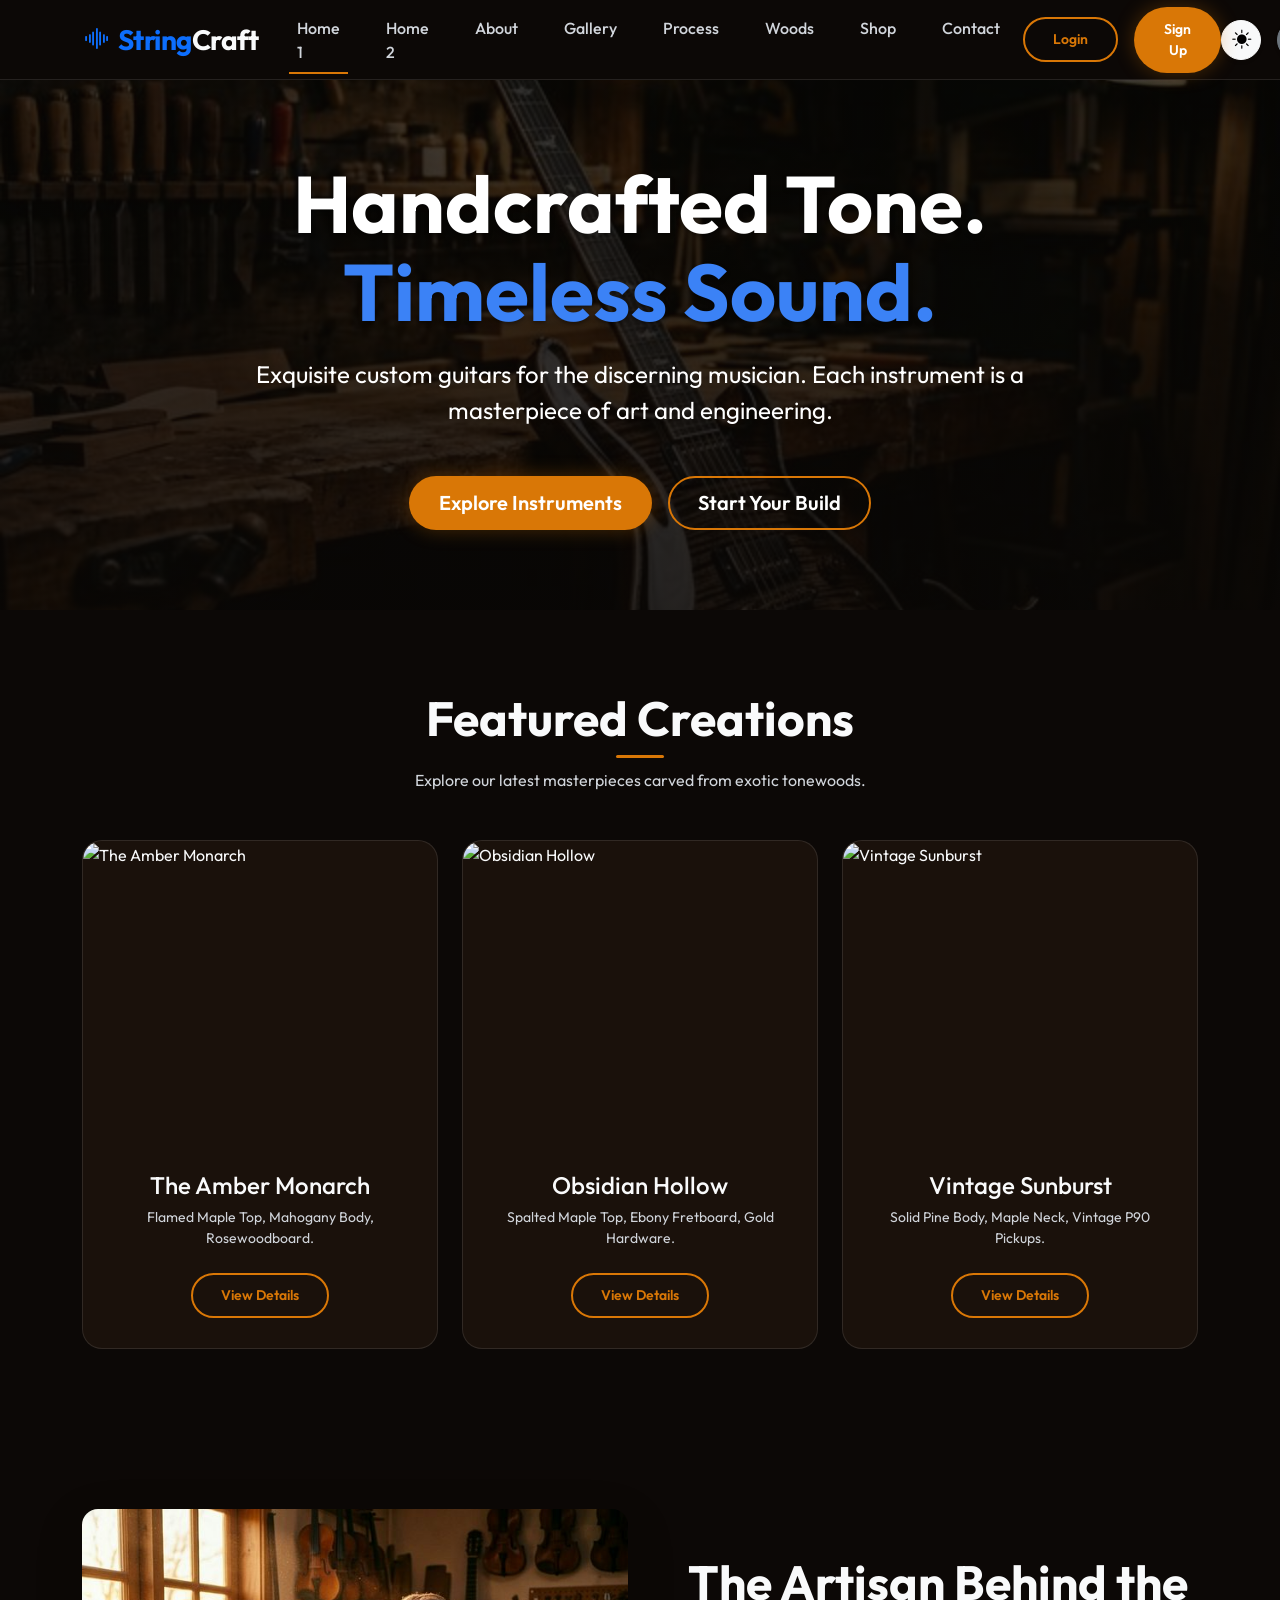
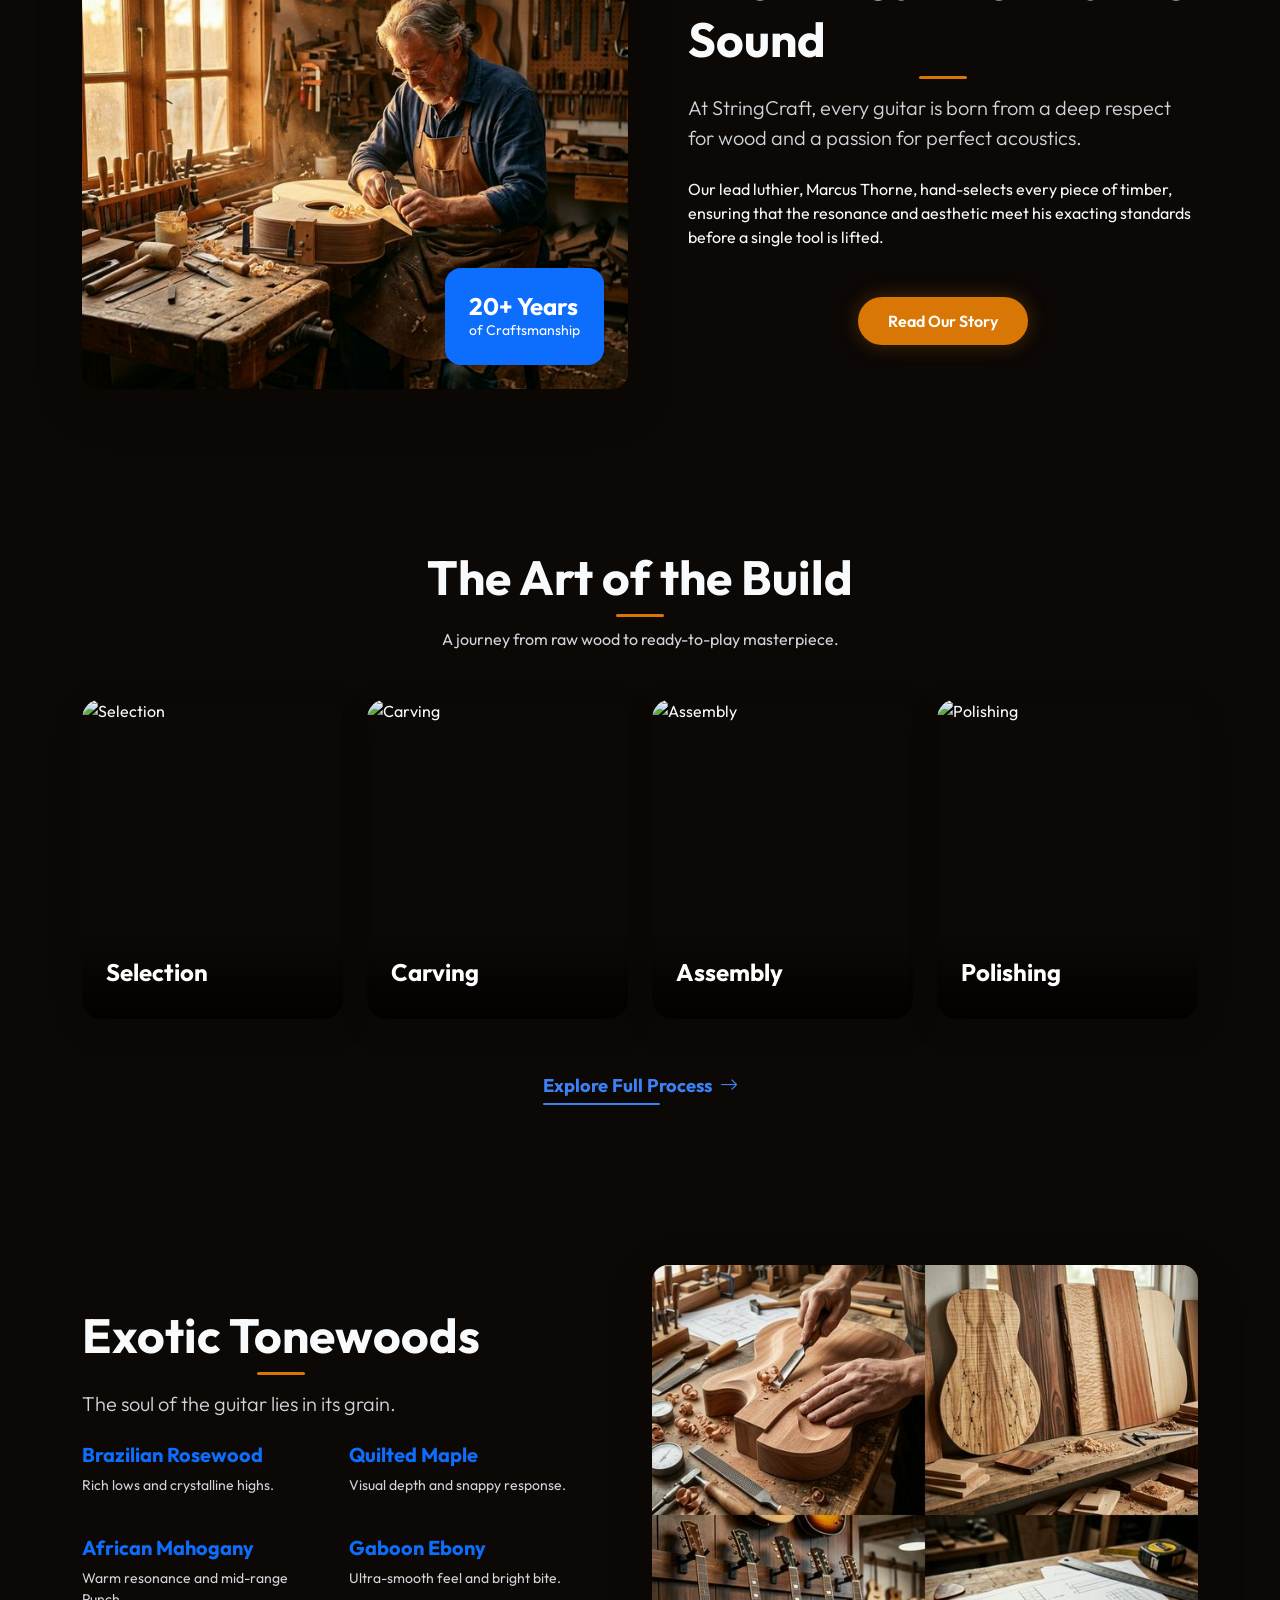
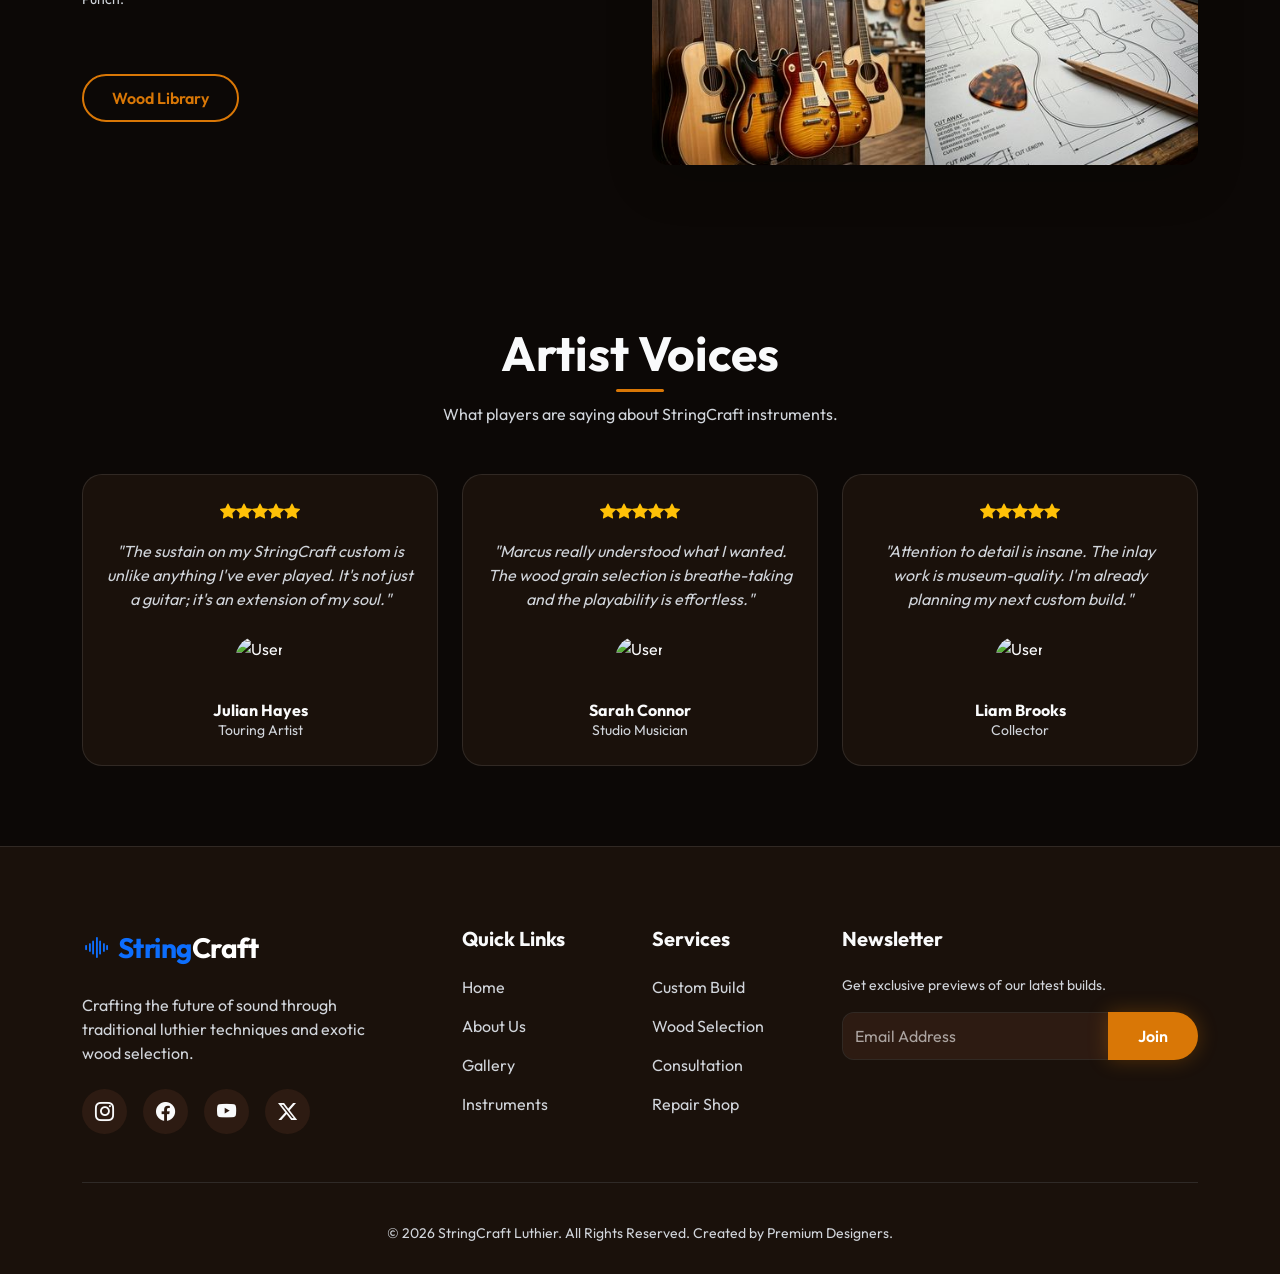
==== index.html @ 2e392fff "favicon" ====
<!DOCTYPE html>
<html lang="en" data-theme="dark">

<head>
    <meta charset="UTF-8">
    <meta name="viewport" content="width=device-width, initial-scale=1.0">
    <title>StringCraft Luthier | Handcrafted Tone. Timeless Sound.</title>
    <!-- Favicon -->
    <link rel="icon" type="image/png" href="images/favicon.png">
    <!-- Bootstrap 5 CSS -->
    <link href="https://cdn.jsdelivr.net/npm/bootstrap@5.3.0/dist/css/bootstrap.min.css" rel="stylesheet">
    <!-- Bootstrap Icons -->
    <link rel="stylesheet" href="https://cdn.jsdelivr.net/npm/bootstrap-icons@1.11.1/font/bootstrap-icons.css">
    <!-- Custom CSS -->
    <link rel="stylesheet" href="css/style.css">
</head>

<body>

    <!-- Header / Navbar -->
    <header>
        <nav class="navbar navbar-expand-lg fixed-top">
            <div class="container">
                <a class="navbar-brand brand-font fs-3 text-glow" href="index.html">
                    <i class="bi bi-soundwave text-primary me-2"></i><span class="text-primary">String</span><span
                        class="brand-suffix">Craft</span>
                </a>
                <div class="d-flex align-items-center gap-2 gap-md-3 ms-auto order-lg-last">
                    <button id="theme-toggle" class="btn btn-light rounded-circle shadow-sm" aria-label="Toggle Theme">
                        <i class="bi bi-sun-fill"></i>
                    </button>
                    <button id="rtl-toggle" class="btn btn-secondary rounded-circle shadow-sm" aria-label="Toggle RTL">
                        <i class="bi bi-translate"></i>
                    </button>
                    <button class="navbar-toggler border-0" type="button" data-bs-toggle="collapse"
                        data-bs-target="#navbarNav">
                        <i class="bi bi-list fs-1"></i>
                    </button>
                </div>

                <div class="collapse navbar-collapse" id="navbarNav">
                    <ul class="navbar-nav mx-auto">
                        <li class="nav-item"><a class="nav-link active" href="index.html">Home 1</a></li>
                        <li class="nav-item"><a class="nav-link" href="home2.html">Home 2</a></li>
                        <li class="nav-item"><a class="nav-link" href="about.html">About</a></li>
                        <li class="nav-item"><a class="nav-link" href="gallery.html">Gallery</a></li>
                        <li class="nav-item"><a class="nav-link" href="process.html">Process</a></li>
                        <li class="nav-item"><a class="nav-link" href="woods.html">Woods</a></li>
                        <li class="nav-item"><a class="nav-link" href="shop.html">Shop</a></li>
                        <li class="nav-item"><a class="nav-link" href="contact.html">Contact</a></li>
                    </ul>
                    <div class="d-flex align-items-center gap-3">
                        <a href="login.html" class="btn btn-outline-premium btn-sm">Login</a>
                        <a href="signup.html" class="btn btn-premium btn-sm">Sign Up</a>
                    </div>
                </div>
            </div>
        </nav>
    </header>

    <!-- Hero Section -->
    <section class="hero-section">
        <img src="images/hero-home1.png" alt="Custom Guitar Workshop" class="hero-bg">
        <div class="hero-overlay"></div>
        <div class="container hero-content text-center">
            <h1 class="hero-title">Handcrafted Tone.<br><span class="text-primary">Timeless Sound.</span></h1>
            <p class="hero-subtitle mb-5">Exquisite custom guitars for the discerning musician. Each instrument is a
                masterpiece of art and engineering.</p>
            <div class="hero-btns d-flex flex-wrap justify-content-center gap-3">
                <a href="shop.html" class="btn btn-premium btn-lg">Explore Instruments</a>
                <a href="contact.html" class="btn btn-outline-premium btn-lg">Start Your Build</a>
            </div>
        </div>
    </section>

    <!-- Featured Guitars -->
    <section class="section-padding bg-darker">
        <div class="container">
            <div class="text-center mb-5 reveal-left">
                <h2 class="section-title">Featured Creations</h2>
                <p class="text-secondary">Explore our latest masterpieces carved from exotic tonewoods.</p>
            </div>
            <div class="row g-4 justify-content-center">
                <div class="col-lg-4 col-md-6 reveal-left">
                    <div class="card-premium">
                        <div class="card-img-wrapper">
                            <img src="https://images.unsplash.com/photo-1550291652-6ea9114a47b1?q=80&w=800&auto=format&fit=crop"
                                alt="The Amber Monarch">
                        </div>
                        <div class="card-content text-center">
                            <h3 class="h4 mb-2">The Amber Monarch</h3>
                            <p class="text-secondary small mb-4">Flamed Maple Top, Mahogany Body, Rosewoodboard.</p>
                            <a href="product-details.html?id=monarch-amber" class="btn btn-outline-premium btn-sm">View Details</a>
                        </div>
                    </div>
                </div>
                <div class="col-lg-4 col-md-6 reveal-left" style="transition-delay: 0.2s;">
                    <div class="card-premium">
                        <div class="card-img-wrapper">
                            <img src="https://images.unsplash.com/photo-1516924962500-2b4b3b99ea02?q=80&w=800&auto=format&fit=crop"
                                alt="Obsidian Hollow">
                        </div>
                        <div class="card-content text-center">
                            <h3 class="h4 mb-2">Obsidian Hollow</h3>
                            <p class="text-secondary small mb-4">Spalted Maple Top, Ebony Fretboard, Gold Hardware.</p>
                            <a href="product-details.html?id=obsidian-hollow" class="btn btn-outline-premium btn-sm">View Details</a>
                        </div>
                    </div>
                </div>
                <div class="col-lg-4 col-md-6 reveal-left" style="transition-delay: 0.4s;">
                    <div class="card-premium">
                        <div class="card-img-wrapper">
                            <img src="https://images.pexels.com/photos/625788/pexels-photo-625788.jpeg"
                                alt="Vintage Sunburst">
                        </div>
                        <div class="card-content text-center">
                            <h3 class="h4 mb-2">Vintage Sunburst</h3>
                            <p class="text-secondary small mb-4">Solid Pine Body, Maple Neck, Vintage P90 Pickups.</p>
                            <a href="product-details.html?id=vintage-sunburst" class="btn btn-outline-premium btn-sm">View Details</a>
                        </div>
                    </div>
                </div>
            </div>
        </div>
    </section>

    <!-- About the Luthier Preview -->
    <section class="section-padding overflow-hidden">
        <div class="container">
            <div class="row align-items-center">
                <div class="col-lg-6 mb-5 mb-lg-0 reveal-left">
                    <div class="position-relative">
                        <img src="images/hero-about.png" alt="Luthier at Work"
                            class="img-fluid rounded-4 shadow-lg img-content-match">
                        <div class="position-absolute bottom-0 end-0 bg-primary p-4 rounded-4 m-4 d-none d-md-block">
                            <h4 class="text-white mb-0">20+ Years</h4>
                            <p class="text-white small mb-0">of Craftsmanship</p>
                        </div>
                    </div>
                </div>
                <div class="col-lg-6 ps-lg-5 reveal-left" style="transition-delay: 0.3s;">
                    <h2 class="section-title mb-4">The Artisan Behind the Sound</h2>
                    <p class="lead text-secondary mb-4">At StringCraft, every guitar is born from a deep respect for
                        wood and a passion for perfect acoustics.</p>
                    <p class="mb-5">Our lead luthier, Marcus Thorne, hand-selects every piece of timber, ensuring that
                        the resonance and aesthetic meet his exacting standards before a single tool is lifted.</p>
                    <div class="text-center">
                        <a href="about.html" class="btn btn-premium">Read Our Story</a>
                    </div>
                </div>
            </div>
        </div>
    </section>

    <!-- Build Process Preview -->
    <section class="section-padding bg-darker">
        <div class="container">
            <div class="text-center mb-5 reveal-left">
                <h2 class="section-title">The Art of the Build</h2>
                <p class="text-secondary">A journey from raw wood to ready-to-play masterpiece.</p>
            </div>
            <div class="row g-4 reveal-left">
                <div class="col-md-3">
                    <div class="process-step-item">
                        <img src="https://images.pexels.com/photos/2515268/pexels-photo-2515268.jpeg"
                            class="w-100 h-100 object-fit-cover transition-smooth" alt="Selection">
                        <div class="position-absolute bottom-0 start-0 w-100 p-4 bg-gradient-dark">
                            <h4 class="text-white">Selection</h4>
                        </div>
                    </div>
                </div>
                <div class="col-md-3">
                    <div class="process-step-item">
                        <img src="https://images.pexels.com/photos/4854799/pexels-photo-4854799.jpeg"
                            class="w-100 h-100 object-fit-cover transition-smooth" alt="Carving">
                        <div class="position-absolute bottom-0 start-0 w-100 p-4 bg-gradient-dark">
                            <h4 class="text-white">Carving</h4>
                        </div>
                    </div>
                </div>
                <div class="col-md-3">
                    <div class="process-step-item">
                        <img src="https://images.unsplash.com/photo-1510915361894-db8b60106cb1?q=80&w=600&auto=format&fit=crop"
                            class="w-100 h-100 object-fit-cover transition-smooth" alt="Assembly">
                        <div class="position-absolute bottom-0 start-0 w-100 p-4 bg-gradient-dark">
                            <h4 class="text-white">Assembly</h4>
                        </div>
                    </div>
                </div>
                <div class="col-md-3">
                    <div class="process-step-item">
                        <img src="https://images.pexels.com/photos/6493680/pexels-photo-6493680.jpeg"
                            class="w-100 h-100 object-fit-cover transition-smooth" alt="Polishing">
                        <div class="position-absolute bottom-0 start-0 w-100 p-4 bg-gradient-dark">
                            <h4 class="text-white">Polishing</h4>
                        </div>
                    </div>
                </div>
            </div>
            <div class="text-center mt-5">
                <a href="process.html" class="cta-link-highlighted">Explore Full Process <i class="bi bi-arrow-right ms-2"></i></a>
            </div>
        </div>
    </section>

    <!-- Wood Selection Highlight -->
    <section class="section-padding">
        <div class="container">
            <div class="row align-items-center flex-row-reverse">
                <div class="col-lg-6 mb-5 mb-lg-0 reveal-left">
                    <img src="images/hero-multi.png" alt="Tonewood Selection" class="img-fluid rounded-4 shadow-lg"
                        style="object-position: left; object-fit: cover; height: 500px; width: 100%;">
                </div>
                <div class="col-lg-6 pe-lg-5 reveal-left text-center text-lg-start">
                    <h2 class="section-title mb-4">Exotic Tonewoods</h2>
                    <p class="lead text-secondary mb-4">The soul of the guitar lies in its grain.</p>
                    <div class="row g-4 mb-5 justify-content-center">
                        <div class="col-6">
                            <h5 class="text-primary">Brazilian Rosewood</h5>
                            <p class="small text-secondary">Rich lows and crystalline highs.</p>
                        </div>
                        <div class="col-6">
                            <h5 class="text-primary">Quilted Maple</h5>
                            <p class="small text-secondary">Visual depth and snappy response.</p>
                        </div>
                        <div class="col-6">
                            <h5 class="text-primary">African Mahogany</h5>
                            <p class="small text-secondary">Warm resonance and mid-range Punch.</p>
                        </div>
                        <div class="col-6">
                            <h5 class="text-primary">Gaboon Ebony</h5>
                            <p class="small text-secondary">Ultra-smooth feel and bright bite.</p>
                        </div>
                    </div>
                    <div class="d-flex justify-content-center justify-content-lg-start">
                        <a href="woods.html" class="btn btn-outline-premium">Wood Library</a>
                    </div>
                </div>
            </div>
        </div>
    </section>

    <!-- Testimonials -->
    <section class="section-padding bg-darker overflow-hidden">
        <div class="container">
            <div class="text-center mb-5 reveal-left">
                <h2 class="section-title">Artist Voices</h2>
                <p class="text-secondary">What players are saying about StringCraft instruments.</p>
            </div>
            <div class="row g-4">
                <div class="col-md-4 reveal-left">
                    <div class="card-premium p-4 text-center d-flex flex-column h-100">
                        <div class="d-flex justify-content-center mb-3 text-warning">
                            <i class="bi bi-star-fill"></i><i class="bi bi-star-fill"></i><i
                                class="bi bi-star-fill"></i><i class="bi bi-star-fill"></i><i
                                class="bi bi-star-fill"></i>
                        </div>
                        <p class="fst-italic text-secondary mb-4">"The sustain on my StringCraft custom is unlike
                            anything I've ever played. It's not just a guitar; it's an extension of my soul."</p>
                        <div class="d-flex flex-column align-items-center mt-auto">
                            <div class="rounded-circle overflow-hidden mb-3" style="width: 50px; height: 50px;">
                                <img src="https://images.unsplash.com/photo-1506794778202-cad84cf45f1d?q=80&w=100&auto=format&fit=crop"
                                    class="w-100 h-100 object-fit-cover" alt="User">
                            </div>
                            <div>
                                <h6 class="mb-0">Julian Hayes</h6>
                                <p class="small text-secondary mb-0">Touring Artist</p>
                            </div>
                        </div>
                    </div>
                </div>
                <div class="col-md-4 reveal-left" style="transition-delay: 0.2s;">
                    <div class="card-premium p-4 text-center d-flex flex-column h-100">
                        <div class="d-flex justify-content-center mb-3 text-warning">
                            <i class="bi bi-star-fill"></i><i class="bi bi-star-fill"></i><i
                                class="bi bi-star-fill"></i><i class="bi bi-star-fill"></i><i
                                class="bi bi-star-fill"></i>
                        </div>
                        <p class="fst-italic text-secondary mb-4">"Marcus really understood what I wanted. The wood
                            grain selection is breathe-taking and the playability is effortless."</p>
                        <div class="d-flex flex-column align-items-center mt-auto">
                            <div class="rounded-circle overflow-hidden mb-3" style="width: 50px; height: 50px;">
                                <img src="https://images.unsplash.com/photo-1507003211169-0a1dd7228f2d?q=80&w=100&auto=format&fit=crop"
                                    class="w-100 h-100 object-fit-cover" alt="User">
                            </div>
                            <div>
                                <h6 class="mb-0">Sarah Connor</h6>
                                <p class="small text-secondary mb-0">Studio Musician</p>
                            </div>
                        </div>
                    </div>
                </div>
                <div class="col-md-4 reveal-left" style="transition-delay: 0.4s;">
                    <div class="card-premium p-4 text-center d-flex flex-column h-100">
                        <div class="d-flex justify-content-center mb-3 text-warning">
                            <i class="bi bi-star-fill"></i><i class="bi bi-star-fill"></i><i
                                class="bi bi-star-fill"></i><i class="bi bi-star-fill"></i><i
                                class="bi bi-star-fill"></i>
                        </div>
                        <p class="fst-italic text-secondary mb-4">"Attention to detail is insane. The inlay work is
                            museum-quality. I'm already planning my next custom build."</p>
                        <div class="d-flex flex-column align-items-center mt-auto">
                            <div class="rounded-circle overflow-hidden mb-3" style="width: 50px; height: 50px;">
                                <img src="https://images.unsplash.com/photo-1500648767791-00dcc994a43e?q=80&w=100&auto=format&fit=crop"
                                    class="w-100 h-100 object-fit-cover" alt="User">
                            </div>
                            <div>
                                <h6 class="mb-0">Liam Brooks</h6>
                                <p class="small text-secondary mb-0">Collector</p>
                            </div>
                        </div>
                    </div>
                </div>
            </div>
        </div>
    </section>

    <!-- Footer -->
    <footer>
        <div class="container">
            <div class="row g-4 mb-5">
                <div class="col-lg-4 text-center text-lg-start">
                    <a class="navbar-brand brand-font fs-3 text-glow mb-4 d-block" href="index.html">
                        <i class="bi bi-soundwave text-primary me-2"></i><span class="text-primary">String</span>Craft
                    </a>
                    <p class="text-secondary pe-lg-5">Crafting the future of sound through traditional luthier
                        techniques and exotic wood selection.</p>
                    <div class="d-flex mt-4 gap-3 justify-content-center justify-content-lg-start">
                        <a href="#" class="social-icon"><i class="bi bi-instagram"></i></a>
                        <a href="#" class="social-icon"><i class="bi bi-facebook"></i></a>
                        <a href="#" class="social-icon"><i class="bi bi-youtube"></i></a>
                        <a href="#" class="social-icon"><i class="bi bi-twitter-x"></i></a>
                    </div>
                </div>
                <div class="col-6 col-md-4 col-lg-2">
                    <h5 class="mb-4">Quick Links</h5>
                    <ul class="list-unstyled">
                        <li><a href="index.html" class="footer-link">Home</a></li>
                        <li><a href="about.html" class="footer-link">About Us</a></li>
                        <li><a href="gallery.html" class="footer-link">Gallery</a></li>
                        <li><a href="shop.html" class="footer-link">Instruments</a></li>
                    </ul>
                </div>
                <div class="col-6 col-md-4 col-lg-2">
                    <h5 class="mb-4">Services</h5>
                    <ul class="list-unstyled">
                        <li><a href="process.html" class="footer-link">Custom Build</a></li>
                        <li><a href="woods.html" class="footer-link">Wood Selection</a></li>
                        <li><a href="contact.html" class="footer-link">Consultation</a></li>
                        <li><a href="#" class="footer-link">Repair Shop</a></li>
                    </ul>
                </div>
                <div class="col-lg-4 col-md-4">
                    <h5 class="mb-4">Newsletter</h5>
                    <p class="text-secondary small">Get exclusive previews of our latest builds.</p>
                    <div class="input-group mb-3">
                        <input type="text" class="form-control bg-dark text-white border-secondary"
                            placeholder="Email Address">
                        <button class="btn btn-premium" type="button">Join</button>
                    </div>
                </div>
            </div>
            <hr class="border-secondary">
            <div class="text-center pt-4">
                <p class="text-secondary small mb-0">&copy; 2026 StringCraft Luthier. All Rights Reserved. Created by
                    Premium Designers.</p>
            </div>
        </div>
    </footer>

    <!-- Bootstrap 5 JS Bundle -->
    <script src="https://cdn.jsdelivr.net/npm/bootstrap@5.3.0/dist/js/bootstrap.bundle.min.js"></script>
    <!-- Custom JS -->
    <script src="js/main.js"></script>
</body>

</html>
---- css/style.css ----
@import url('https://fonts.googleapis.com/css2?family=Outfit:wght@300;400;500;600;700&display=swap');

:root {
    /* Color Palette - Dark Mode (Default) */
    --bg-color: #0c0806;
    --surface-color: #1a110b;
    --surface-light: #2d1b12;
    --primary-color: #d97706; /* Amber Maple */
    --primary-glow: rgba(217, 119, 6, 0.4);
    --secondary-color: #854d0e; /* Russet Chestnut */
    --text-primary: #f9fafb;
    --text-secondary: #d1d5db;
    --border-color: rgba(255, 255, 255, 0.1);
    --accent-glow: 0 0 20px rgba(217, 119, 6, 0.3);
    
    /* Transitions */
    --transition-base: all 0.4s cubic-bezier(0.4, 0, 0.2, 1);
    --transition-smooth: all 0.6s cubic-bezier(0.16, 1, 0.3, 1);
    
    /* Layout */
    --header-height: 80px;
    /* Hero Overlays */
    --hero-overlay: linear-gradient(to bottom, rgba(12, 8, 6, 0.5), rgba(12, 8, 6, 0.7));
    --hero-brightness: 0.45;
    --hero-title-color: #ffffff;
    --hero-subtitle-color: #ffffff;
}

@media (max-width: 991px) {
    :root {
        --header-height: 70px;
    }
}

[data-theme="light"] {
    --bg-color: #fbf8f5;
    --surface-color: #ffffff;
    --surface-light: #f3eae2;
    --primary-color: #b45309;
    --primary-glow: rgba(180, 83, 9, 0.2);
    --secondary-color: #7c2d12;
    --text-primary: #1c0e08;
    --text-secondary: #4b5563;
    --border-color: rgba(0, 0, 0, 0.1);
    --accent-glow: 0 0 20px rgba(180, 83, 9, 0.1);
    
    /* Hero Overlays - Light */
    --hero-overlay: linear-gradient(to bottom, rgba(255, 255, 255, 0.3), rgba(255, 255, 255, 0.4));
    --hero-brightness: 0.95;
    --hero-title-color: #000000;
    --hero-subtitle-color: #1a1a1a;
}

/* Light Mode Form Overrides */
[data-theme="light"] .form-check-input {
    background-color: #ffffff;
    border-color: rgba(0,0,0,0.2);
}
[data-theme="light"] .form-check-input:checked {
    background-color: var(--primary-color);
    border-color: var(--primary-color);
}
[data-theme="light"] .form-range::-webkit-slider-runnable-track {
    background-color: rgba(0,0,0,0.1);
}
[data-theme="light"] .form-range::-moz-range-track {
    background-color: rgba(0,0,0,0.1);
}

/* Global Styles */
body {
    font-family: 'Outfit', sans-serif;
    background-color: var(--bg-color);
    color: var(--text-primary);
    overflow-x: hidden;
    transition: var(--transition-base);
    padding-top: var(--header-height);
}

/* No padding for Auth Pages */
body.auth-page {
    padding-top: 0;
}

h1, h2, h3, h4, h5, h6, .brand-font {
    font-family: 'Outfit', sans-serif;
    font-weight: 700;
}

a {
    text-decoration: none;
    color: inherit;
    transition: var(--transition-base);
}

/* RTL Support - Base Overrides */
[dir="rtl"] {
    direction: rtl;
    text-align: right;
}

/* Header & Navigation */
.navbar {
    height: var(--header-height);
    background: var(--bg-color) !important; /* Solid background */
    transition: var(--transition-smooth);
    border-bottom: 1px solid var(--border-color);
    z-index: 1000;
}

.navbar.scrolled {
    background: var(--bg-color) !important;
    height: calc(var(--header-height) - 10px);
    border-bottom: 2px solid var(--primary-color);
}

/* Navbar Toggle Icons */
.navbar-toggler i {
    color: var(--text-primary);
    transition: var(--transition-base);
}

.navbar-toggler:hover i {
    color: var(--primary-color);
}

#theme-toggle, #rtl-toggle {
    width: 40px;
    height: 40px;
    display: flex;
    align-items: center;
    justify-content: center;
    padding: 0;
    transition: var(--transition-base);
}

#theme-toggle i, #rtl-toggle i {
    font-size: 1.2rem !important;
    line-height: 1;
}

@media (max-width: 991px) {
    #theme-toggle, #rtl-toggle {
        width: 35px;
        height: 35px;
    }
    #theme-toggle i, #rtl-toggle i {
        font-size: 1rem !important;
    }
}

#theme-toggle:hover, #rtl-toggle:hover,
#theme-toggle:active, #rtl-toggle:active,
#theme-toggle:focus, #rtl-toggle:focus {
    transform: rotate(15deg) scale(1.15);
    outline: none;
    box-shadow: 0 0 15px var(--primary-glow);
}

/* Ensure mobile buttons have consistent width */
@media (max-width: 991px) {
    .navbar-collapse .d-flex.align-items-center {
        width: 100%;
        justify-content: center;
        margin-top: 1rem;
    }
    .navbar-collapse .btn-sm {
        flex: 1;
        max-width: 150px;
        white-space: nowrap !important;
        text-align: center;
        min-height: 48px;
        display: flex;
        align-items: center;
        justify-content: center;
    }
}

/* Optimized spacing for Tablet Landscape and Small Laptops (1024px Range) */
@media (min-width: 992px) and (max-width: 1199px) {
    .nav-link {
        margin: 0 4px !important;
        padding: 8px 0 !important;
        font-size: 0.8rem !important;
    }
    .navbar-brand {
        font-size: 1.15rem !important;
    }
    .gap-3 {
        gap: 0.5rem !important;
    }
    .navbar .container {
        max-width: 100% !important;
        padding-left: 10px;
        padding-right: 10px;
    }
    .btn-sm {
        padding: 6px 12px !important;
        font-size: 0.75rem !important;
    }
}

/* Brand name always visible */
.navbar-brand {
    color: var(--text-primary) !important;
    font-weight: 700;
    letter-spacing: -0.5px;
}

/* Mobile specific image fixes */
@media (max-width: 991px) {
    .img-fluid[style*="height: 500px"] {
        height: auto !important;
        max-height: 400px;
        object-fit: contain !important;
    }
}

.navbar-brand .brand-suffix {
    color: var(--text-primary);
}

[data-theme="dark"] .navbar-brand {
    color: #ffffff !important;
}

[data-theme="light"] .navbar-brand {
    color: #111111 !important;
}

/* Hero Title Accents */
.hero-title .text-primary {
    color: #3b82f6 !important; /* Bright Blue for Dark Mode */
}

[data-theme="light"] .hero-title {
    color: #000000 !important;
}

[data-theme="light"] .hero-title .text-primary {
    color: #2563eb !important; /* Deep Blue for Light Mode */
}

.nav-link {
    color: var(--text-secondary) !important;
    font-weight: 500;
    margin: 0 15px;
    position: relative;
    padding: 10px 0;
}

.nav-link::after {
    content: '';
    position: absolute;
    bottom: 0;
    left: 0;
    width: 0;
    height: 2px;
    background: var(--primary-color);
    transition: var(--transition-base);
}

.nav-link:hover::after, .nav-link.active::after {
    width: 100%;
}

.nav-link:hover {
    color: var(--primary-color) !important;
}

/* Buttons */
.btn-premium {
    background: var(--primary-color);
    color: #fff;
    padding: 12px 30px;
    border-radius: 50px;
    font-weight: 600;
    border: none;
    position: relative;
    overflow: hidden;
    z-index: 1;
    transition: var(--transition-base);
    box-shadow: var(--accent-glow);
}

.btn-premium::before {
    content: '';
    position: absolute;
    top: 50%;
    left: 50%;
    width: 300%;
    height: 300%;
    background: rgba(255, 255, 255, 0.1);
    transition: var(--transition-smooth);
    transform: translate(-50%, -50%) scale(0);
    border-radius: 50%;
    z-index: -1;
}

.btn-premium:hover {
    transform: translateY(-5px) scale(1.05);
    box-shadow: 0 15px 30px var(--primary-glow);
    color: #ffffff !important;
    background-color: var(--secondary-color);
}

.btn-premium:active {
    transform: translateY(-2px) scale(0.98);
}

.btn-premium:hover::before {
    transform: translate(-50%, -50%) scale(1.5);
    opacity: 0.3;
}

.btn-outline-premium {
    background: transparent;
    border: 2px solid var(--primary-color);
    color: var(--primary-color);
    padding: 10px 28px;
    border-radius: 50px;
    font-weight: 600;
    transition: var(--transition-base);
}

.btn-outline-premium:hover {
    background: var(--primary-color);
    color: #fff !important;
    transform: translateY(-5px) scale(1.05);
    box-shadow: 0 12px 25px var(--primary-glow);
}

.btn-outline-premium:active {
    transform: translateY(-2px) scale(0.98);
}

.btn-premium, .btn-outline-premium {
    cursor: pointer;
}

.hero-section .btn-outline-premium {
    color: #ffffff !important;
}

/* Hero Section */
.hero-section {
    width: 100%;
    position: relative;
    display: flex;
    align-items: center;
    justify-content: center;
    overflow: hidden;
    padding: 80px 0; /* Desktop padding */
    height: auto !important;
}
@media (max-width: 991px) {
    .hero-section {
        padding: 60px 0;
    }
}
@media (max-width: 767px) {
    .hero-section {
        padding: 50px 0;
    }
}

.hero-bg {
    position: absolute;
    top: 0;
    left: 0;
    width: 100%;
    height: 100%;
    object-fit: cover;
    z-index: -2;
    filter: brightness(var(--hero-brightness));
    transition: transform 10s ease-out, filter 0.5s ease;
}

.hero-section:hover .hero-bg {
    transform: scale(1.1);
}

.hero-overlay {
    position: absolute;
    top: 0;
    left: 0;
    width: 100%;
    height: 100%;
    background: var(--hero-overlay);
    z-index: -1;
    transition: background 0.5s ease;
}

.hero-content {
    max-width: 800px;
    text-align: center;
    z-index: 1;
}

.hero-title {
    font-size: clamp(3rem, 10vw, 5rem);
    line-height: 1.1;
    margin-bottom: 20px;
    opacity: 0;
    transform: translateY(30px);
    animation: fadeInUp 1s forwards 0.2s;
    color: #ffffff !important;
    text-shadow: 0 2px 4px rgba(0, 0, 0, 0.4);
}

.hero-subtitle {
    font-size: clamp(1.1rem, 3vw, 1.5rem);
    color: #ffffff !important;
    margin-bottom: 40px;
    opacity: 0;
    transform: translateY(30px);
    animation: fadeInUp 1s forwards 0.4s;
    text-shadow: 0 2px 4px rgba(0, 0, 0, 0.1);
}

.hero-btns {
    opacity: 0;
    transform: translateY(20px);
    animation: fadeInUp 1s forwards 0.6s;
}

/* Animations */
@keyframes fadeInUp {
    to {
        opacity: 1;
        transform: translateY(0);
    }
}

.reveal-left {
    opacity: 0;
    transform: translateX(-50px);
    transition: all 1s ease-out;
}

.reveal-left.active {
    opacity: 1;
    transform: translateX(0);
}

.fade-in {
    opacity: 0;
    transition: opacity 1.2s ease-out;
}

.fade-in.active {
    opacity: 1;
}

/* Section Common */
.section-padding {
    padding: 80px 0;
    height: auto !important;
    position: relative;
    background-size: cover;
    background-position: center;
}
@media (max-width: 991px) {
    .section-padding, .hero-section {
        padding: 60px 0;
    }
}
@media (max-width: 767px) {
    .section-padding, .hero-section {
        padding: 50px 0;
    }
}

.section-title {
    font-size: clamp(2rem, 5vw, 3rem);
    margin-bottom: 20px;
    position: relative;
    display: inline-block;
}

.section-title::after {
    content: '';
    position: absolute;
    bottom: -10px;
    left: 50%;
    width: 60px;
    height: 3px;
    background: var(--primary-color);
    transform: translateX(-50%);
}

.text-gradient {
    background: linear-gradient(45deg, var(--primary-color), var(--secondary-color));
    -webkit-background-clip: text;
    background-clip: text;
    -webkit-text-fill-color: transparent;
}

/* Micro-animations */
.zoom-on-hover {
    transition: var(--transition-smooth);
}
.zoom-on-hover:hover {
    transform: scale(1.05);
}

.grayscale-hover {
    transition: var(--transition-base);
    filter: grayscale(100%);
}
.grayscale-hover:hover {
    filter: grayscale(0%);
}

.btn-premium:active {
    transform: scale(0.95);
}

.card-premium .card-img-wrapper::after {
    content: '';
    position: absolute;
    top: 0;
    left: 0;
    width: 100%;
    height: 100%;
    background: linear-gradient(to top, rgba(0,0,0,0.4), transparent);
    opacity: 0;
    transition: var(--transition-base);
}

.card-premium:hover .card-img-wrapper::after {
    opacity: 1;
}

/* Auth Pages Custom Styles */
.auth-wrapper {
    background: var(--bg-color);
}

.floating-settings {
    z-index: 100 !important;
}

.container-auth {
    z-index: 10;
}

/* RTL Toggle icon swap */
[dir="rtl"] .bi-arrow-right::before {
    content: "\F12D"; /* bi-arrow-left */
}

/* Custom Modal Animations */
.modal.fade .modal-dialog {
    transform: scale(0.8);
    transition: var(--transition-smooth);
}
.modal.show .modal-dialog {
    transform: scale(1);
}

/* Cards */
.card-premium {
    background: var(--surface-color);
    border: 1px solid var(--border-color);
    border-radius: 20px;
    overflow: hidden;
    transition: var(--transition-smooth);
    position: relative;
    height: 100%;
}

.card-premium:hover {
    transform: translateY(-15px);
    box-shadow: 0 20px 40px rgba(0,0,0,0.4);
    border-color: var(--primary-color);
}

.card-img-wrapper {
    overflow: hidden;
    height: 300px;
}

.card-img-wrapper img {
    width: 100%;
    height: 100%;
    object-fit: cover;
    transition: var(--transition-smooth);
}

.card-premium:hover .card-img-wrapper img {
    transform: scale(1.1);
}

.card-content {
    padding: 30px;
}

.img-content-match {
    height: 480px;
    width: 100%;
    object-fit: cover;
}
@media (max-width: 991px) {
    .img-content-match {
        height: 350px;
    }
}

/* Footer */
footer {
    background: var(--surface-color);
    padding: 80px 0 30px;
    border-top: 1px solid var(--border-color);
}

.footer-link {
    display: block;
    margin-bottom: 15px;
    color: var(--text-secondary);
}

.footer-link:hover {
    color: var(--primary-color);
    padding-left: 5px;
}

.social-icon {
    width: 45px;
    height: 45px;
    display: flex;
    align-items: center;
    justify-content: center;
    border-radius: 50%;
    background: var(--surface-light);
    color: var(--text-primary);
    font-size: 1.2rem;
    transition: var(--transition-base);
}

.social-icon:hover {
    background: var(--primary-color);
    color: #fff;
    transform: rotate(360deg);
}

/* Glassmorphism Classes (Auth) */
.glass-card {
    background: rgba(255, 255, 255, 0.03);
    backdrop-filter: blur(15px);
    border: 1px solid rgba(255, 255, 255, 0.1);
    border-radius: 30px;
    padding: 50px;
    box-shadow: 0 25px 45px rgba(0,0,0,0.2);
}

/* Light Mode Overrides for Glass */
[data-theme="light"] .glass-card {
    background: rgba(255, 255, 255, 0.8);
    border: 1px solid rgba(0, 0, 0, 0.05);
}

/* Custom Scrollbar */
::-webkit-scrollbar {
    width: 8px;
}
::-webkit-scrollbar-track {
    background: var(--bg-color);
}
::-webkit-scrollbar-thumb {
    background: var(--primary-color);
    border-radius: 10px;
}

/* Responsive Grid Adjustments */
@media (max-width: 991px) {
    .glass-card {
        padding: 40px 20px;
    }
    .btn-lg {
        padding: 12px 15px;
        font-size: 0.95rem;
        white-space: nowrap;
    }
    .container-auth .text-nowrap-mobile {
        white-space: nowrap;
        font-size: 0.85rem;
    }
    .container-auth {
        padding-left: 10px;
        padding-right: 10px;
    }
    .navbar-collapse {
        background: var(--bg-color);
        padding: 30px;
        border-bottom: 1px solid var(--border-color);
        margin-top: 15px;
    }
}
/* Process Step Items — content-driven height */
.process-step-item {
    position: relative;
    overflow: hidden;
    min-height: 320px;
    border-radius: 20px;
    box-shadow: 0 10px 30px rgba(0,0,0,0.2);
    transition: var(--transition-smooth);
}

.process-step-item img {
    position: absolute;
    inset: 0;
    width: 100%;
    height: 100%;
    object-fit: cover;
    transition: var(--transition-smooth);
}

.process-step-item:hover img {
    transform: scale(1.07);
}

.process-step-item .bg-gradient-dark {
    position: absolute;
    bottom: 0;
    left: 0;
    width: 100%;
    padding: 1.5rem;
    background: linear-gradient(to top, rgba(0,0,0,0.85) 0%, transparent 100%);
}

/* Consistent section title underline accent */
.section-title::after {
    content: '';
    display: block;
    width: 48px;
    height: 3px;
    background: var(--primary-color);
    border-radius: 2px;
    margin-top: 0.5rem;
}

/* light-mode overrides for newsletter input */
[data-theme="light"] footer .form-control {
    background: #f0f0f0 !important;
    color: #111 !important;
    border-color: #ccc !important;
}

/* Ensure footer input visibility in dark mode */
footer .form-control {
    color: #ffffff !important;
}

footer .form-control::placeholder {
    color: #a1a1aa !important; /* Legible grey for placeholder in dark mode */
    opacity: 1 !important;
}

footer .form-control {
    color: #ffffff !important;
}

footer .form-control::placeholder {
    color: #a1a1aa !important; /* Legible grey for placeholder */
    opacity: 1;
}

/* ---- Back to Top Button ---- */
#back-to-top {
    position: fixed;
    bottom: 2rem;
    right: 2rem;
    width: 48px;
    height: 48px;
    border-radius: 50%;
    background: var(--primary-color);
    color: #fff;
    border: none;
    display: flex;
    align-items: center;
    justify-content: center;
    font-size: 1.25rem;
    cursor: pointer;
    opacity: 0;
    visibility: hidden;
    transform: translateY(20px);
    transition: opacity 0.3s ease, transform 0.3s ease, visibility 0.3s ease;
    z-index: 1055;
    box-shadow: 0 4px 16px var(--primary-glow);
}

#back-to-top.visible {
    opacity: 1;
    visibility: visible;
    transform: translateY(0);
}

#back-to-top:hover {
    background: var(--secondary-color);
    transform: translateY(-4px);
    box-shadow: 0 8px 24px var(--primary-glow);
}
/* Fix Light Mode Hover Visibility */
[data-theme="light"] .btn-premium:hover {
    color: #ffffff !important;
    background-color: var(--secondary-color) !important;
}
/* Removed experimental hero-title overrides to use cleaner structure above */

[data-theme="light"] .btn-outline-premium:hover {
    color: #ffffff !important;
}

/* Hero Split (Home 2) Styles */
.hero-split-section {
    padding-top: 130px;
    min-height: auto !important;
}

.hero-split-content {
    text-align: left;
}

.hero-split-image-container {
    height: 100%;
    min-height: 400px; /* Fallback for flex-stretch parent */
}

.hero-split-img {
    width: 100%;
    height: 100%;
    object-fit: cover;
    display: block;
}

@media (max-width: 991px) {
    .hero-split-section {
        padding-top: 100px;
    }
    .hero-split-content {
        text-align: center;
    }
    .hero-split-section .hero-btns {
        justify-content: center;
    }
    .hero-split-image-container {
        height: 350px; /* Reasonable stack height for mobile/tablet */
        min-height: unset;
    }
}
/* ---- Social Login Styles ---- */
.social-login-separator {
    margin: 30px 0;
}

.social-login-separator span {
    background: var(--bg-color);
    padding: 0 15px;
    font-weight: 600;
    letter-spacing: 1px;
    color: var(--text-secondary);
    position: relative;
    z-index: 2;
}

/* Ensure the span background matches the glass card in auth pages */
.glass-card .social-login-separator span {
    background: #1a110b !important; /* Close approximation for dark glass */
}

[data-theme="light"] .glass-card .social-login-separator span {
    background: #ffffff !important;
}

.social-login-separator::before {
    content: '';
    position: absolute;
    top: 50%;
    left: 0;
    width: 100%;
    height: 1px;
    background: var(--border-color);
    z-index: 1;
}

.social-btn {
    width: 50px;
    height: 50px;
    border-radius: 50%;
    display: flex;
    align-items: center;
    justify-content: center;
    background: rgba(255, 255, 255, 0.05);
    border: 1px solid var(--border-color);
    color: var(--text-primary);
    font-size: 1.2rem;
    transition: var(--transition-base);
}

.social-btn:hover {
    background: var(--primary-color) !important;
    border-color: var(--primary-color) !important;
    color: #ffffff !important;
    transform: translateY(-5px) scale(1.1);
    box-shadow: 0 10px 20px var(--primary-glow);
}

.social-btn:hover i {
    color: #ffffff !important;
}

[data-theme="light"] .social-btn {
    background: rgba(0, 0, 0, 0.05);
    color: #1c0e08;
    border-color: rgba(0, 0, 0, 0.1);
}

/* Premium Hover for Sign-up Links */
.text-primary.fw-bold:hover {
    color: var(--secondary-color) !important;
    text-decoration: underline !important;
    letter-spacing: 0.5px;
    transition: var(--transition-base);
}

/* ---- CTA Link Highlighted ---- */
.cta-link-highlighted {
    color: #3b82f6 !important;
    font-weight: 700;
    text-decoration: none;
    position: relative;
    display: inline-flex;
    align-items: center;
    transition: var(--transition-base);
    font-size: 1.15rem;
    padding: 5px 0;
}

[data-theme="light"] .cta-link-highlighted {
    color: #2563eb !important;
}

.cta-link-highlighted::after {
    content: '';
    position: absolute;
    bottom: 0;
    left: 0;
    width: 60%;
    height: 2px;
    background: currentColor;
    transition: var(--transition-smooth);
    border-radius: 2px;
}

.cta-link-highlighted:hover {
    transform: translateY(-2px) scale(1.05);
    color: #60a5fa !important; /* Lighter blue on hover */
}

.cta-link-highlighted:hover::after {
    width: 100%;
}

.cta-link-highlighted i {
    transition: var(--transition-smooth);
}

.cta-link-highlighted:hover i {
    transform: translateX(8px);
}

.cta-link-highlighted:active {
    transform: scale(0.98);
}

/* ---- Workshop Gallery Home 2 ---- */
.workshop-gallery-item {
    transition: var(--transition-base);
}

.workshop-gallery-item:hover {
    transform: translateY(-10px);
}

.workshop-gallery-item:hover .card-img-wrapper img {
    transform: scale(1.1);
}

.workshop-gallery-item:hover .card-img-wrapper {
    box-shadow: 0 20px 40px rgba(0,0,0,0.5) !important;
}

/* ---- Contact Hover Items Home 2 ---- */
.contact-hover-item {
    transition: var(--transition-base);
    padding: 10px;
    border-radius: 12px;
    cursor: pointer;
}

.contact-hover-item:hover {
    background: rgba(255, 255, 255, 0.03);
    transform: translateX(5px);
}

[data-theme="light"] .contact-hover-item:hover {
    background: rgba(0, 0, 0, 0.03);
}

.contact-hover-item i {
    transition: var(--transition-smooth);
}

.contact-hover-item:hover i {
    transform: scale(1.2);
    color: #60a5fa !important; /* Lighter/Bright blue on hover */
}

.contact-hover-item h6 {
    transition: var(--transition-base);
}

.contact-hover-item:hover h6 {
    color: var(--primary-color);
}

/* ---- Custom CTA Section Buttons ---- */
.btn-cta-highlight {
    background: #ffffff;
    color: #3b82f6 !important;
    border: 2px solid #ffffff;
    padding: 12px 35px;
    border-radius: 50px;
    transition: var(--transition-base);
}

.btn-cta-highlight:hover {
    transform: translateY(-5px) scale(1.05);
    background: transparent;
    color: #ffffff !important;
    box-shadow: 0 10px 20px rgba(0,0,0,0.1);
}

.btn-cta-outline-highlight {
    color: #ffffff !important;
    border: 2px solid rgba(255, 255, 255, 0.5);
    padding: 12px 35px;
    border-radius: 50px;
    transition: var(--transition-base);
}

.btn-cta-outline-highlight:hover {
    transform: translateY(-5px) scale(1.05);
    background: #ffffff;
    color: #3b82f6 !important;
    border-color: #ffffff;
    box-shadow: 0 10px 20px rgba(0,0,0,0.1);
}

.btn-cta-highlight i {
    transition: var(--transition-smooth);
}

.btn-cta-highlight:hover i {
    transform: rotate(15deg) scale(1.2);
}

.btn-cta-highlight:active, .btn-cta-outline-highlight:active {
    transform: scale(0.98);
}

/* ---- Blockquote Styling ---- */
.blockquote p {
    margin-bottom: 0.5rem !important;
}

.blockquote-footer {
    margin-top: 0 !important;
    font-size: 0.95rem;
}

/* ---- Gallery Filter Tabs ---- */
.filter-btn {
    border-radius: 50px !important;
    padding: 10px 25px !important;
    font-weight: 600 !important;
    transition: var(--transition-base) !important;
    min-width: 140px;
    height: 46px;
    display: inline-flex;
    align-items: center;
    justify-content: center;
}

.filter-btn.active {
    background-color: var(--primary-color) !important;
    border-color: var(--primary-color) !important;
    color: #ffffff !important;
    box-shadow: 0 5px 15px var(--primary-glow) !important;
    transform: translateY(-2px);
}

.filter-btn:hover {
    transform: translateY(-2px);
}

/* ---- Tool Items Process Page ---- */
.tool-item-hover {
    transition: var(--transition-base);
    cursor: pointer;
}

.tool-item-hover .rounded-circle {
    transition: var(--transition-smooth);
}

.tool-item-hover:hover .rounded-circle {
    transform: scale(1.15) rotate(5deg);
    background-color: rgba(59, 130, 246, 0.2) !important; /* Slightly brighter blue background */
    box-shadow: 0 10px 20px rgba(59, 130, 246, 0.15);
}

.tool-item-hover i {
    transition: var(--transition-smooth);
}

.tool-item-hover:hover i {
    transform: scale(1.1);
}

.tool-item-hover h5 {
    transition: var(--transition-base);
}

.tool-item-hover:hover h5 {
    color: var(--primary-color);
}

/* ---- Tonewood Rating Stars ---- */
.tone-stars {
    color: var(--primary-color);
    font-size: 0.9rem;
    letter-spacing: 2px;
}

.tone-stars i.active {
    color: var(--primary-color);
    text-shadow: 0 0 10px var(--primary-glow);
}

.tone-stars i:not(.active) {
    color: var(--surface-light);
}

/* ---- Wood Characteristic Badges ---- */
.badge-hover {
    transition: var(--transition-base);
    cursor: default;
}

.badge-hover:hover {
    transform: scale(1.1);
    background-color: var(--primary-color) !important;
    color: #ffffff !important;
    box-shadow: 0 4px 8px rgba(59, 130, 246, 0.2);
}

/* ---- CTA Premium Buttons ---- */
.btn-hover-premium {
    transition: var(--transition-base);
}

.btn-hover-premium:hover {
    transform: translateY(-5px) scale(1.05);
    box-shadow: 0 10px 20px rgba(255, 255, 255, 0.2);
    filter: brightness(1.1);
}

/* ---- Global Form Controls ---- */
.form-control, .form-select {
    background-color: var(--surface-light) !important;
    border: 1px solid var(--border-color) !important;
    color: var(--text-primary) !important;
    transition: var(--transition-base);
    border-radius: 12px;
}

.form-control::placeholder, .form-select::placeholder {
    color: var(--text-secondary) !important;
    opacity: 0.8 !important;
}

[data-theme="dark"] .form-control::placeholder {
    color: rgba(255, 255, 255, 0.6) !important;
}

.form-control:focus, .form-select:focus {
    background-color: var(--surface-light) !important;
    border-color: var(--primary-color) !important;
    box-shadow: 0 0 12px var(--primary-glow);
    color: var(--text-primary) !important;
}

.form-floating label {
    color: var(--text-secondary) !important;
}

/* Ensure secondary text is visible across all themes */
.text-secondary {
    color: var(--text-secondary) !important;
}

/* Fix for autofill background colors in dark mode */
input:-webkit-autofill,
input:-webkit-autofill:hover, 
input:-webkit-autofill:focus, 
input:-webkit-autofill:active{
    -webkit-box-shadow: 0 0 0 30px var(--surface-light) inset !important;
    -webkit-text-fill-color: var(--text-primary) !important;
}

[data-theme="light"] .form-select {
    background-image: url("data:image/svg+xml,%3csvg xmlns='http://www.w3.org/2000/svg' viewBox='0 0 16 16'%3e%3cpath fill='none' stroke='%231c0e08' stroke-linecap='round' stroke-linejoin='round' stroke-width='2' d='m2 5 6 6 6-6'/%3e%3c/svg%3e");
}

[data-theme="dark"] .form-select {
    background-image: url("data:image/svg+xml,%3csvg xmlns='http://www.w3.org/2000/svg' viewBox='0 0 16 16'%3e%3cpath fill='none' stroke='%23f9fafb' stroke-linecap='round' stroke-linejoin='round' stroke-width='2' d='m2 5 6 6 6-6'/%3e%3c/svg%3e");
}

/* Global Form Checkbox */
.form-check-input {
    background-color: var(--surface-light);
    border: 1px solid var(--border-color);
    cursor: pointer;
}

.form-check-input:checked {
    background-color: var(--primary-color);
    border-color: var(--primary-color);
}

[data-theme="light"] .form-check-input {
    background-color: #ffffff;
    border-color: rgba(0,0,0,0.2);
}
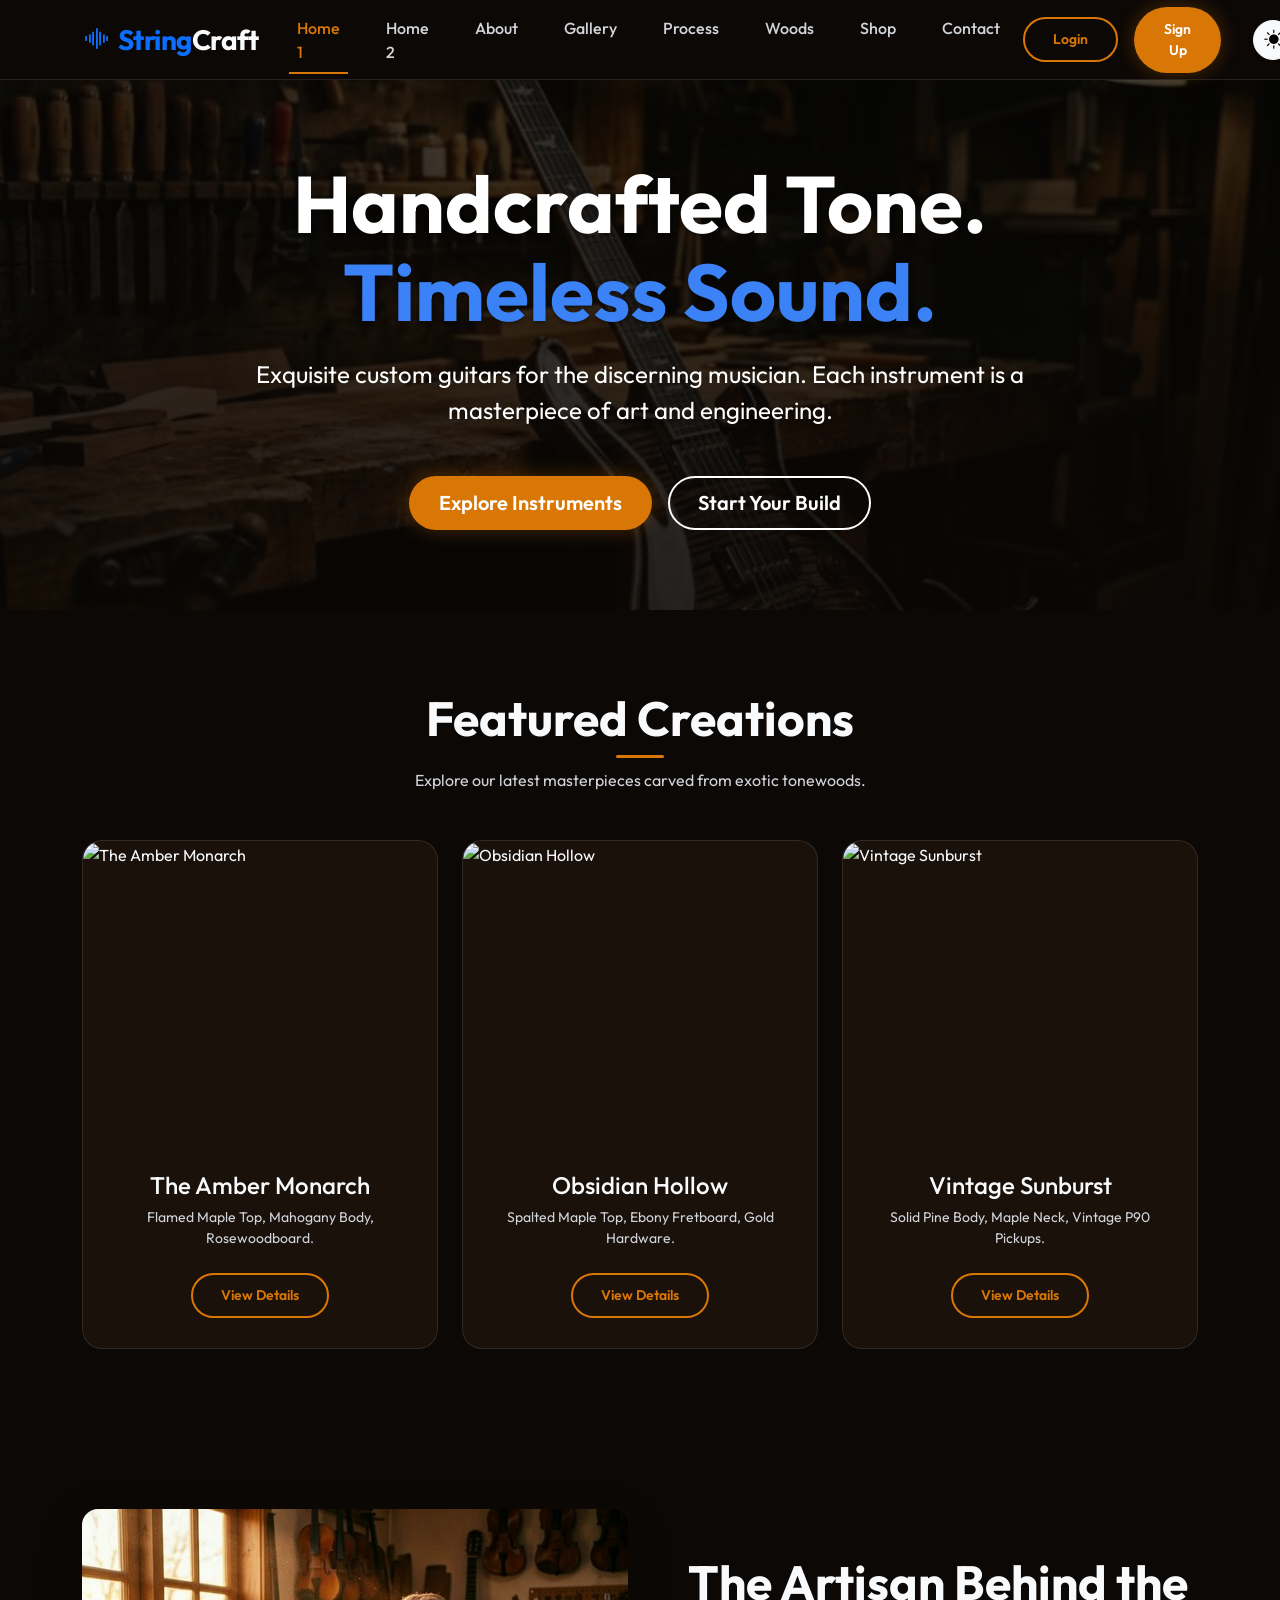
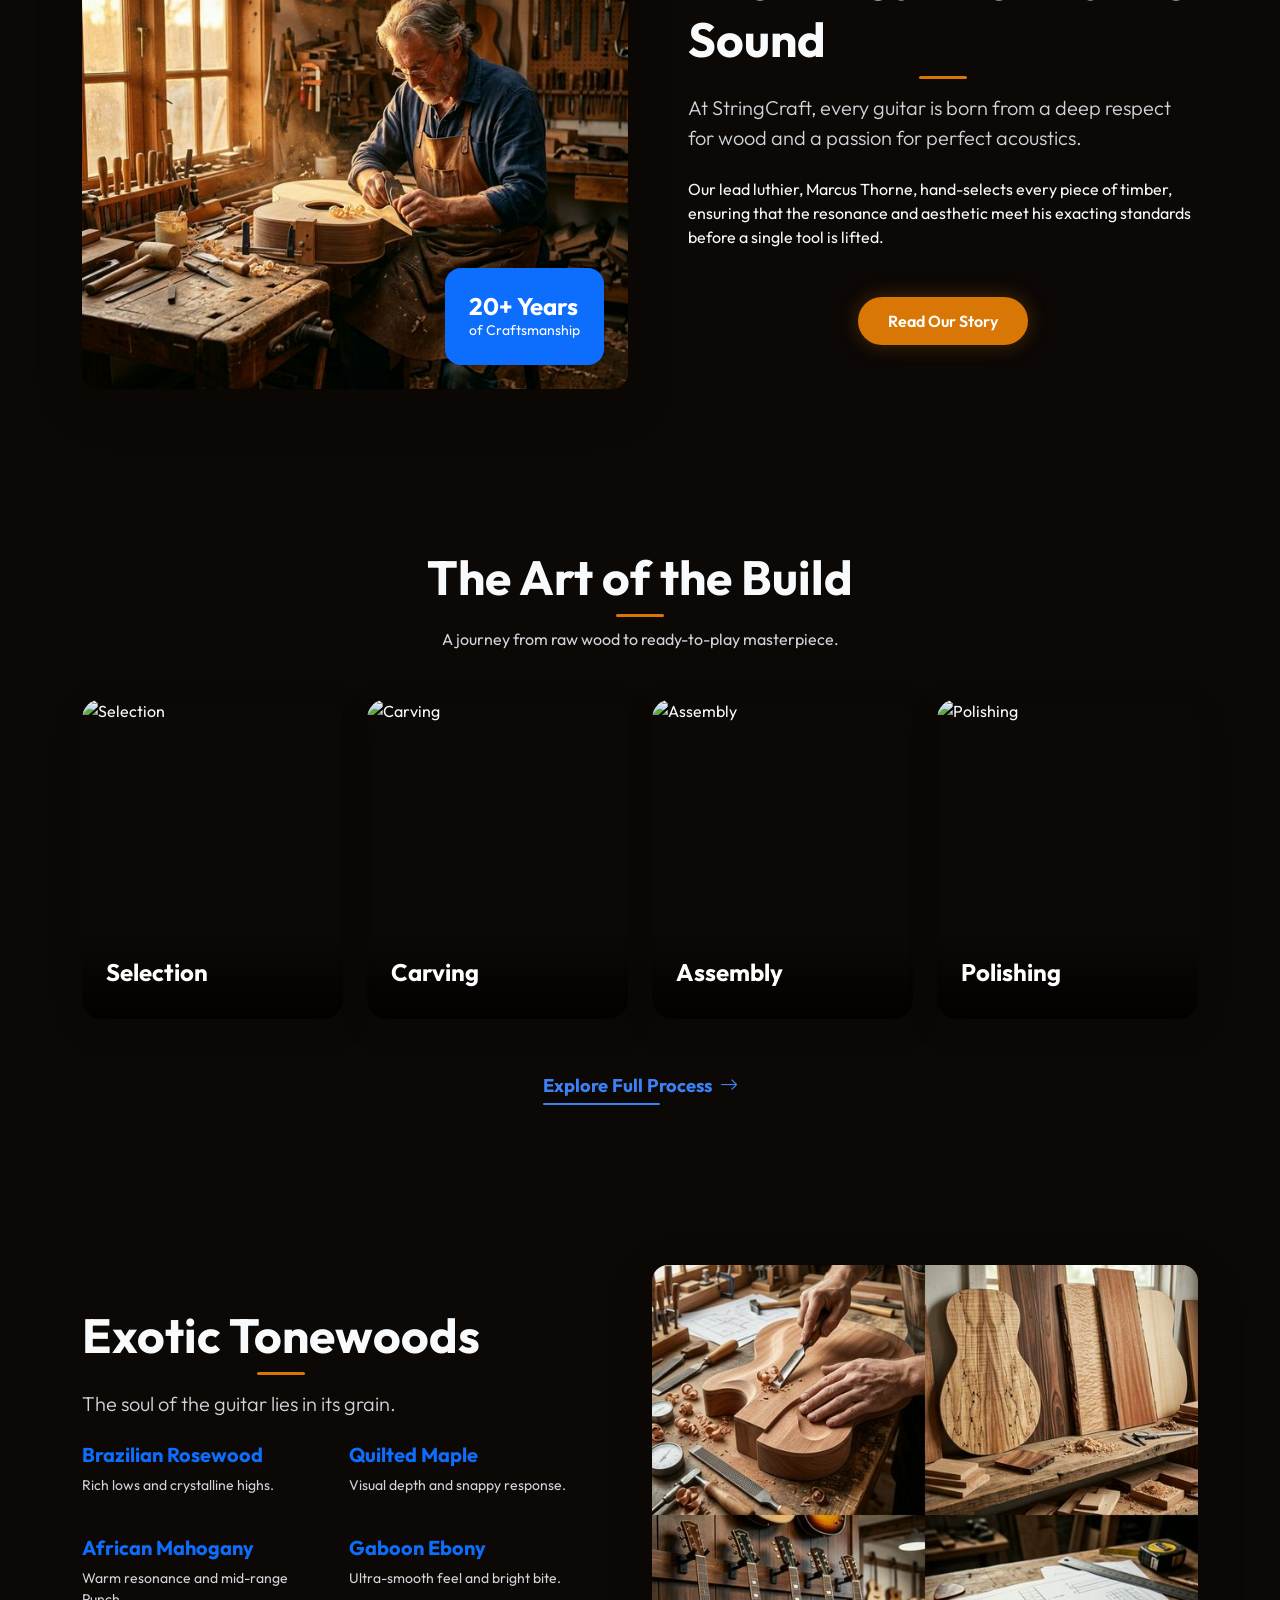
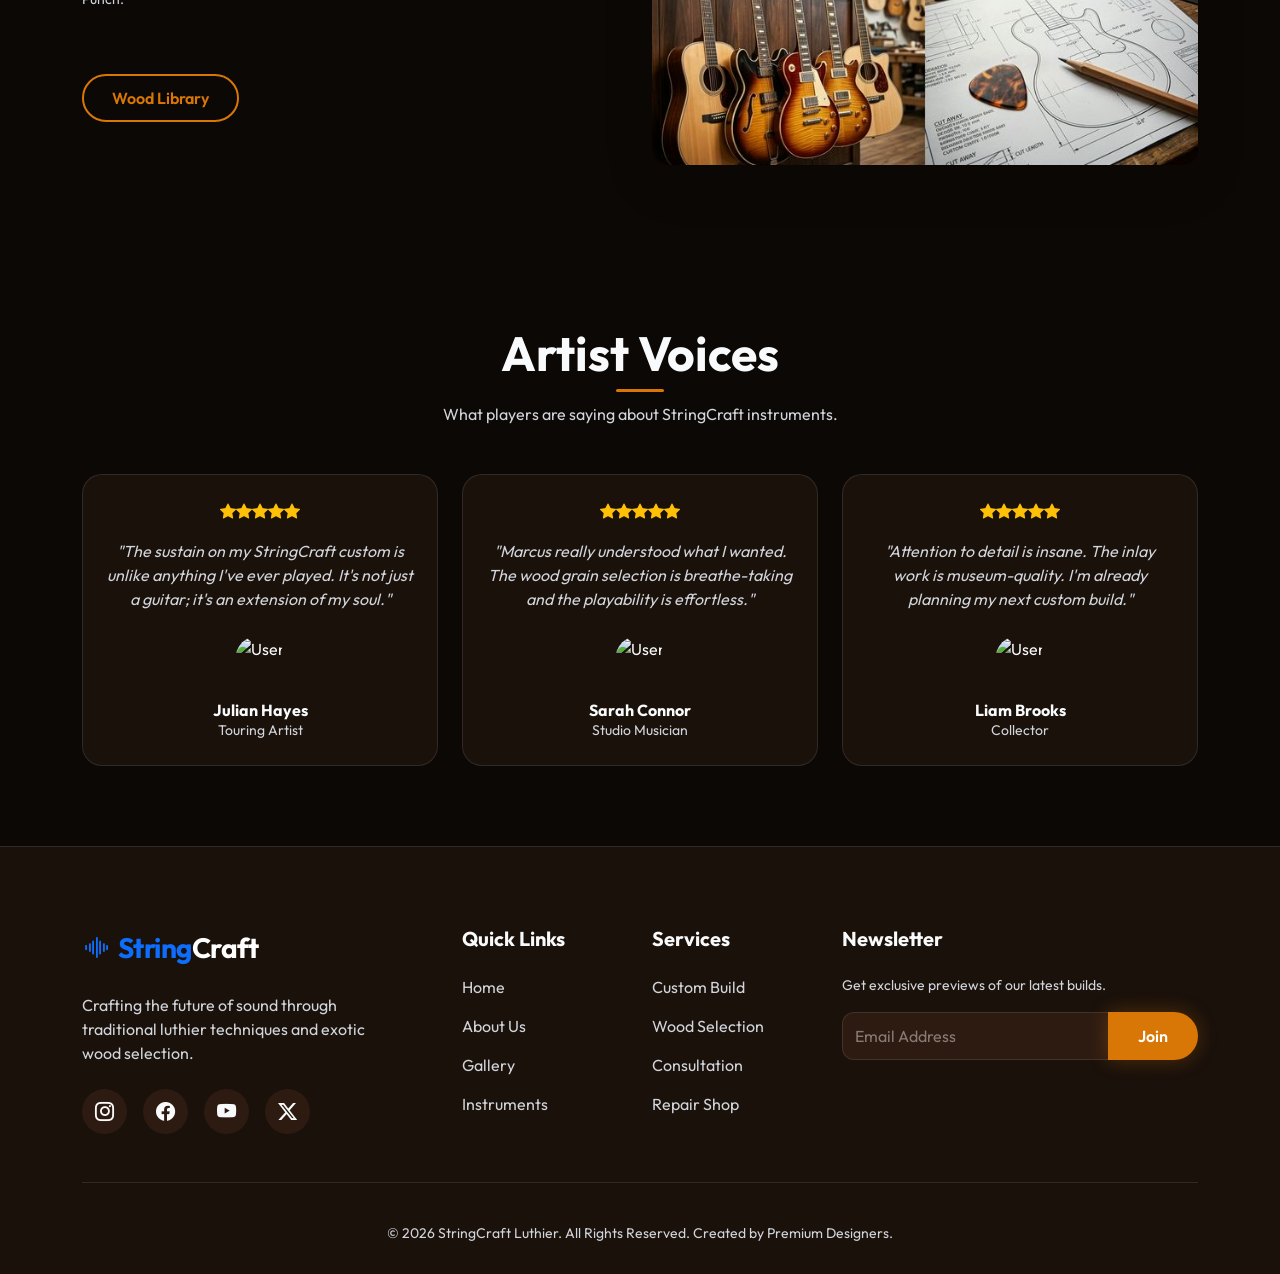
==== commit a49645b5: "recorrections" ====
--- a/index.html
+++ b/index.html
@@ -316,7 +316,7 @@
     </section>
 
     <!-- Footer -->
-    <footer>
+    <footer class="main-footer">
         <div class="container">
             <div class="row g-4 mb-5">
                 <div class="col-lg-4 text-center text-lg-start">
--- a/css/style.css
+++ b/css/style.css
@@ -147,6 +147,10 @@
     #theme-toggle i, #rtl-toggle i {
         font-size: 1rem !important;
     }
+    /* Improved gap for toggles on mobile */
+    .order-lg-last {
+        gap: 0.75rem !important;
+    }
 }
 
 #theme-toggle:hover, #rtl-toggle:hover,
@@ -162,11 +166,13 @@
     .navbar-collapse .d-flex.align-items-center {
         width: 100%;
         justify-content: center;
-        margin-top: 1rem;
+        margin-top: 1.25rem;
+        gap: 15px !important; /* Fixed overlap by ensuring physical gap */
+        flex-wrap: wrap;
     }
     .navbar-collapse .btn-sm {
-        flex: 1;
-        max-width: 150px;
+        flex: 1 1 auto;
+        max-width: 145px;
         white-space: nowrap !important;
         text-align: center;
         min-height: 48px;
@@ -198,6 +204,23 @@
         padding: 6px 12px !important;
         font-size: 0.75rem !important;
     }
+    /* Prevents overlap in the 992-1200 range */
+    .navbar-collapse {
+        margin-right: 1rem;
+    }
+    .order-lg-last {
+        flex-shrink: 0;
+    }
+}
+
+/* Base desktop spacing to prevent icon/button collision */
+@media (min-width: 1200px) {
+    .navbar-collapse {
+        margin-right: 2rem;
+    }
+    .order-lg-last {
+        flex-shrink: 0;
+    }
 }
 
 /* Brand name always visible */
@@ -233,9 +256,7 @@
     color: #3b82f6 !important; /* Bright Blue for Dark Mode */
 }
 
-[data-theme="light"] .hero-title {
-    color: #000000 !important;
-}
+
 
 [data-theme="light"] .hero-title .text-primary {
     color: #2563eb !important; /* Deep Blue for Light Mode */
@@ -260,16 +281,20 @@
     transition: var(--transition-base);
 }
 
-.nav-link:hover::after, .nav-link.active::after {
+.nav-link:hover, .nav-link:focus, .nav-link.active {
+    color: var(--primary-color) !important;
+}
+
+/* Ensure underline is visible on hover/focus */
+.nav-link:hover::after, .nav-link:focus::after, .nav-link.active::after {
     width: 100%;
-}
-
-.nav-link:hover {
-    color: var(--primary-color) !important;
 }
 
 /* Buttons */
 .btn-premium {
+    display: inline-flex;
+    align-items: center;
+    justify-content: center;
     background: var(--primary-color);
     color: #fff;
     padding: 12px 30px;
@@ -297,11 +322,12 @@
     z-index: -1;
 }
 
-.btn-premium:hover {
+.btn-premium:hover, .btn-premium:focus {
     transform: translateY(-5px) scale(1.05);
     box-shadow: 0 15px 30px var(--primary-glow);
     color: #ffffff !important;
-    background-color: var(--secondary-color);
+    background-color: var(--secondary-color) !important;
+    outline: none;
 }
 
 .btn-premium:active {
@@ -314,6 +340,9 @@
 }
 
 .btn-outline-premium {
+    display: inline-flex;
+    align-items: center;
+    justify-content: center;
     background: transparent;
     border: 2px solid var(--primary-color);
     color: var(--primary-color);
@@ -323,11 +352,12 @@
     transition: var(--transition-base);
 }
 
-.btn-outline-premium:hover {
-    background: var(--primary-color);
+.btn-outline-premium:hover, .btn-outline-premium:focus {
+    background: var(--primary-color) !important;
     color: #fff !important;
     transform: translateY(-5px) scale(1.05);
     box-shadow: 0 12px 25px var(--primary-glow);
+    outline: none;
 }
 
 .btn-outline-premium:active {
@@ -339,7 +369,13 @@
 }
 
 .hero-section .btn-outline-premium {
-    color: #ffffff !important;
+    color: var(--hero-subtitle-color, #ffffff) !important;
+    border-color: var(--hero-subtitle-color, #ffffff);
+}
+
+[data-theme="light"] .hero-section .btn-outline-premium {
+    color: var(--hero-title-color, #000000) !important;
+    border-color: var(--hero-title-color, #000000);
 }
 
 /* Hero Section */
@@ -404,13 +440,13 @@
     opacity: 0;
     transform: translateY(30px);
     animation: fadeInUp 1s forwards 0.2s;
-    color: #ffffff !important;
+    color: var(--hero-title-color, #ffffff) !important;
     text-shadow: 0 2px 4px rgba(0, 0, 0, 0.4);
 }
 
 .hero-subtitle {
     font-size: clamp(1.1rem, 3vw, 1.5rem);
-    color: #ffffff !important;
+    color: var(--hero-subtitle-color, #ffffff) !important;
     margin-bottom: 40px;
     opacity: 0;
     transform: translateY(30px);
@@ -432,23 +468,23 @@
     }
 }
 
-.reveal-left {
+.js-enabled .reveal-left {
     opacity: 0;
     transform: translateX(-50px);
     transition: all 1s ease-out;
 }
 
-.reveal-left.active {
+.js-enabled .reveal-left.active {
     opacity: 1;
     transform: translateX(0);
 }
 
-.fade-in {
+.js-enabled .fade-in {
     opacity: 0;
     transition: opacity 1.2s ease-out;
 }
 
-.fade-in.active {
+.js-enabled .fade-in.active {
     opacity: 1;
 }
 
@@ -594,6 +630,14 @@
 
 .card-content {
     padding: 30px;
+    position: relative;
+    z-index: 5; /* Ensure content is above any image-related pseudo-elements or overflows */
+}
+
+/* Force hover state visibility for buttons within cards */
+.card-premium .btn-outline-premium {
+    position: relative;
+    z-index: 10;
 }
 
 .img-content-match {
@@ -608,7 +652,7 @@
 }
 
 /* Footer */
-footer {
+.main-footer {
     background: var(--surface-color);
     padding: 80px 0 30px;
     border-top: 1px solid var(--border-color);
@@ -749,16 +793,20 @@
 
 /* Ensure footer input visibility in dark mode */
 footer .form-control {
-    color: #ffffff !important;
+    background: var(--surface-light) !important;
+    color: var(--text-primary) !important;
+    border-color: var(--border-color);
 }
 
 footer .form-control::placeholder {
-    color: #a1a1aa !important; /* Legible grey for placeholder in dark mode */
-    opacity: 1 !important;
-}
-
-footer .form-control {
-    color: #ffffff !important;
+    color: var(--text-secondary) !important;
+    opacity: 0.7 !important;
+}
+
+[data-theme="light"] footer .form-control {
+    background: #ffffff !important;
+    color: #111111 !important;
+    border-color: #dddddd !important;
 }
 
 footer .form-control::placeholder {
@@ -1076,8 +1124,12 @@
 }
 
 .blockquote-footer {
-    margin-top: 0 !important;
+    margin-top: 0.5rem !important;
+    padding: 0 !important;
+    background: transparent !important;
+    border: none !important;
     font-size: 0.95rem;
+    color: var(--text-secondary);
 }
 
 /* ---- Gallery Filter Tabs ---- */
@@ -1244,3 +1296,30 @@
     background-color: #ffffff;
     border-color: rgba(0,0,0,0.2);
 }
+
+/* Final Hero Light Mode Overrides (for guaranteed visibility) */
+[data-theme="light"] .hero-title {
+    color: #000000 !important;
+}
+
+[data-theme="light"] .hero-subtitle {
+    color: #1a110b !important; /* Extremely dark brown for maximum contrast */
+}
+
+[data-theme="light"] .hero-section .btn-outline-premium {
+    color: #1a110b !important;
+    border-color: #1a110b !important;
+}
+
+[data-theme="light"] .hero-section .btn-premium {
+    background-color: var(--primary-color) !important;
+    color: #ffffff !important;
+}
+
+/* Global Button Centering Fix */
+.btn {
+    display: inline-flex !important;
+    align-items: center !important;
+    justify-content: center !important;
+    text-align: center !important;
+}
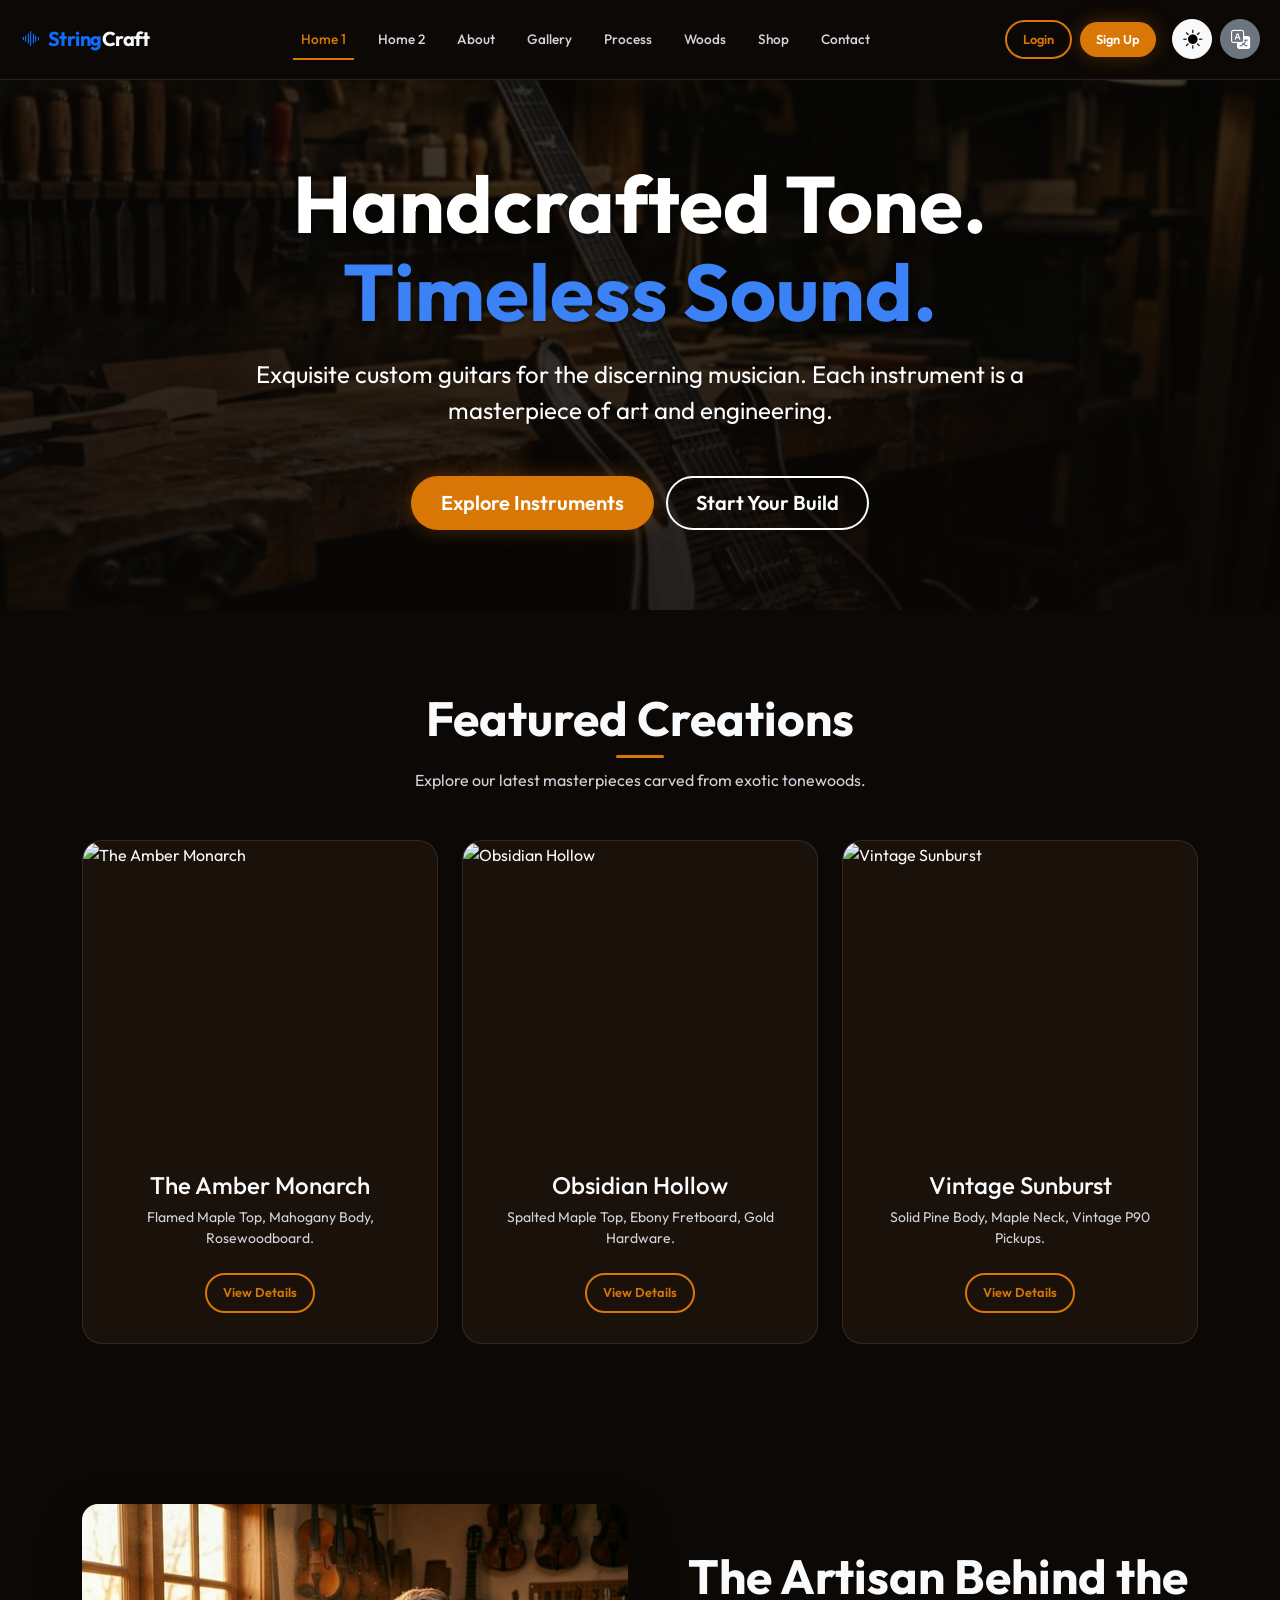
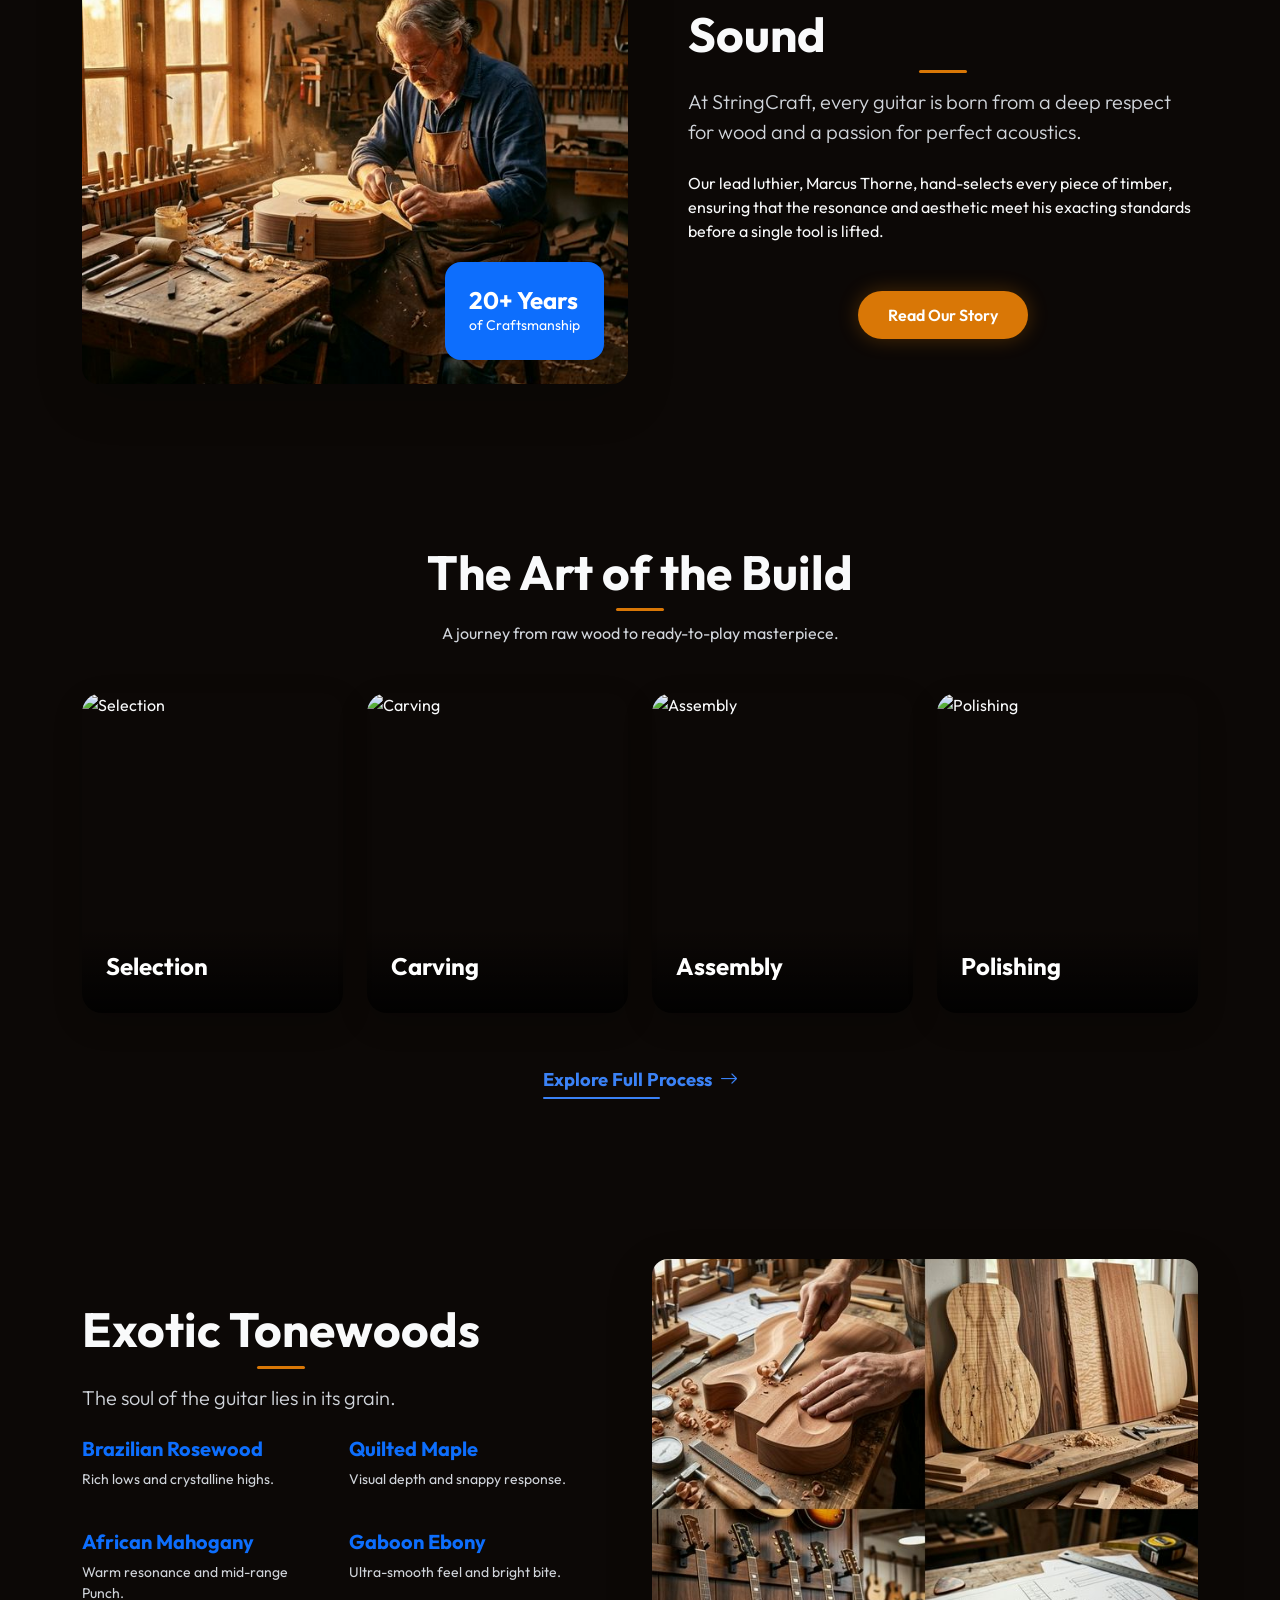
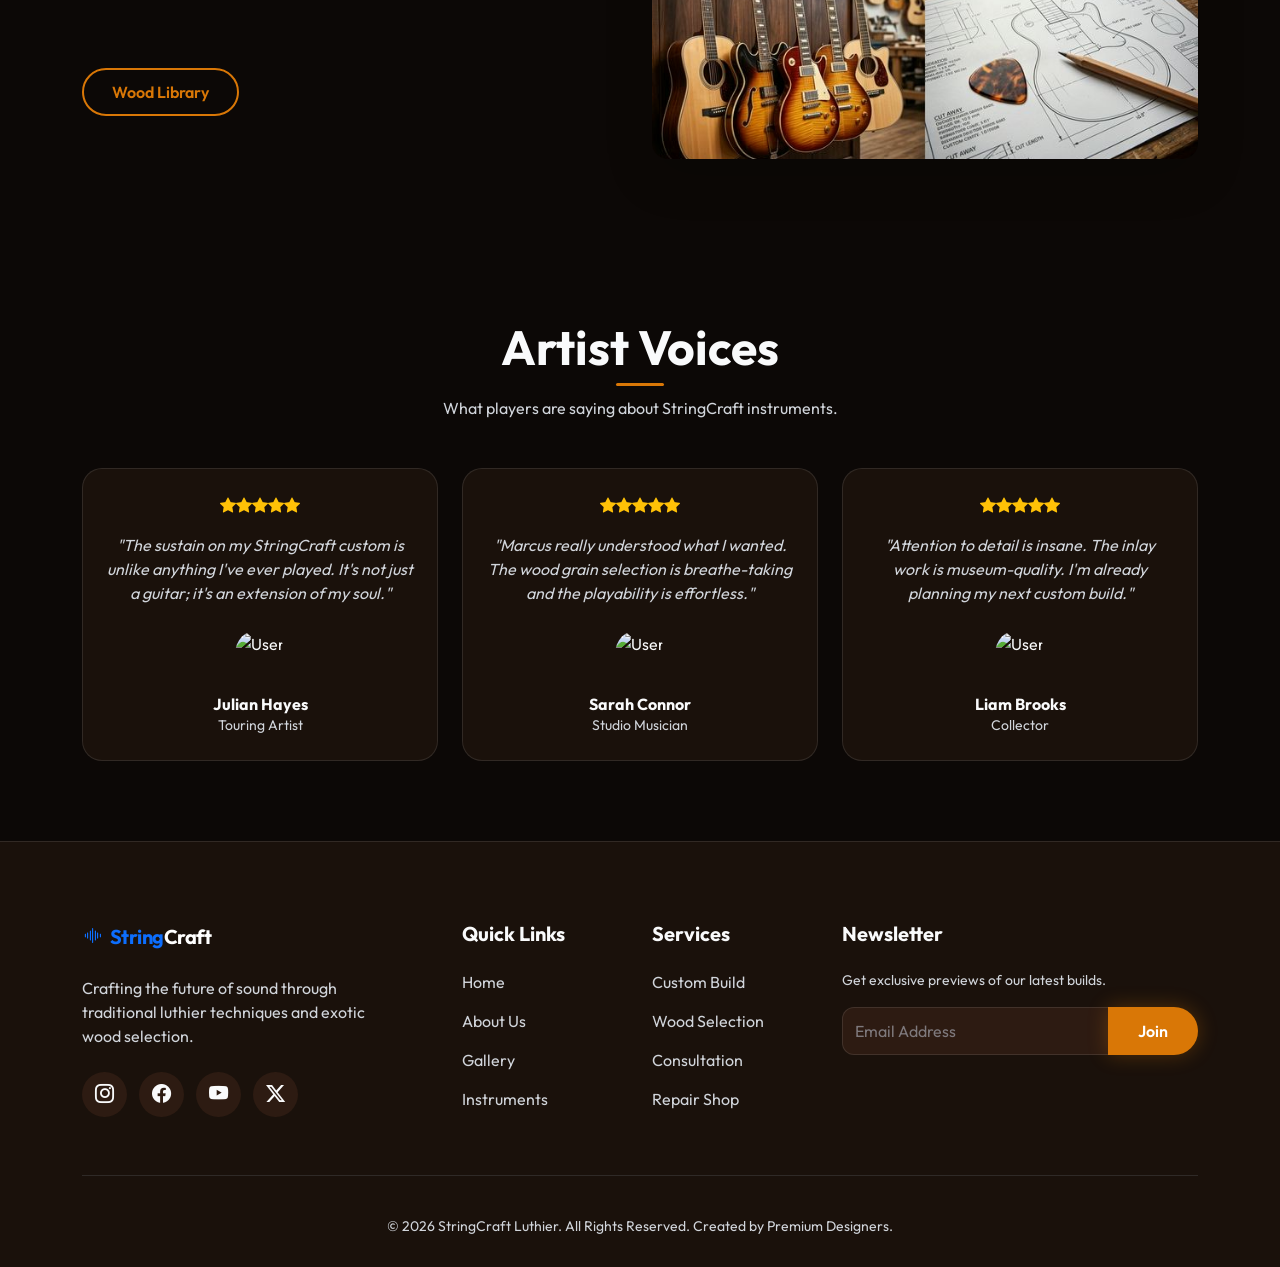
==== commit cc26c0bb: "contrast" ====
--- a/index.html
+++ b/index.html
@@ -19,13 +19,17 @@
 
     <!-- Header / Navbar -->
     <header>
-        <nav class="navbar navbar-expand-lg fixed-top">
+        <nav class="navbar navbar-expand-xl fixed-top">
             <div class="container">
                 <a class="navbar-brand brand-font fs-3 text-glow" href="index.html">
                     <i class="bi bi-soundwave text-primary me-2"></i><span class="text-primary">String</span><span
                         class="brand-suffix">Craft</span>
                 </a>
-                <div class="d-flex align-items-center gap-2 gap-md-3 ms-auto order-lg-last">
+                <div class="d-flex align-items-center gap-2 ms-auto order-xl-last">
+                    <div class="d-none d-sm-flex align-items-center gap-2 me-2">
+                        <a href="login.html" class="btn btn-outline-premium btn-sm">Login</a>
+                        <a href="signup.html" class="btn btn-premium btn-sm">Sign Up</a>
+                    </div>
                     <button id="theme-toggle" class="btn btn-light rounded-circle shadow-sm" aria-label="Toggle Theme">
                         <i class="bi bi-sun-fill"></i>
                     </button>
@@ -49,9 +53,10 @@
                         <li class="nav-item"><a class="nav-link" href="shop.html">Shop</a></li>
                         <li class="nav-item"><a class="nav-link" href="contact.html">Contact</a></li>
                     </ul>
-                    <div class="d-flex align-items-center gap-3">
-                        <a href="login.html" class="btn btn-outline-premium btn-sm">Login</a>
-                        <a href="signup.html" class="btn btn-premium btn-sm">Sign Up</a>
+                    <!-- Mobile Auth Buttons (visible only in toggle menu) -->
+                    <div class="d-flex d-sm-none flex-column gap-2 mt-3 pb-3 border-bottom border-secondary border-opacity-25">
+                        <a href="login.html" class="btn btn-outline-premium btn-sm w-100">Login</a>
+                        <a href="signup.html" class="btn btn-premium btn-sm w-100">Sign Up</a>
                     </div>
                 </div>
             </div>
--- a/css/style.css
+++ b/css/style.css
@@ -182,44 +182,57 @@
     }
 }
 
-/* Optimized spacing for Tablet Landscape and Small Laptops (1024px Range) */
-@media (min-width: 992px) and (max-width: 1199px) {
+/* Optimized spacing for Tablet Landscape and Small Laptops (992px - 1400px Range) */
+@media (min-width: 992px) and (max-width: 1399px) {
+    .nav-link {
+        margin: 0 8px !important;
+        font-size: 0.85rem !important;
+    }
+    .navbar-brand {
+        font-size: 1.25rem !important;
+    }
+    .gap-3 {
+        gap: 0.75rem !important;
+    }
+    .navbar .container {
+        max-width: 100% !important;
+        padding-left: 20px;
+        padding-right: 20px;
+    }
+    .btn-sm {
+        padding: 8px 16px !important;
+        font-size: 0.8rem !important;
+    }
+}
+
+/* Extra tight spacing for 992px - 1100px */
+@media (min-width: 992px) and (max-width: 1100px) {
     .nav-link {
         margin: 0 4px !important;
-        padding: 8px 0 !important;
         font-size: 0.8rem !important;
     }
     .navbar-brand {
-        font-size: 1.15rem !important;
+        font-size: 1.1rem !important;
     }
     .gap-3 {
-        gap: 0.5rem !important;
-    }
-    .navbar .container {
-        max-width: 100% !important;
-        padding-left: 10px;
-        padding-right: 10px;
-    }
-    .btn-sm {
-        padding: 6px 12px !important;
-        font-size: 0.75rem !important;
-    }
-    /* Prevents overlap in the 992-1200 range */
+        gap: 0.4rem !important;
+    }
+}
+
+/* Tight desktop defaults (1400px - 1600px) */
+@media (min-width: 1400px) {
+    .nav-link {
+        margin: 0 10px !important;
+    }
+}
+
+/* Base desktop spacing to prevent icon/button collision */
+@media (min-width: 992px) {
     .navbar-collapse {
-        margin-right: 1rem;
-    }
-    .order-lg-last {
-        flex-shrink: 0;
-    }
-}
-
-/* Base desktop spacing to prevent icon/button collision */
-@media (min-width: 1200px) {
-    .navbar-collapse {
-        margin-right: 2rem;
-    }
-    .order-lg-last {
-        flex-shrink: 0;
+        justify-content: space-between;
+    }
+    .navbar-nav {
+        gap: 0px;
     }
 }
 
@@ -265,7 +278,8 @@
 .nav-link {
     color: var(--text-secondary) !important;
     font-weight: 500;
-    margin: 0 15px;
+    margin: 0 12px;
+    white-space: nowrap;
     position: relative;
     padding: 10px 0;
 }
@@ -1239,12 +1253,12 @@
 }
 
 .form-control::placeholder, .form-select::placeholder {
-    color: var(--text-secondary) !important;
-    opacity: 0.8 !important;
+    color: var(--text-secondary);
+    opacity: 0.8;
 }
 
 [data-theme="dark"] .form-control::placeholder {
-    color: rgba(255, 255, 255, 0.6) !important;
+    color: rgba(255, 255, 255, 0.6);
 }
 
 .form-control:focus, .form-select:focus {
@@ -1255,7 +1269,31 @@
 }
 
 .form-floating label {
+    color: var(--text-secondary);
+}
+
+.form-floating > .form-control:focus ~ label,
+.form-floating > .form-control:not(:placeholder-shown) ~ label,
+.form-floating > .form-select ~ label {
+    color: var(--primary-color) !important;
+    opacity: 0.8 !important;
+    transform: scale(0.85) translateY(-0.75rem) translateX(0.15rem) !important;
+}
+
+/* Ensure placeholder is hidden when label is in default position */
+.form-floating > .form-control::placeholder {
+    color: transparent !important;
+}
+
+.form-floating > .form-control:focus::placeholder,
+.form-floating > .form-control:not(:placeholder-shown)::placeholder {
     color: var(--text-secondary) !important;
+    opacity: 0.5 !important;
+}
+
+/* Extra padding for textarea in form-floating */
+.form-floating > textarea.form-control {
+    padding-top: 2.5rem !important;
 }
 
 /* Ensure secondary text is visible across all themes */
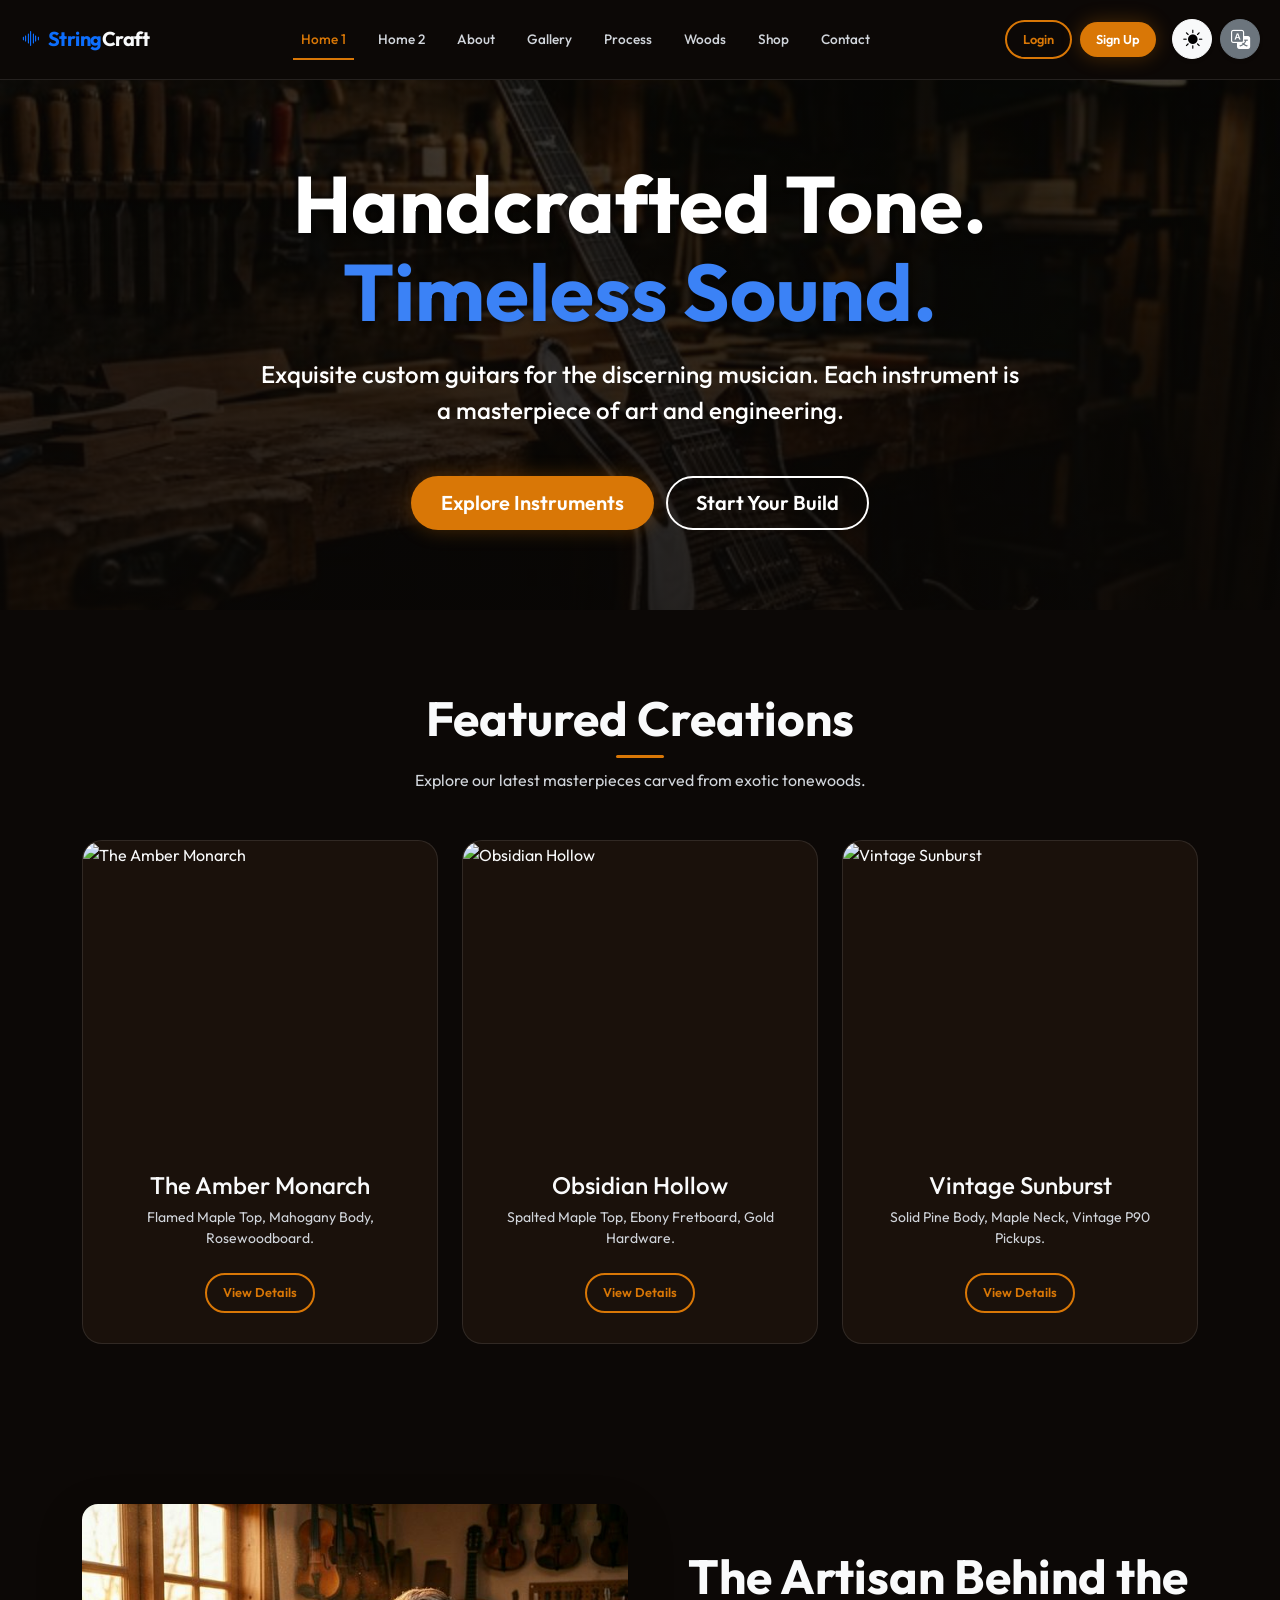
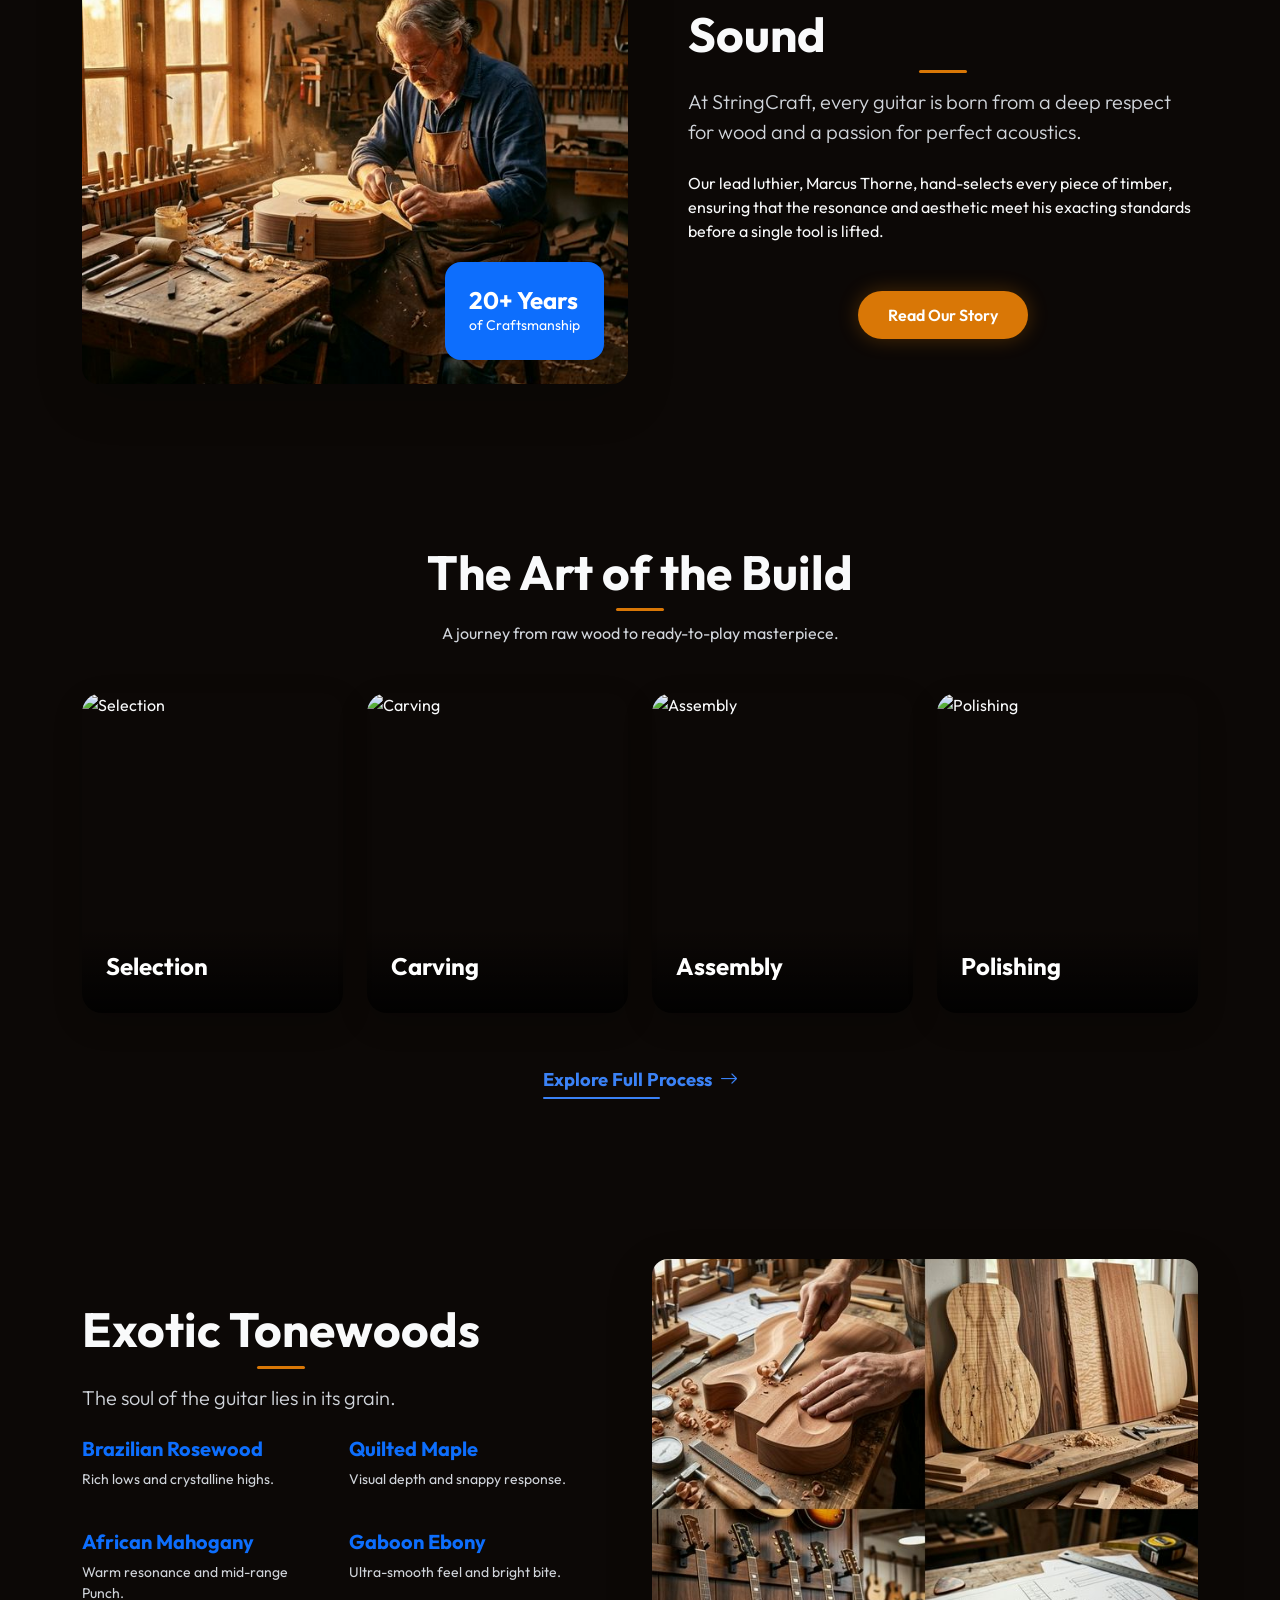
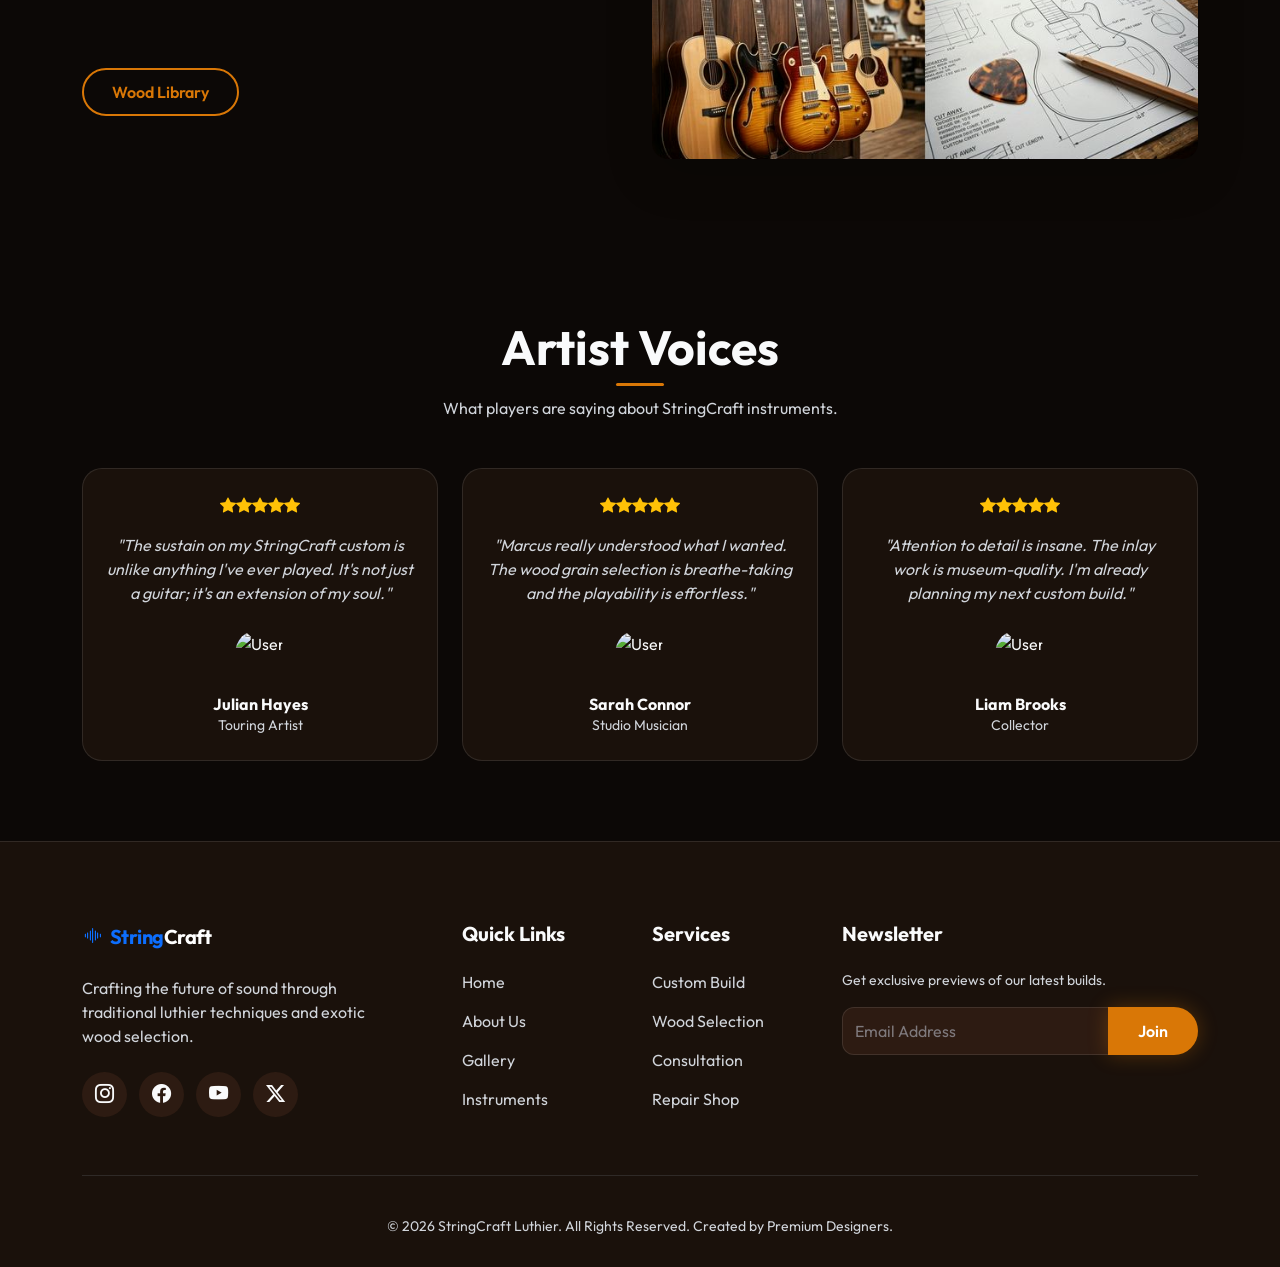
==== commit e4e7ce20: "text" ====
--- a/index.html
+++ b/index.html
@@ -212,9 +212,9 @@
     <section class="section-padding">
         <div class="container">
             <div class="row align-items-center flex-row-reverse">
-                <div class="col-lg-6 mb-5 mb-lg-0 reveal-left">
+                <div class="col-lg-6 mb-5 mb-lg-0 reveal-left text-center text-lg-start">
                     <img src="images/hero-multi.png" alt="Tonewood Selection" class="img-fluid rounded-4 shadow-lg"
-                        style="object-position: left; object-fit: cover; height: 500px; width: 100%;">
+                        style="object-position: center; object-fit: cover; height: 500px; width: 100%;">
                 </div>
                 <div class="col-lg-6 pe-lg-5 reveal-left text-center text-lg-start">
                     <h2 class="section-title mb-4">Exotic Tonewoods</h2>
--- a/css/style.css
+++ b/css/style.css
@@ -45,10 +45,10 @@
     --accent-glow: 0 0 20px rgba(180, 83, 9, 0.1);
     
     /* Hero Overlays - Light */
-    --hero-overlay: linear-gradient(to bottom, rgba(255, 255, 255, 0.3), rgba(255, 255, 255, 0.4));
+    --hero-overlay: linear-gradient(to bottom, rgba(255, 255, 255, 0.45), rgba(255, 255, 255, 0.55));
     --hero-brightness: 0.95;
     --hero-title-color: #000000;
-    --hero-subtitle-color: #1a1a1a;
+    --hero-subtitle-color: #000000;
 }
 
 /* Light Mode Form Overrides */
@@ -249,6 +249,10 @@
         height: auto !important;
         max-height: 400px;
         object-fit: contain !important;
+        display: block;
+        margin-left: auto;
+        margin-right: auto;
+        object-position: center !important;
     }
 }
 
@@ -463,9 +467,10 @@
     color: var(--hero-subtitle-color, #ffffff) !important;
     margin-bottom: 40px;
     opacity: 0;
+    font-weight: 500;
     transform: translateY(30px);
     animation: fadeInUp 1s forwards 0.4s;
-    text-shadow: 0 2px 4px rgba(0, 0, 0, 0.1);
+    text-shadow: 0 1px 2px rgba(0, 0, 0, 0.05);
 }
 
 .hero-btns {
@@ -1341,12 +1346,13 @@
 }
 
 [data-theme="light"] .hero-subtitle {
-    color: #1a110b !important; /* Extremely dark brown for maximum contrast */
+    color: #000000 !important;
+    font-weight: 500 !important;
 }
 
 [data-theme="light"] .hero-section .btn-outline-premium {
-    color: #1a110b !important;
-    border-color: #1a110b !important;
+    color: #000000 !important;
+    border-color: #000000 !important;
 }
 
 [data-theme="light"] .hero-section .btn-premium {
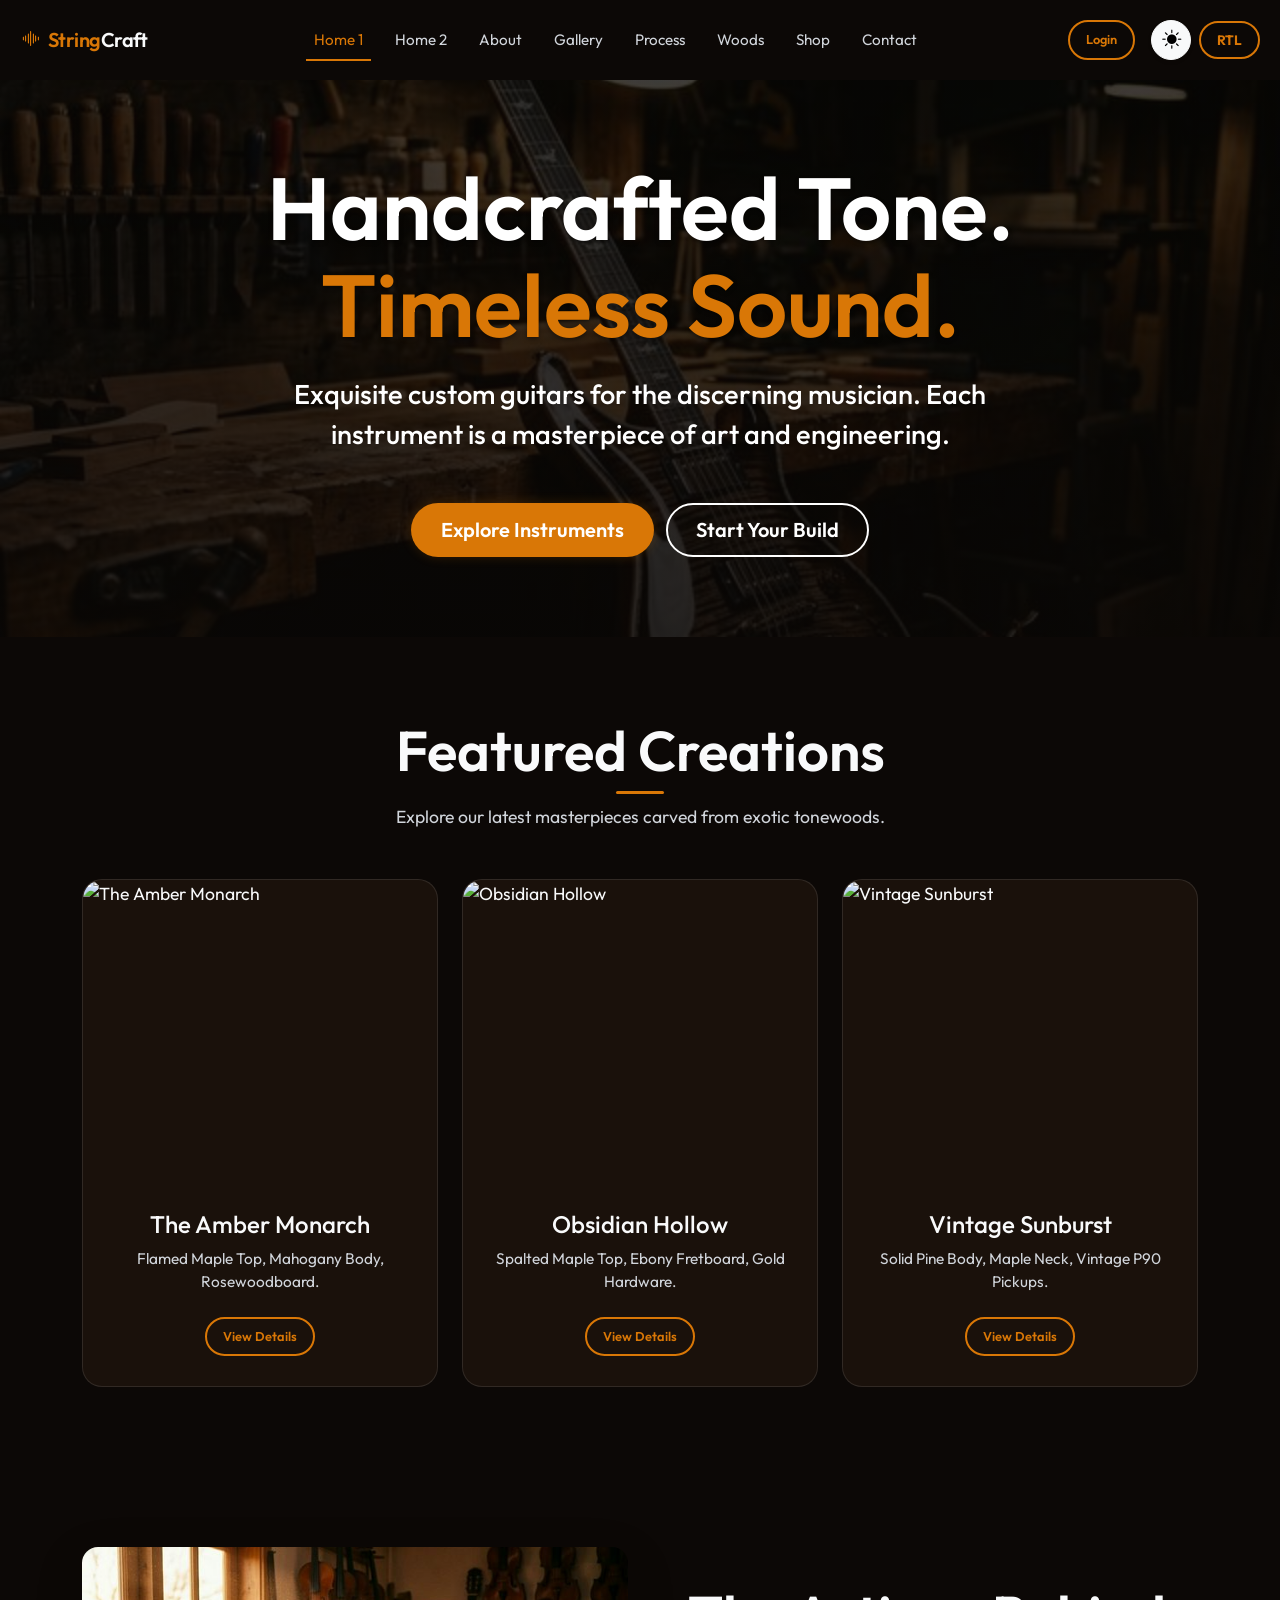
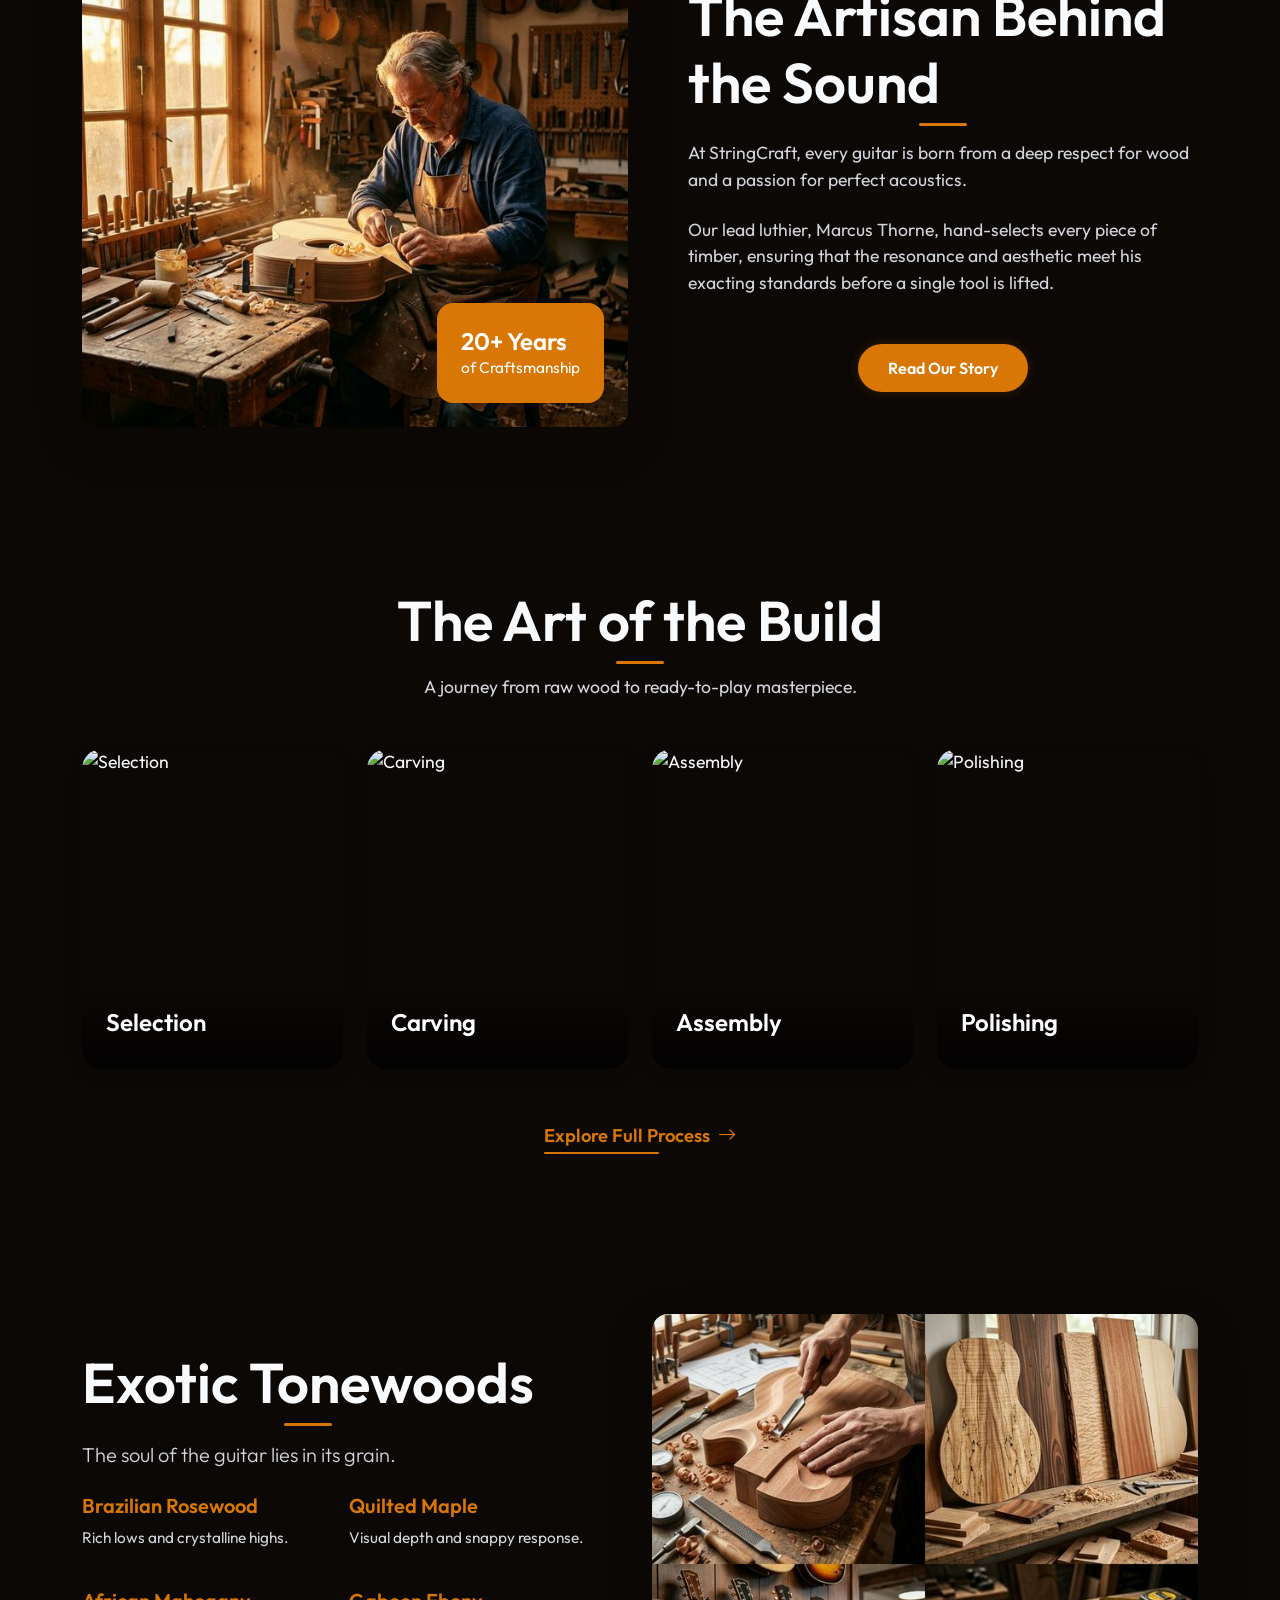
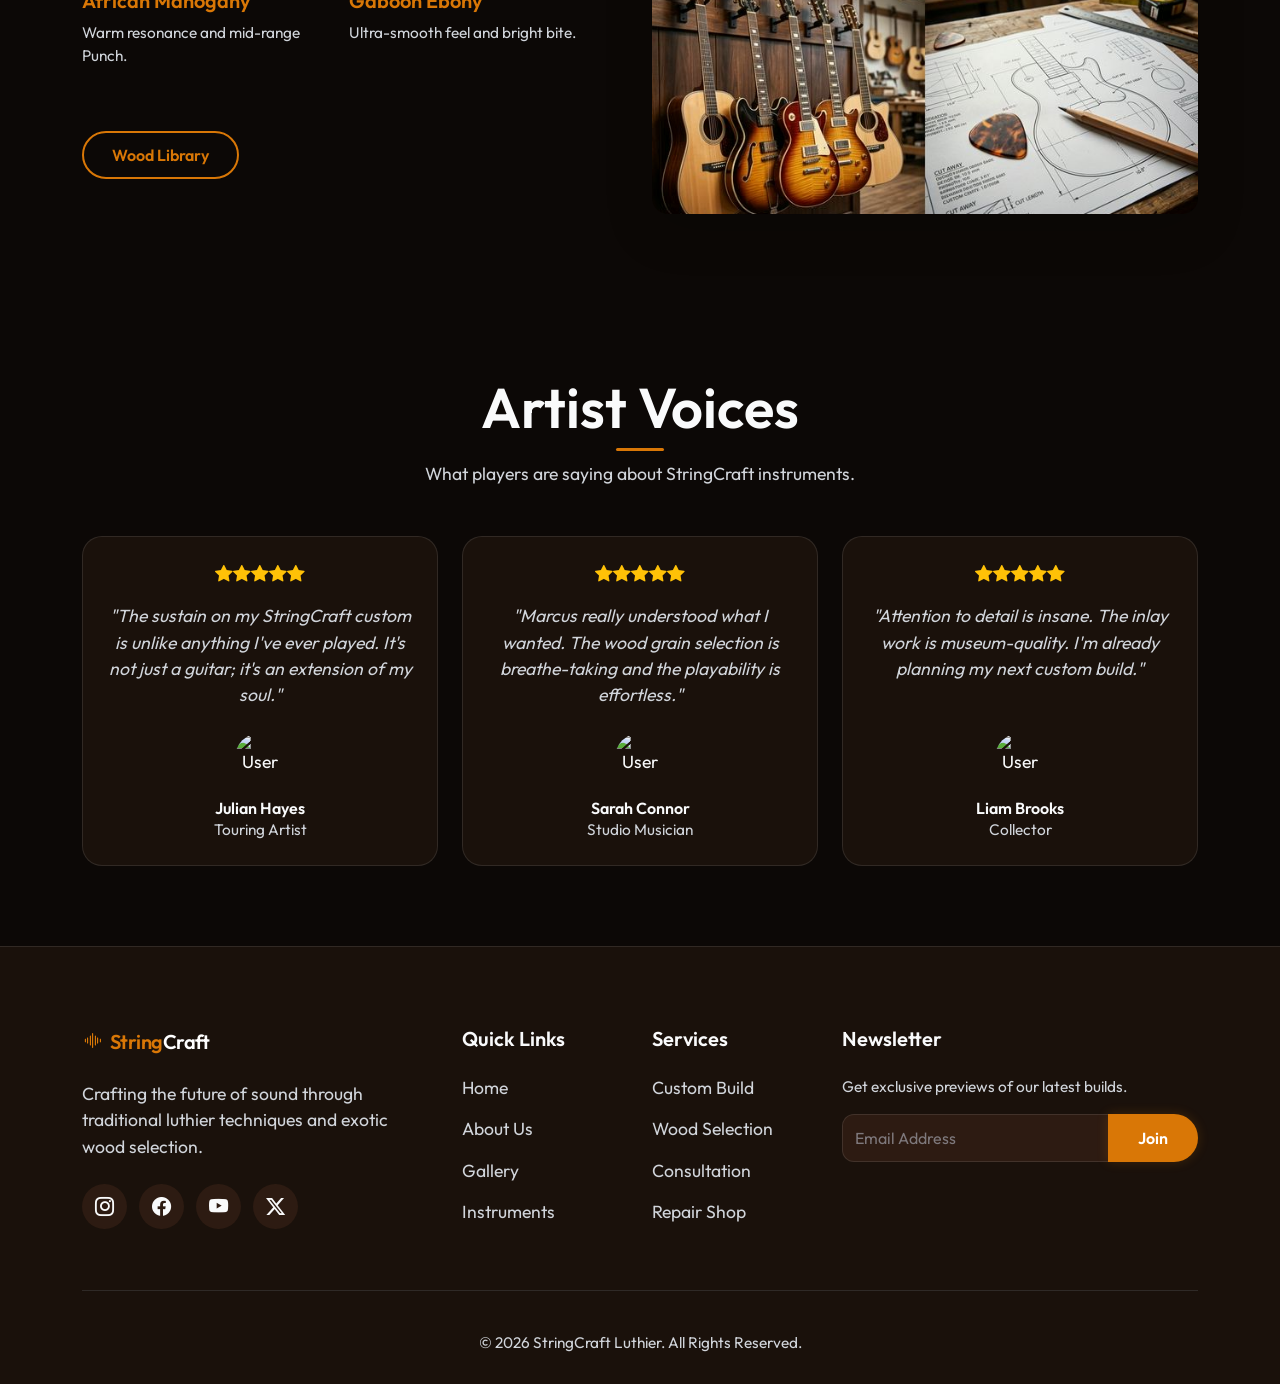
==== commit 591698a7: "changes" ====
--- a/index.html
+++ b/index.html
@@ -28,13 +28,12 @@
                 <div class="d-flex align-items-center gap-2 ms-auto order-xl-last">
                     <div class="d-none d-sm-flex align-items-center gap-2 me-2">
                         <a href="login.html" class="btn btn-outline-premium btn-sm">Login</a>
-                        <a href="signup.html" class="btn btn-premium btn-sm">Sign Up</a>
                     </div>
                     <button id="theme-toggle" class="btn btn-light rounded-circle shadow-sm" aria-label="Toggle Theme">
                         <i class="bi bi-sun-fill"></i>
                     </button>
-                    <button id="rtl-toggle" class="btn btn-secondary rounded-circle shadow-sm" aria-label="Toggle RTL">
-                        <i class="bi bi-translate"></i>
+                    <button id="rtl-toggle" class="btn btn-outline-premium btn-sm" aria-label="Toggle RTL">
+                        RTL
                     </button>
                     <button class="navbar-toggler border-0" type="button" data-bs-toggle="collapse"
                         data-bs-target="#navbarNav">
@@ -56,7 +55,6 @@
                     <!-- Mobile Auth Buttons (visible only in toggle menu) -->
                     <div class="d-flex d-sm-none flex-column gap-2 mt-3 pb-3 border-bottom border-secondary border-opacity-25">
                         <a href="login.html" class="btn btn-outline-premium btn-sm w-100">Login</a>
-                        <a href="signup.html" class="btn btn-premium btn-sm w-100">Sign Up</a>
                     </div>
                 </div>
             </div>
@@ -145,9 +143,9 @@
                 </div>
                 <div class="col-lg-6 ps-lg-5 reveal-left" style="transition-delay: 0.3s;">
                     <h2 class="section-title mb-4">The Artisan Behind the Sound</h2>
-                    <p class="lead text-secondary mb-4">At StringCraft, every guitar is born from a deep respect for
+                    <p class="text-secondary mb-4">At StringCraft, every guitar is born from a deep respect for
                         wood and a passion for perfect acoustics.</p>
-                    <p class="mb-5">Our lead luthier, Marcus Thorne, hand-selects every piece of timber, ensuring that
+                    <p class="text-secondary mb-5">Our lead luthier, Marcus Thorne, hand-selects every piece of timber, ensuring that
                         the resonance and aesthetic meet his exacting standards before a single tool is lifted.</p>
                     <div class="text-center">
                         <a href="about.html" class="btn btn-premium">Read Our Story</a>
@@ -367,8 +365,7 @@
             </div>
             <hr class="border-secondary">
             <div class="text-center pt-4">
-                <p class="text-secondary small mb-0">&copy; 2026 StringCraft Luthier. All Rights Reserved. Created by
-                    Premium Designers.</p>
+                <p class="text-secondary small mb-0">&copy; 2026 StringCraft Luthier. All Rights Reserved.</p>
             </div>
         </div>
     </footer>
--- a/css/style.css
+++ b/css/style.css
@@ -11,7 +11,7 @@
     --text-primary: #f9fafb;
     --text-secondary: #d1d5db;
     --border-color: rgba(255, 255, 255, 0.1);
-    --accent-glow: 0 0 20px rgba(217, 119, 6, 0.3);
+    --accent-glow: 0 0 12px rgba(217, 119, 6, 0.2);
     
     /* Transitions */
     --transition-base: all 0.4s cubic-bezier(0.4, 0, 0.2, 1);
@@ -70,6 +70,8 @@
 /* Global Styles */
 body {
     font-family: 'Outfit', sans-serif;
+    font-size: 1.1rem;
+    font-weight: 400;
     background-color: var(--bg-color);
     color: var(--text-primary);
     overflow-x: hidden;
@@ -84,7 +86,7 @@
 
 h1, h2, h3, h4, h5, h6, .brand-font {
     font-family: 'Outfit', sans-serif;
-    font-weight: 700;
+    font-weight: 600;
 }
 
 a {
@@ -104,14 +106,14 @@
     height: var(--header-height);
     background: var(--bg-color) !important; /* Solid background */
     transition: var(--transition-smooth);
-    border-bottom: 1px solid var(--border-color);
+    border-bottom: none;
     z-index: 1000;
 }
 
 .navbar.scrolled {
     background: var(--bg-color) !important;
     height: calc(var(--header-height) - 10px);
-    border-bottom: 2px solid var(--primary-color);
+    border-bottom: none;
 }
 
 /* Navbar Toggle Icons */
@@ -124,7 +126,7 @@
     color: var(--primary-color);
 }
 
-#theme-toggle, #rtl-toggle {
+#theme-toggle {
     width: 40px;
     height: 40px;
     display: flex;
@@ -134,31 +136,56 @@
     transition: var(--transition-base);
 }
 
-#theme-toggle i, #rtl-toggle i {
+#rtl-toggle {
+    padding: 0 16px;
+    height: 38px;
+    display: flex;
+    align-items: center;
+    justify-content: center;
+    font-weight: 700;
+    font-size: 0.85rem !important;
+    transition: var(--transition-base);
+    min-width: 60px;
+}
+
+#theme-toggle i {
     font-size: 1.2rem !important;
     line-height: 1;
 }
 
 @media (max-width: 991px) {
-    #theme-toggle, #rtl-toggle {
+    #theme-toggle {
         width: 35px;
         height: 35px;
     }
-    #theme-toggle i, #rtl-toggle i {
+    #rtl-toggle {
+        padding: 0 12px;
+        height: 32px;
+        font-size: 0.75rem !important;
+        min-width: 50px;
+    }
+    #theme-toggle i {
         font-size: 1rem !important;
     }
     /* Improved gap for toggles on mobile */
-    .order-lg-last {
+    .order-lg-last, .order-xl-last {
         gap: 0.75rem !important;
     }
 }
 
-#theme-toggle:hover, #rtl-toggle:hover,
-#theme-toggle:active, #rtl-toggle:active,
-#theme-toggle:focus, #rtl-toggle:focus {
+#theme-toggle:hover, #theme-toggle:focus {
     transform: rotate(15deg) scale(1.15);
     outline: none;
     box-shadow: 0 0 15px var(--primary-glow);
+}
+
+#rtl-toggle:hover, #rtl-toggle:focus {
+    transform: translateY(-2px);
+    outline: none;
+    box-shadow: 0 4px 10px var(--primary-glow);
+    background-color: var(--primary-color) !important;
+    border-color: var(--primary-color) !important;
+    color: #ffffff !important;
 }
 
 /* Ensure mobile buttons have consistent width */
@@ -186,7 +213,7 @@
 @media (min-width: 992px) and (max-width: 1399px) {
     .nav-link {
         margin: 0 8px !important;
-        font-size: 0.85rem !important;
+        font-size: 0.95rem !important;
     }
     .navbar-brand {
         font-size: 1.25rem !important;
@@ -209,7 +236,7 @@
 @media (min-width: 992px) and (max-width: 1100px) {
     .nav-link {
         margin: 0 4px !important;
-        font-size: 0.8rem !important;
+        font-size: 0.9rem !important;
     }
     .navbar-brand {
         font-size: 1.1rem !important;
@@ -239,7 +266,7 @@
 /* Brand name always visible */
 .navbar-brand {
     color: var(--text-primary) !important;
-    font-weight: 700;
+    font-weight: 600;
     letter-spacing: -0.5px;
 }
 
@@ -270,18 +297,28 @@
 
 /* Hero Title Accents */
 .hero-title .text-primary {
-    color: #3b82f6 !important; /* Bright Blue for Dark Mode */
-}
-
-
+    color: var(--primary-color) !important;
+}
 
 [data-theme="light"] .hero-title .text-primary {
-    color: #2563eb !important; /* Deep Blue for Light Mode */
+    color: var(--secondary-color) !important;
+}
+
+.text-primary {
+    color: var(--primary-color) !important;
+}
+
+.bg-primary {
+    background-color: var(--primary-color) !important;
+}
+
+.border-primary {
+    border-color: var(--primary-color) !important;
 }
 
 .nav-link {
     color: var(--text-secondary) !important;
-    font-weight: 500;
+    font-weight: 400;
     margin: 0 12px;
     white-space: nowrap;
     position: relative;
@@ -342,7 +379,7 @@
 
 .btn-premium:hover, .btn-premium:focus {
     transform: translateY(-5px) scale(1.05);
-    box-shadow: 0 15px 30px var(--primary-glow);
+    box-shadow: 0 8px 16px var(--primary-glow);
     color: #ffffff !important;
     background-color: var(--secondary-color) !important;
     outline: none;
@@ -374,7 +411,7 @@
     background: var(--primary-color) !important;
     color: #fff !important;
     transform: translateY(-5px) scale(1.05);
-    box-shadow: 0 12px 25px var(--primary-glow);
+    box-shadow: 0 6px 12px var(--primary-glow);
     outline: none;
 }
 
@@ -452,7 +489,7 @@
 }
 
 .hero-title {
-    font-size: clamp(3rem, 10vw, 5rem);
+    font-size: clamp(3.5rem, 10vw, 5.5rem);
     line-height: 1.1;
     margin-bottom: 20px;
     opacity: 0;
@@ -463,7 +500,7 @@
 }
 
 .hero-subtitle {
-    font-size: clamp(1.1rem, 3vw, 1.5rem);
+    font-size: clamp(1.2rem, 3vw, 1.7rem);
     color: var(--hero-subtitle-color, #ffffff) !important;
     margin-bottom: 40px;
     opacity: 0;
@@ -527,7 +564,7 @@
 }
 
 .section-title {
-    font-size: clamp(2rem, 5vw, 3rem);
+    font-size: clamp(2.5rem, 5vw, 3.5rem);
     margin-bottom: 20px;
     position: relative;
     display: inline-block;
@@ -627,13 +664,60 @@
 
 .card-premium:hover {
     transform: translateY(-15px);
-    box-shadow: 0 20px 40px rgba(0,0,0,0.4);
+    box-shadow: 0 12px 24px rgba(0,0,0,0.25);
     border-color: var(--primary-color);
 }
 
 .card-img-wrapper {
     overflow: hidden;
     height: 300px;
+    position: relative;
+}
+
+.card-overlay {
+    position: absolute;
+    inset: 0;
+    background: linear-gradient(to top, rgba(12, 8, 6, 0.9) 0%, rgba(12, 8, 6, 0.4) 50%, transparent 100%);
+    display: flex;
+    flex-direction: column;
+    justify-content: flex-end;
+    padding: 2rem;
+    opacity: 0;
+    transition: var(--transition-base);
+    z-index: 2;
+}
+
+.card-premium:hover .card-overlay {
+    opacity: 1;
+}
+
+.overlay-title {
+    color: #ffffff !important;
+    margin-bottom: 0.5rem;
+    font-weight: 600;
+    transform: translateY(20px);
+    transition: var(--transition-smooth);
+}
+
+.card-premium:hover .overlay-title {
+    transform: translateY(0);
+}
+
+.overlay-category {
+    color: var(--primary-color) !important;
+    font-size: 0.9rem;
+    font-weight: 600;
+    text-transform: uppercase;
+    letter-spacing: 1.5px;
+    transform: translateY(10px);
+    opacity: 0;
+    transition: var(--transition-smooth);
+    transition-delay: 0.1s;
+}
+
+.card-premium:hover .overlay-category {
+    transform: translateY(0);
+    opacity: 1;
 }
 
 .card-img-wrapper img {
@@ -714,7 +798,7 @@
     border: 1px solid rgba(255, 255, 255, 0.1);
     border-radius: 30px;
     padding: 50px;
-    box-shadow: 0 25px 45px rgba(0,0,0,0.2);
+    box-shadow: 0 15px 30px rgba(0,0,0,0.15);
 }
 
 /* Light Mode Overrides for Glass */
@@ -766,7 +850,7 @@
     overflow: hidden;
     min-height: 320px;
     border-radius: 20px;
-    box-shadow: 0 10px 30px rgba(0,0,0,0.2);
+    box-shadow: 0 6px 15px rgba(0,0,0,0.15);
     transition: var(--transition-smooth);
 }
 
@@ -854,7 +938,7 @@
     transform: translateY(20px);
     transition: opacity 0.3s ease, transform 0.3s ease, visibility 0.3s ease;
     z-index: 1055;
-    box-shadow: 0 4px 16px var(--primary-glow);
+    box-shadow: 0 4px 10px var(--primary-glow);
 }
 
 #back-to-top.visible {
@@ -866,7 +950,7 @@
 #back-to-top:hover {
     background: var(--secondary-color);
     transform: translateY(-4px);
-    box-shadow: 0 8px 24px var(--primary-glow);
+    box-shadow: 0 6px 12px var(--primary-glow);
 }
 /* Fix Light Mode Hover Visibility */
 [data-theme="light"] .btn-premium:hover {
@@ -970,7 +1054,7 @@
     border-color: var(--primary-color) !important;
     color: #ffffff !important;
     transform: translateY(-5px) scale(1.1);
-    box-shadow: 0 10px 20px var(--primary-glow);
+    box-shadow: 0 6px 12px var(--primary-glow);
 }
 
 .social-btn:hover i {
@@ -993,8 +1077,8 @@
 
 /* ---- CTA Link Highlighted ---- */
 .cta-link-highlighted {
-    color: #3b82f6 !important;
-    font-weight: 700;
+    color: var(--primary-color) !important;
+    font-weight: 600;
     text-decoration: none;
     position: relative;
     display: inline-flex;
@@ -1005,7 +1089,7 @@
 }
 
 [data-theme="light"] .cta-link-highlighted {
-    color: #2563eb !important;
+    color: var(--secondary-color) !important;
 }
 
 .cta-link-highlighted::after {
@@ -1022,7 +1106,7 @@
 
 .cta-link-highlighted:hover {
     transform: translateY(-2px) scale(1.05);
-    color: #60a5fa !important; /* Lighter blue on hover */
+    color: var(--secondary-color) !important; 
 }
 
 .cta-link-highlighted:hover::after {
@@ -1081,7 +1165,7 @@
 
 .contact-hover-item:hover i {
     transform: scale(1.2);
-    color: #60a5fa !important; /* Lighter/Bright blue on hover */
+    color: var(--primary-color) !important; 
 }
 
 .contact-hover-item h6 {
@@ -1095,7 +1179,7 @@
 /* ---- Custom CTA Section Buttons ---- */
 .btn-cta-highlight {
     background: #ffffff;
-    color: #3b82f6 !important;
+    color: var(--primary-color) !important;
     border: 2px solid #ffffff;
     padding: 12px 35px;
     border-radius: 50px;
@@ -1120,7 +1204,7 @@
 .btn-cta-outline-highlight:hover {
     transform: translateY(-5px) scale(1.05);
     background: #ffffff;
-    color: #3b82f6 !important;
+    color: var(--primary-color) !important;
     border-color: #ffffff;
     box-shadow: 0 10px 20px rgba(0,0,0,0.1);
 }
@@ -1147,7 +1231,7 @@
     padding: 0 !important;
     background: transparent !important;
     border: none !important;
-    font-size: 0.95rem;
+    font-size: 1.05rem;
     color: var(--text-secondary);
 }
 
@@ -1188,8 +1272,8 @@
 
 .tool-item-hover:hover .rounded-circle {
     transform: scale(1.15) rotate(5deg);
-    background-color: rgba(59, 130, 246, 0.2) !important; /* Slightly brighter blue background */
-    box-shadow: 0 10px 20px rgba(59, 130, 246, 0.15);
+    background-color: var(--primary-glow) !important;
+    box-shadow: 0 10px 20px var(--primary-glow);
 }
 
 .tool-item-hover i {
@@ -1211,7 +1295,7 @@
 /* ---- Tonewood Rating Stars ---- */
 .tone-stars {
     color: var(--primary-color);
-    font-size: 0.9rem;
+    font-size: 1rem;
     letter-spacing: 2px;
 }
 
@@ -1234,7 +1318,7 @@
     transform: scale(1.1);
     background-color: var(--primary-color) !important;
     color: #ffffff !important;
-    box-shadow: 0 4px 8px rgba(59, 130, 246, 0.2);
+    box-shadow: 0 4px 8px var(--primary-glow);
 }
 
 /* ---- CTA Premium Buttons ---- */
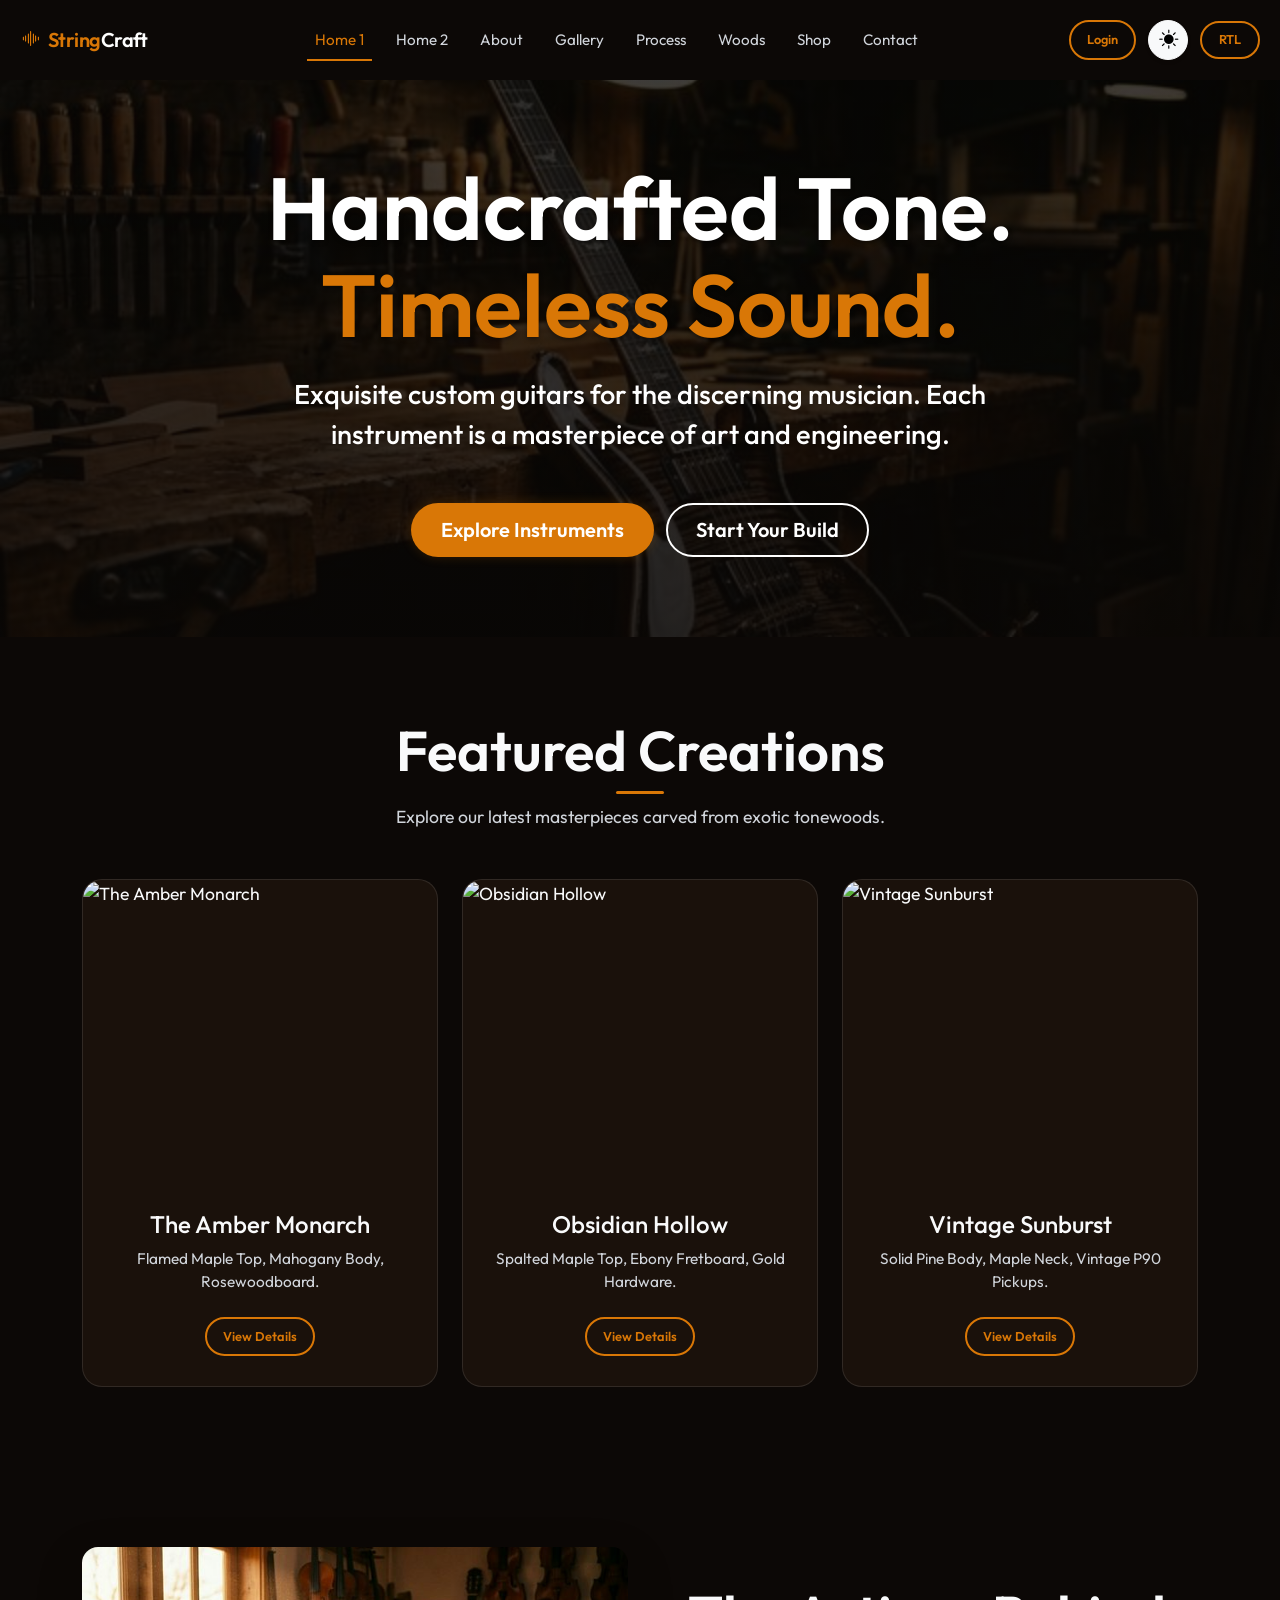
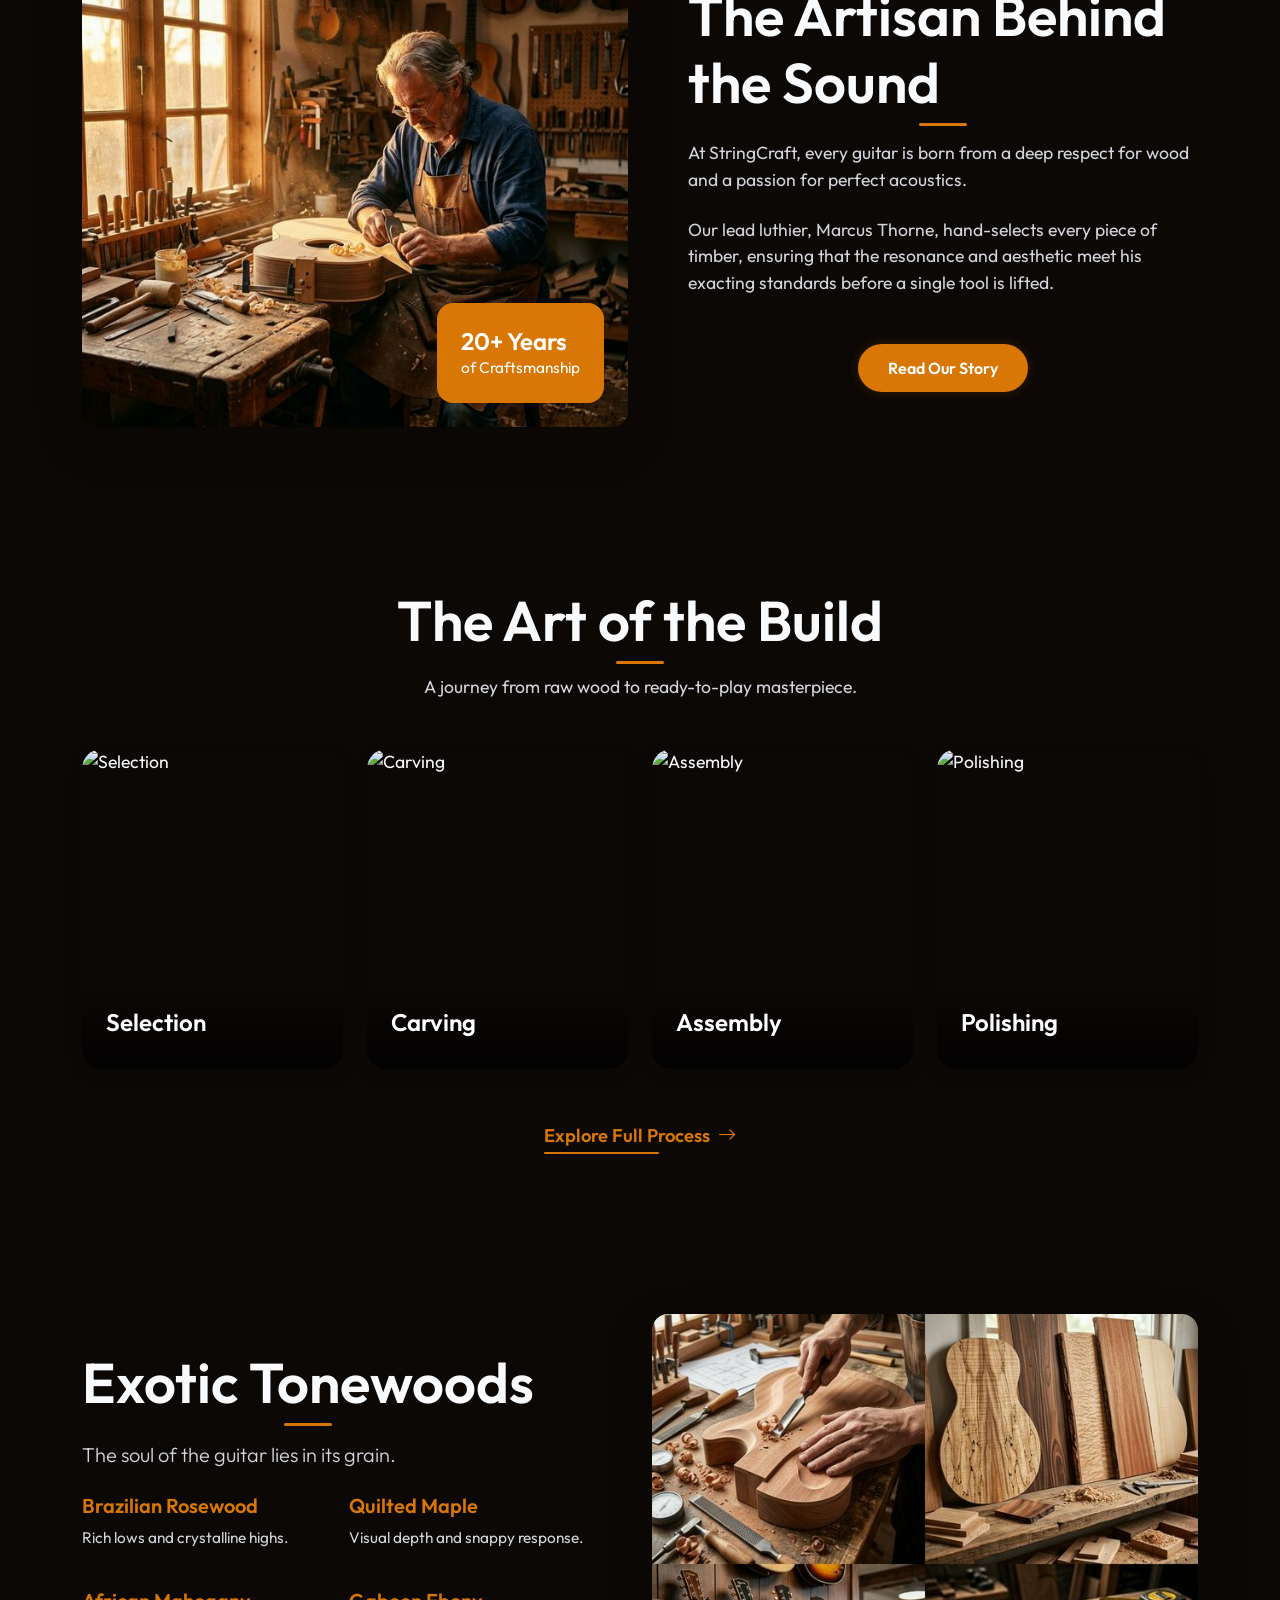
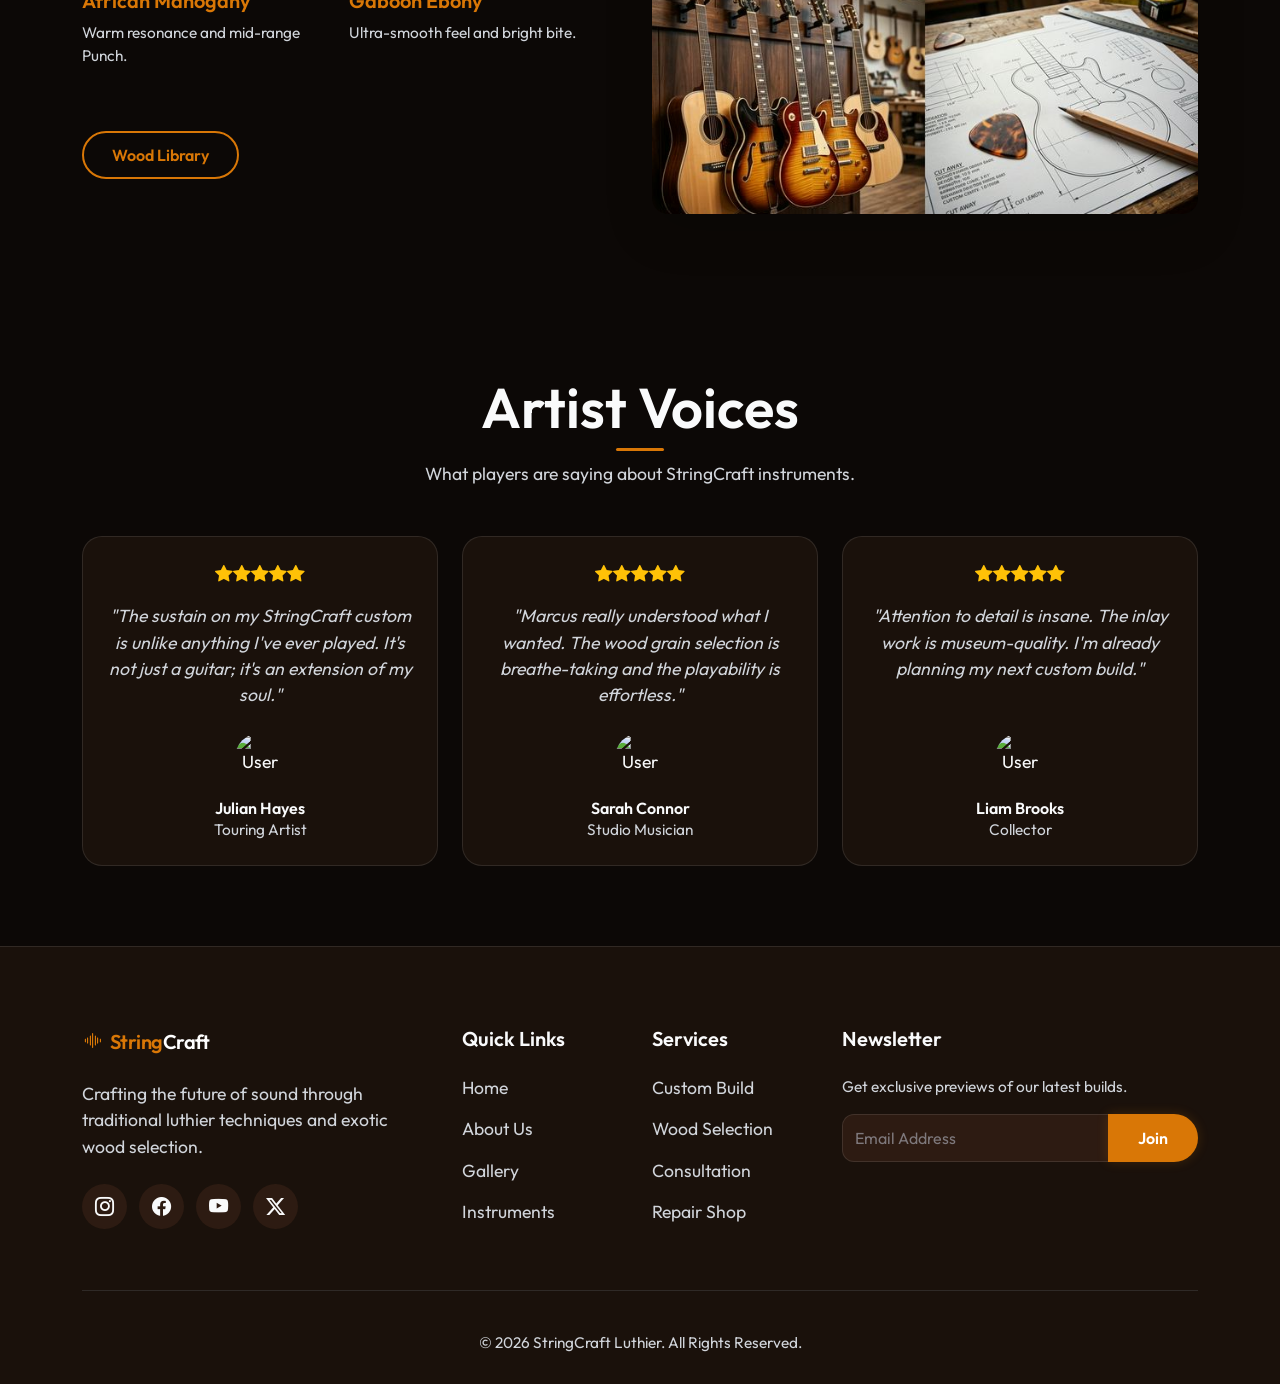
==== commit 55f1723f: "rechanges" ====
--- a/index.html
+++ b/index.html
@@ -17,24 +17,26 @@
 
 <body>
 
-    <!-- Header / Navbar -->
+                <!-- Header / Navbar -->
     <header>
-        <nav class="navbar navbar-expand-xl fixed-top">
+        <nav class="navbar navbar-expand-lg fixed-top">
             <div class="container">
                 <a class="navbar-brand brand-font fs-3 text-glow" href="index.html">
-                    <i class="bi bi-soundwave text-primary me-2"></i><span class="text-primary">String</span><span
-                        class="brand-suffix">Craft</span>
+                    <i class="bi bi-soundwave text-primary me-2"></i><span class="text-primary">String</span>Craft
                 </a>
-                <div class="d-flex align-items-center gap-2 ms-auto order-xl-last">
-                    <div class="d-none d-sm-flex align-items-center gap-2 me-2">
+                <div class="d-flex align-items-center gap-2 ms-auto order-lg-last">
+                    <!-- Desktop Controls (Visible only on LG and up) -->
+                    <div class="d-none d-lg-flex align-items-center gap-3">
                         <a href="login.html" class="btn btn-outline-premium btn-sm">Login</a>
-                    </div>
-                    <button id="theme-toggle" class="btn btn-light rounded-circle shadow-sm" aria-label="Toggle Theme">
-                        <i class="bi bi-sun-fill"></i>
-                    </button>
-                    <button id="rtl-toggle" class="btn btn-outline-premium btn-sm" aria-label="Toggle RTL">
-                        RTL
-                    </button>
+                        <button class="btn btn-light rounded-circle shadow-sm theme-toggle" aria-label="Toggle Theme">
+                            <i class="bi bi-sun-fill"></i>
+                        </button>
+                        <button class="btn btn-outline-premium btn-sm rtl-toggle" aria-label="Toggle RTL">
+                            RTL
+                        </button>
+                    </div>
+                    
+                    <!-- Navbar Toggler -->
                     <button class="navbar-toggler border-0" type="button" data-bs-toggle="collapse"
                         data-bs-target="#navbarNav">
                         <i class="bi bi-list fs-1"></i>
@@ -52,9 +54,19 @@
                         <li class="nav-item"><a class="nav-link" href="shop.html">Shop</a></li>
                         <li class="nav-item"><a class="nav-link" href="contact.html">Contact</a></li>
                     </ul>
-                    <!-- Mobile Auth Buttons (visible only in toggle menu) -->
-                    <div class="d-flex d-sm-none flex-column gap-2 mt-3 pb-3 border-bottom border-secondary border-opacity-25">
-                        <a href="login.html" class="btn btn-outline-premium btn-sm w-100">Login</a>
+                    <!-- Mobile/Tablet Controls (Visible only when menu is collapsed) -->
+                    <div class="d-flex d-lg-none flex-column gap-3 mt-3 pb-3 border-top border-secondary border-opacity-25 pt-4">
+                        <div class="d-flex align-items-center justify-content-center">
+                            <div class="d-flex gap-3">
+                                <button class="btn btn-light rounded-circle shadow-sm theme-toggle" aria-label="Toggle Theme">
+                                    <i class="bi bi-sun-fill"></i>
+                                </button>
+                                <button class="btn btn-outline-premium btn-sm rtl-toggle" aria-label="Toggle RTL">
+                                    RTL
+                                </button>
+                            </div>
+                        </div>
+                        <a href="login.html" class="btn btn-premium w-100">Login</a>
                     </div>
                 </div>
             </div>
--- a/css/style.css
+++ b/css/style.css
@@ -126,7 +126,7 @@
     color: var(--primary-color);
 }
 
-#theme-toggle {
+.theme-toggle {
     width: 40px;
     height: 40px;
     display: flex;
@@ -136,7 +136,7 @@
     transition: var(--transition-base);
 }
 
-#rtl-toggle {
+.rtl-toggle {
     padding: 0 16px;
     height: 38px;
     display: flex;
@@ -148,23 +148,23 @@
     min-width: 60px;
 }
 
-#theme-toggle i {
+.theme-toggle i {
     font-size: 1.2rem !important;
     line-height: 1;
 }
 
 @media (max-width: 991px) {
-    #theme-toggle {
+    .theme-toggle {
         width: 35px;
         height: 35px;
     }
-    #rtl-toggle {
+    .rtl-toggle {
         padding: 0 12px;
         height: 32px;
         font-size: 0.75rem !important;
         min-width: 50px;
     }
-    #theme-toggle i {
+    .theme-toggle i {
         font-size: 1rem !important;
     }
     /* Improved gap for toggles on mobile */
@@ -173,13 +173,13 @@
     }
 }
 
-#theme-toggle:hover, #theme-toggle:focus {
+.theme-toggle:hover, .theme-toggle:focus {
     transform: rotate(15deg) scale(1.15);
     outline: none;
     box-shadow: 0 0 15px var(--primary-glow);
 }
 
-#rtl-toggle:hover, #rtl-toggle:focus {
+.rtl-toggle:hover, .rtl-toggle:focus {
     transform: translateY(-2px);
     outline: none;
     box-shadow: 0 4px 10px var(--primary-glow);
@@ -232,17 +232,26 @@
     }
 }
 
-/* Extra tight spacing for 992px - 1100px */
+/* Extra tight spacing for 992px - 1100px to ensure single row at 1024px */
 @media (min-width: 992px) and (max-width: 1100px) {
     .nav-link {
-        margin: 0 4px !important;
-        font-size: 0.9rem !important;
+        margin: 0 3px !important;
+        font-size: 0.88rem !important;
+        letter-spacing: -0.2px;
     }
     .navbar-brand {
         font-size: 1.1rem !important;
     }
     .gap-3 {
         gap: 0.4rem !important;
+    }
+    .btn-sm {
+        padding: 6px 12px !important;
+        font-size: 0.75rem !important;
+    }
+    .navbar .container {
+        padding-left: 10px;
+        padding-right: 10px;
     }
 }
 
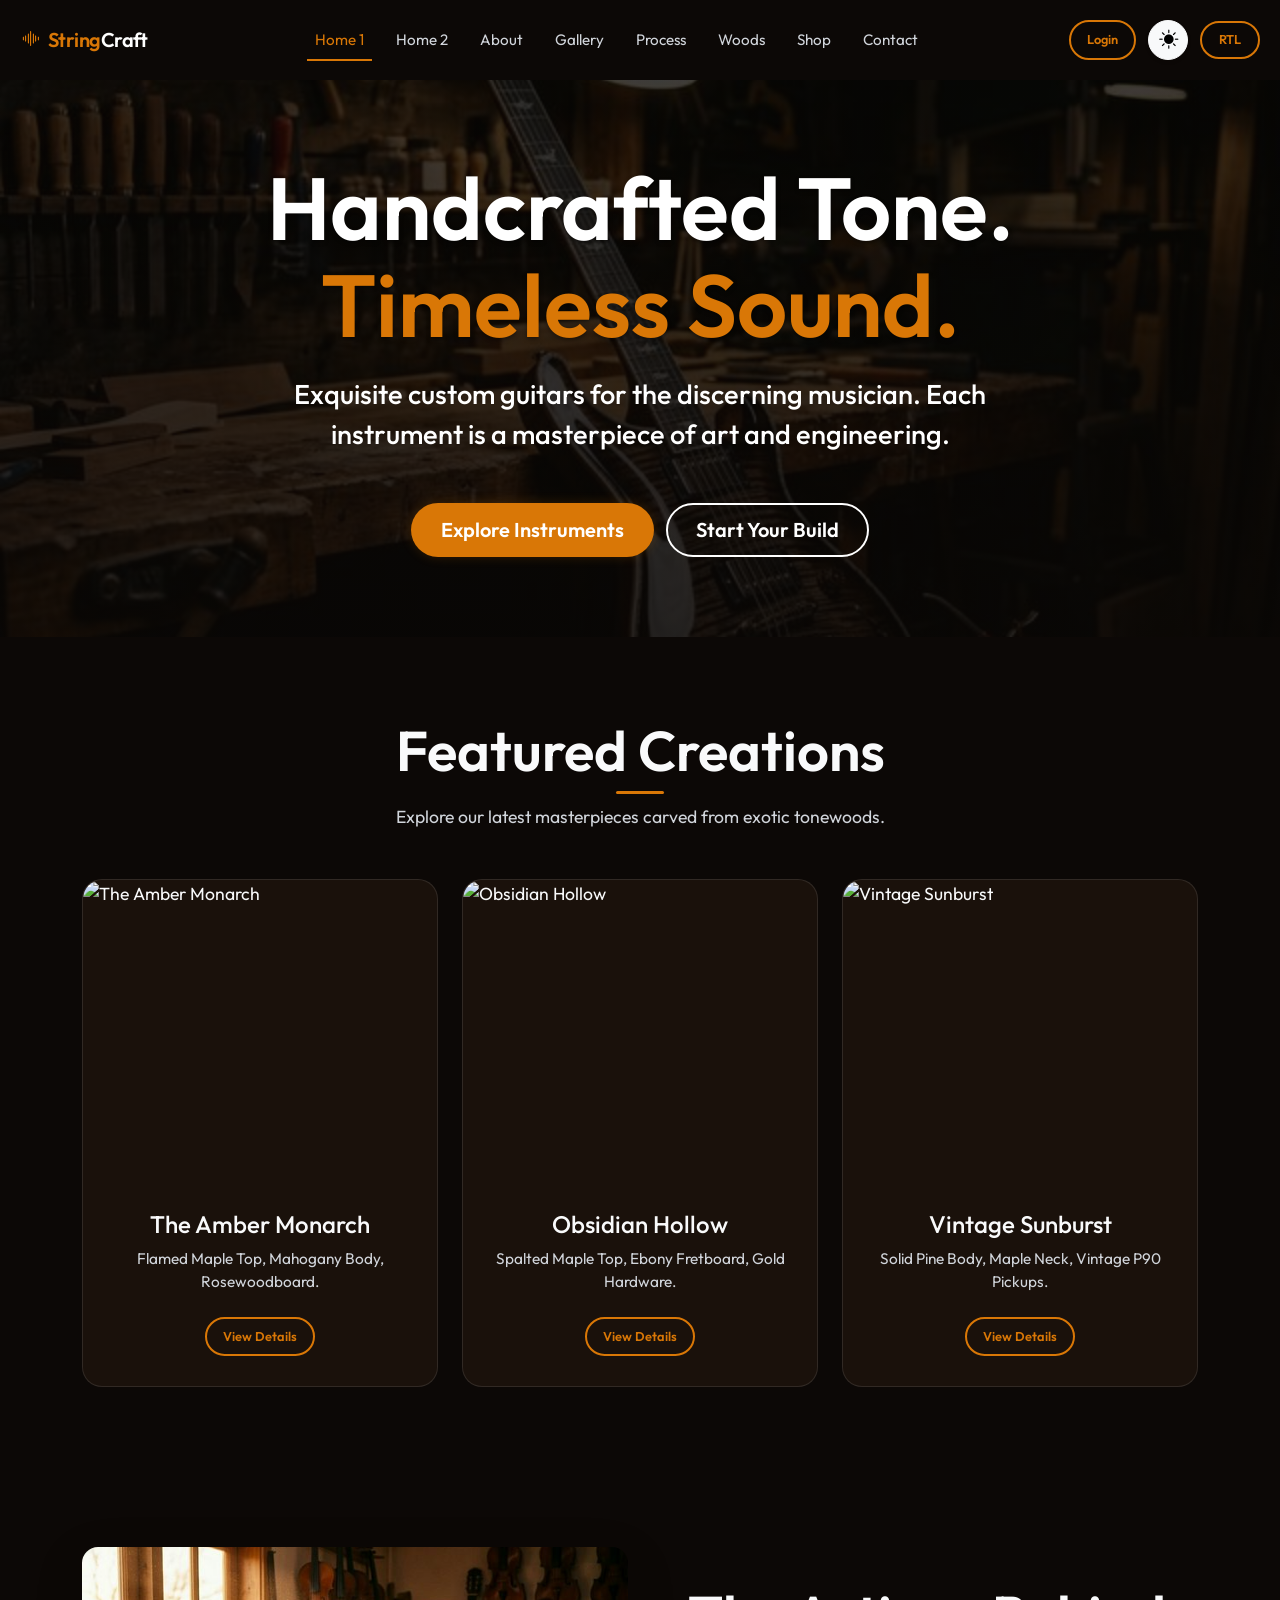
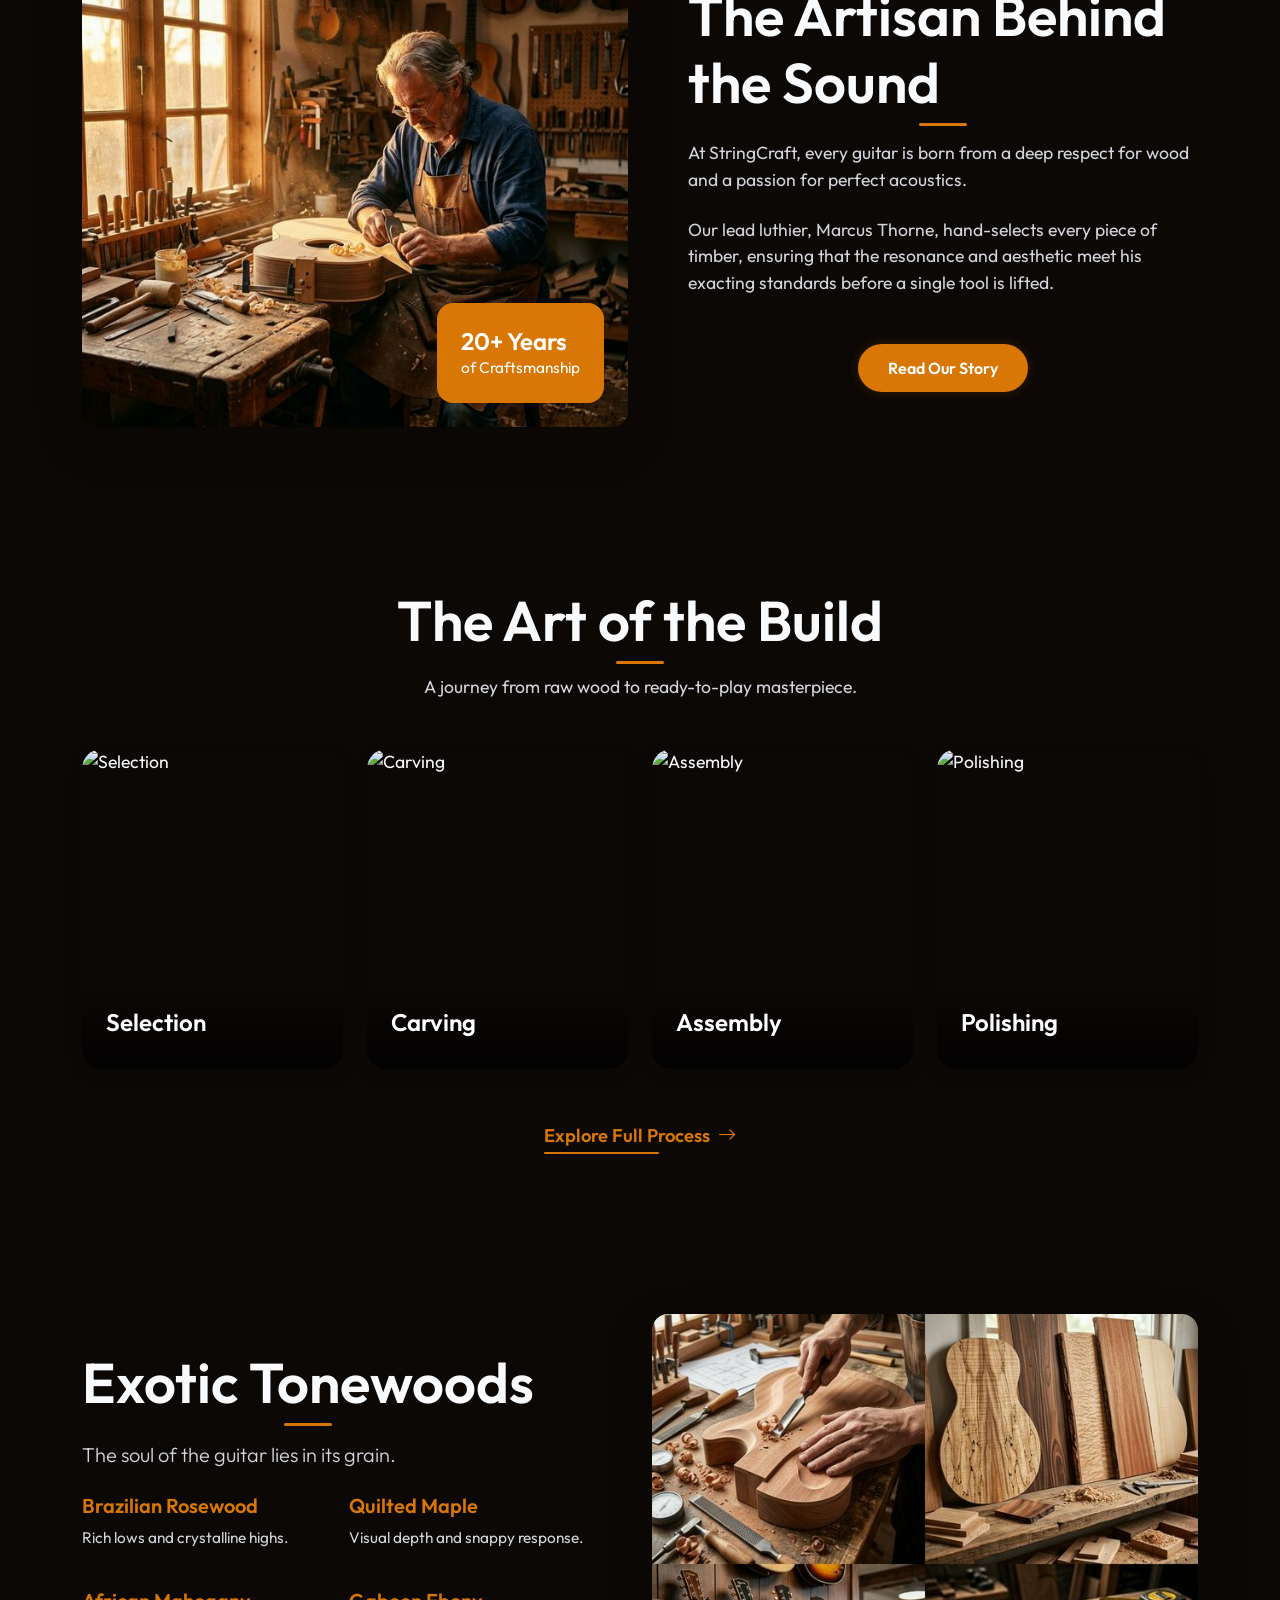
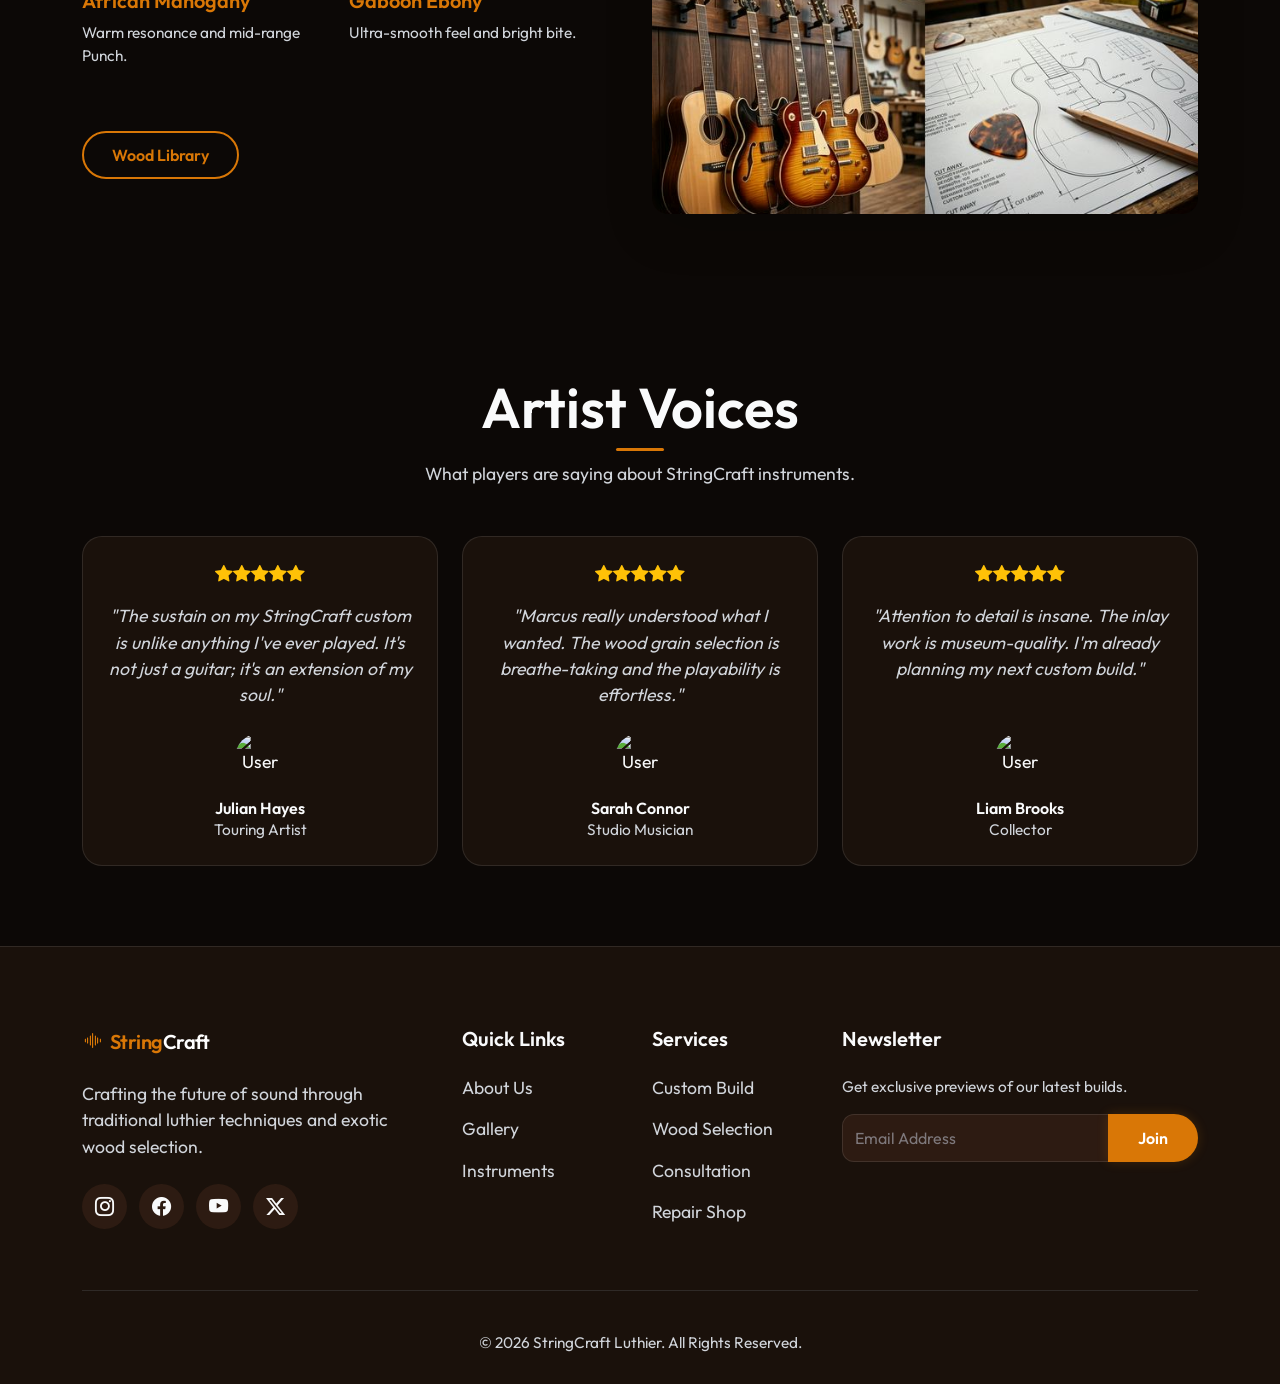
==== commit 11b12e4c: "alignment" ====
--- a/index.html
+++ b/index.html
@@ -350,7 +350,7 @@
                 <div class="col-6 col-md-4 col-lg-2">
                     <h5 class="mb-4">Quick Links</h5>
                     <ul class="list-unstyled">
-                        <li><a href="index.html" class="footer-link">Home</a></li>
+
                         <li><a href="about.html" class="footer-link">About Us</a></li>
                         <li><a href="gallery.html" class="footer-link">Gallery</a></li>
                         <li><a href="shop.html" class="footer-link">Instruments</a></li>
--- a/css/style.css
+++ b/css/style.css
@@ -60,6 +60,10 @@
     background-color: var(--primary-color);
     border-color: var(--primary-color);
 }
+
+[data-theme="light"] .text-primary:hover {
+    color: #92400e !important; /* Deeper brown for light mode visibility */
+}
 [data-theme="light"] .form-range::-webkit-slider-runnable-track {
     background-color: rgba(0,0,0,0.1);
 }
@@ -315,6 +319,11 @@
 
 .text-primary {
     color: var(--primary-color) !important;
+}
+
+.text-primary:hover {
+    color: #fbbf24 !important; /* Brighter Amber for visibility */
+    text-shadow: 0 0 8px rgba(251, 191, 36, 0.3);
 }
 
 .bg-primary {
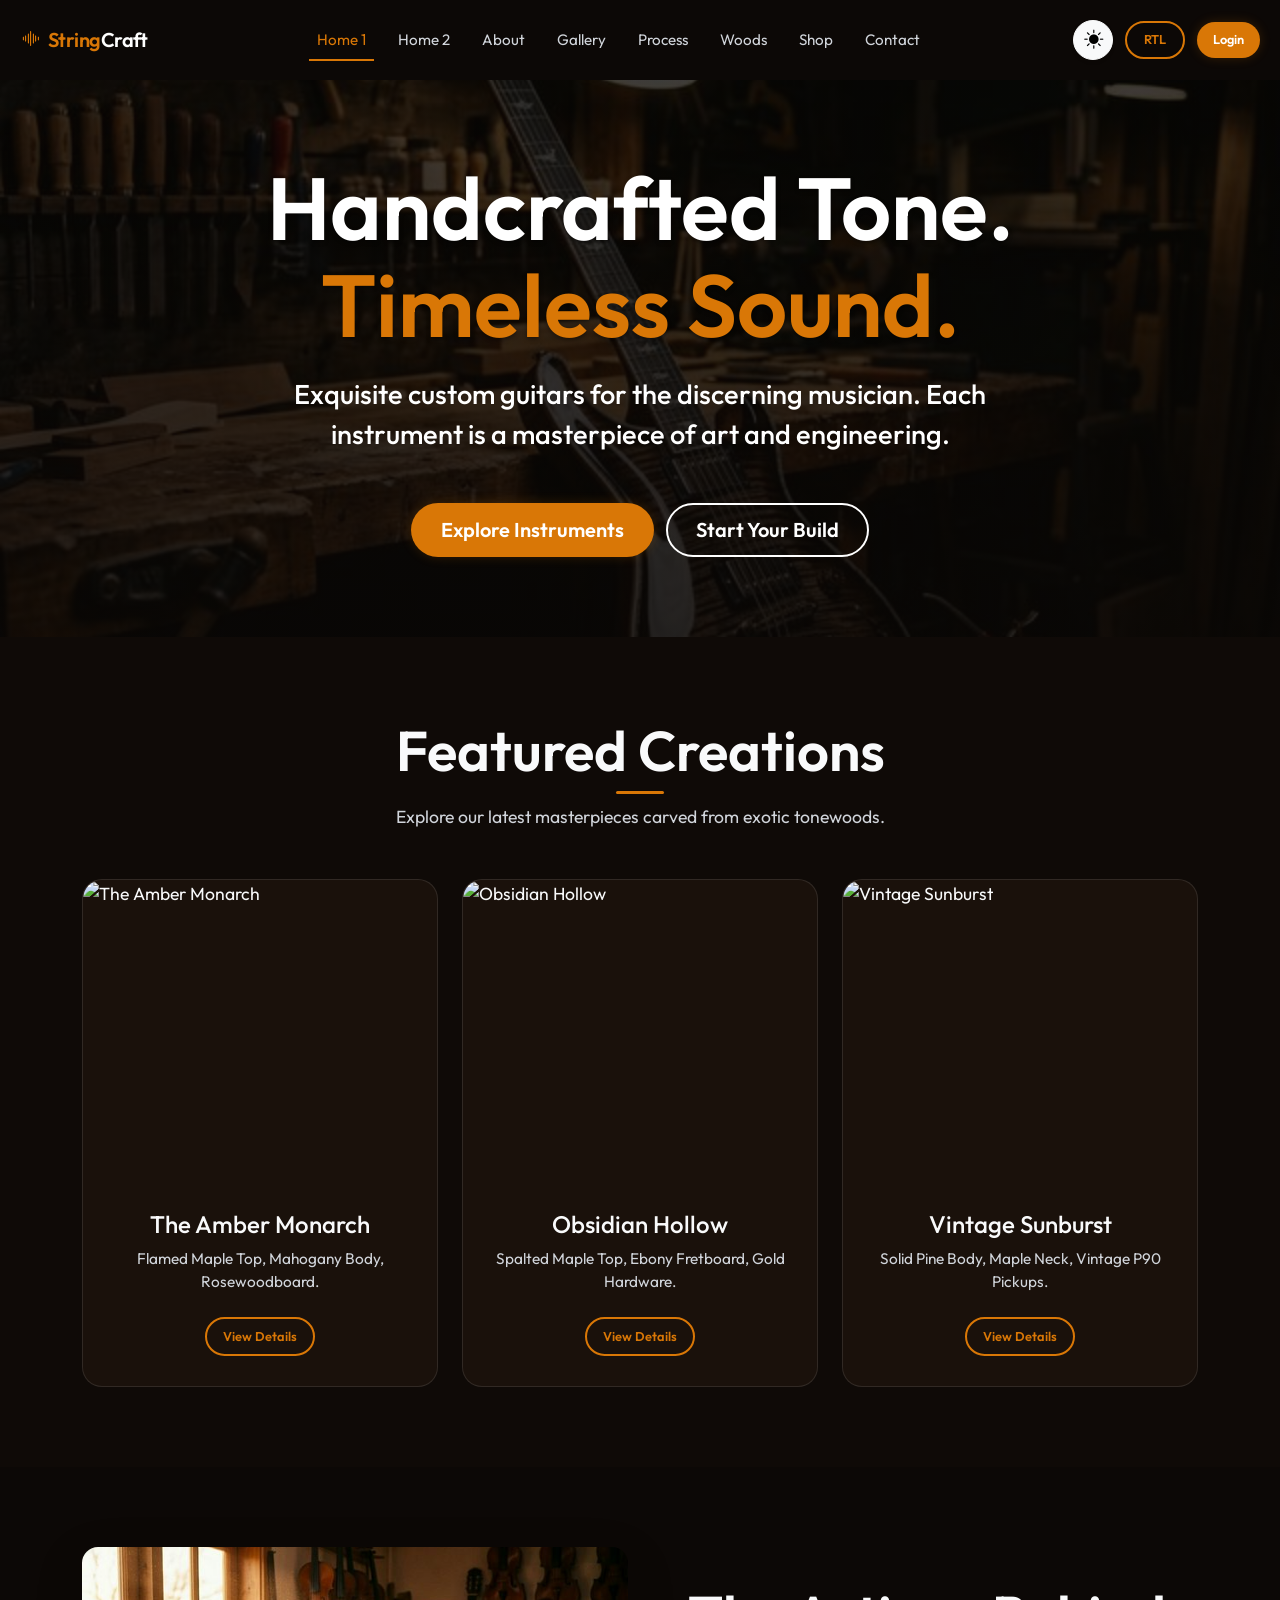
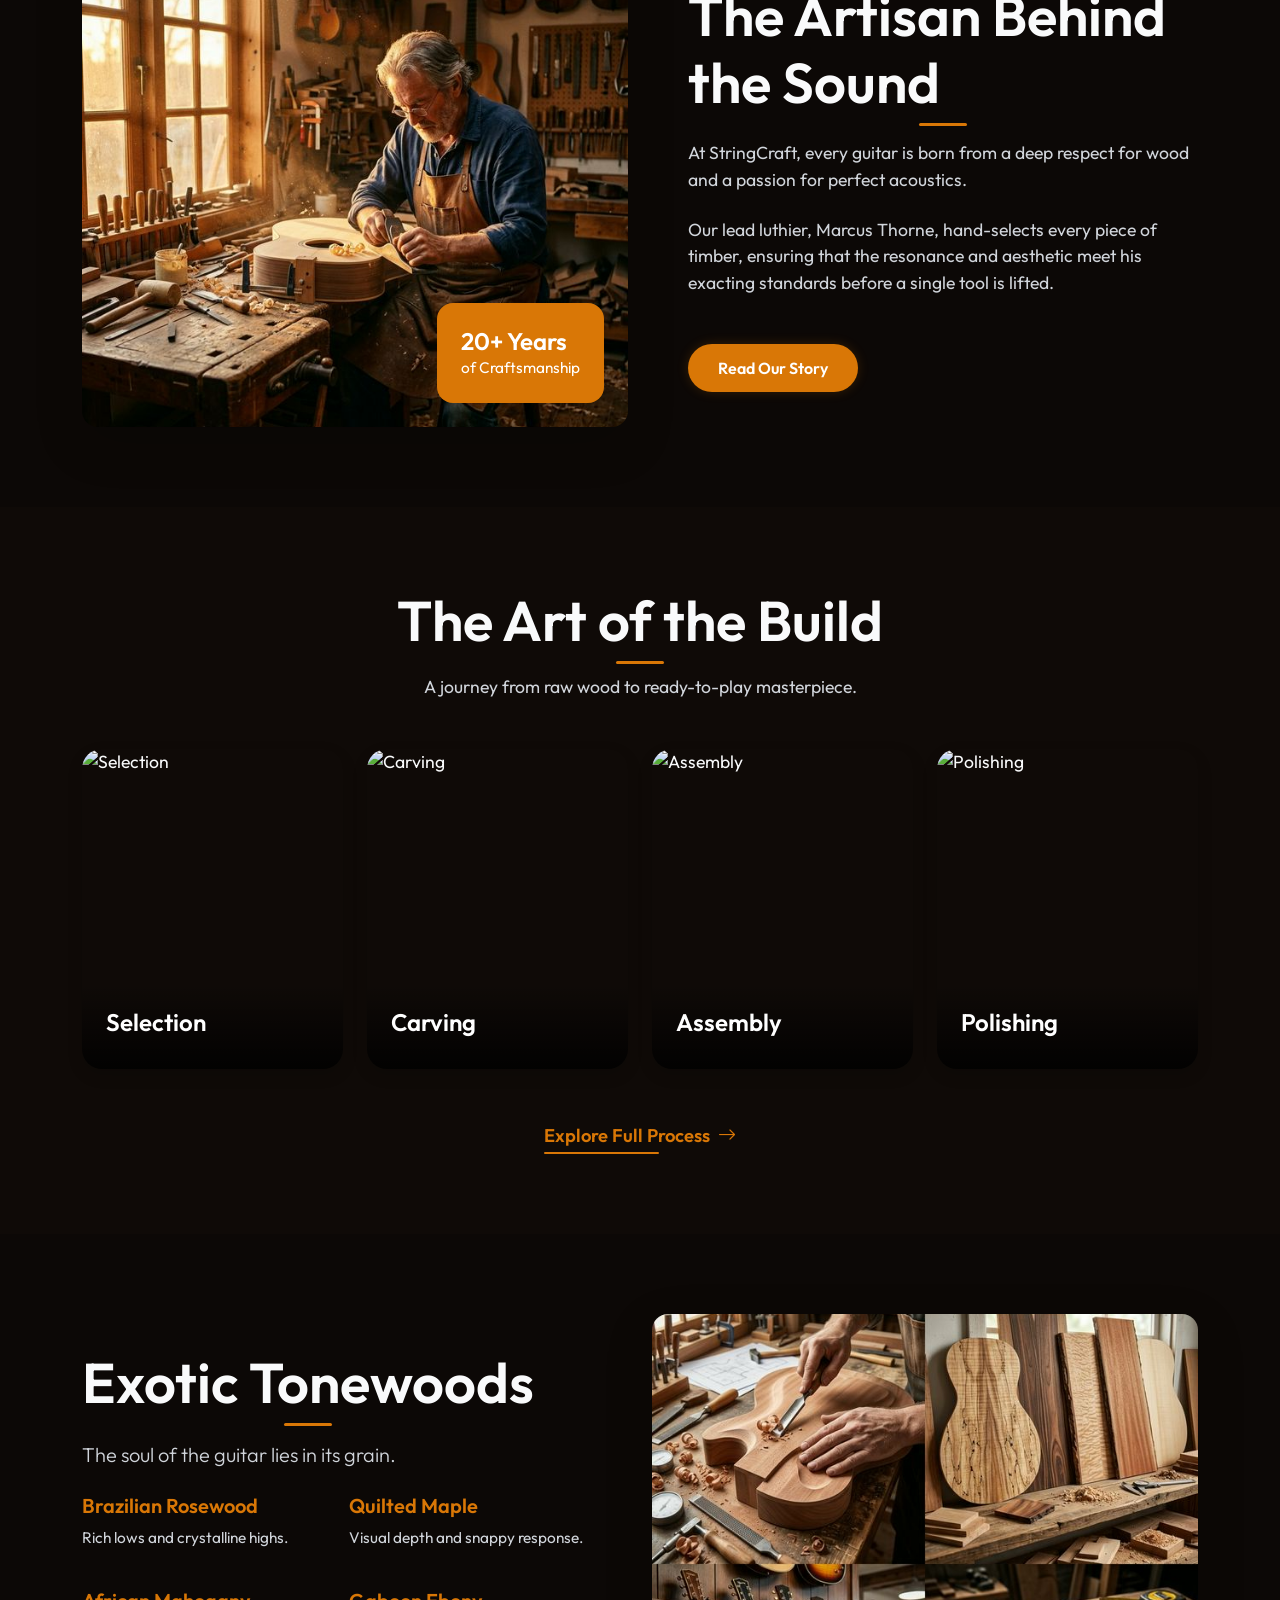
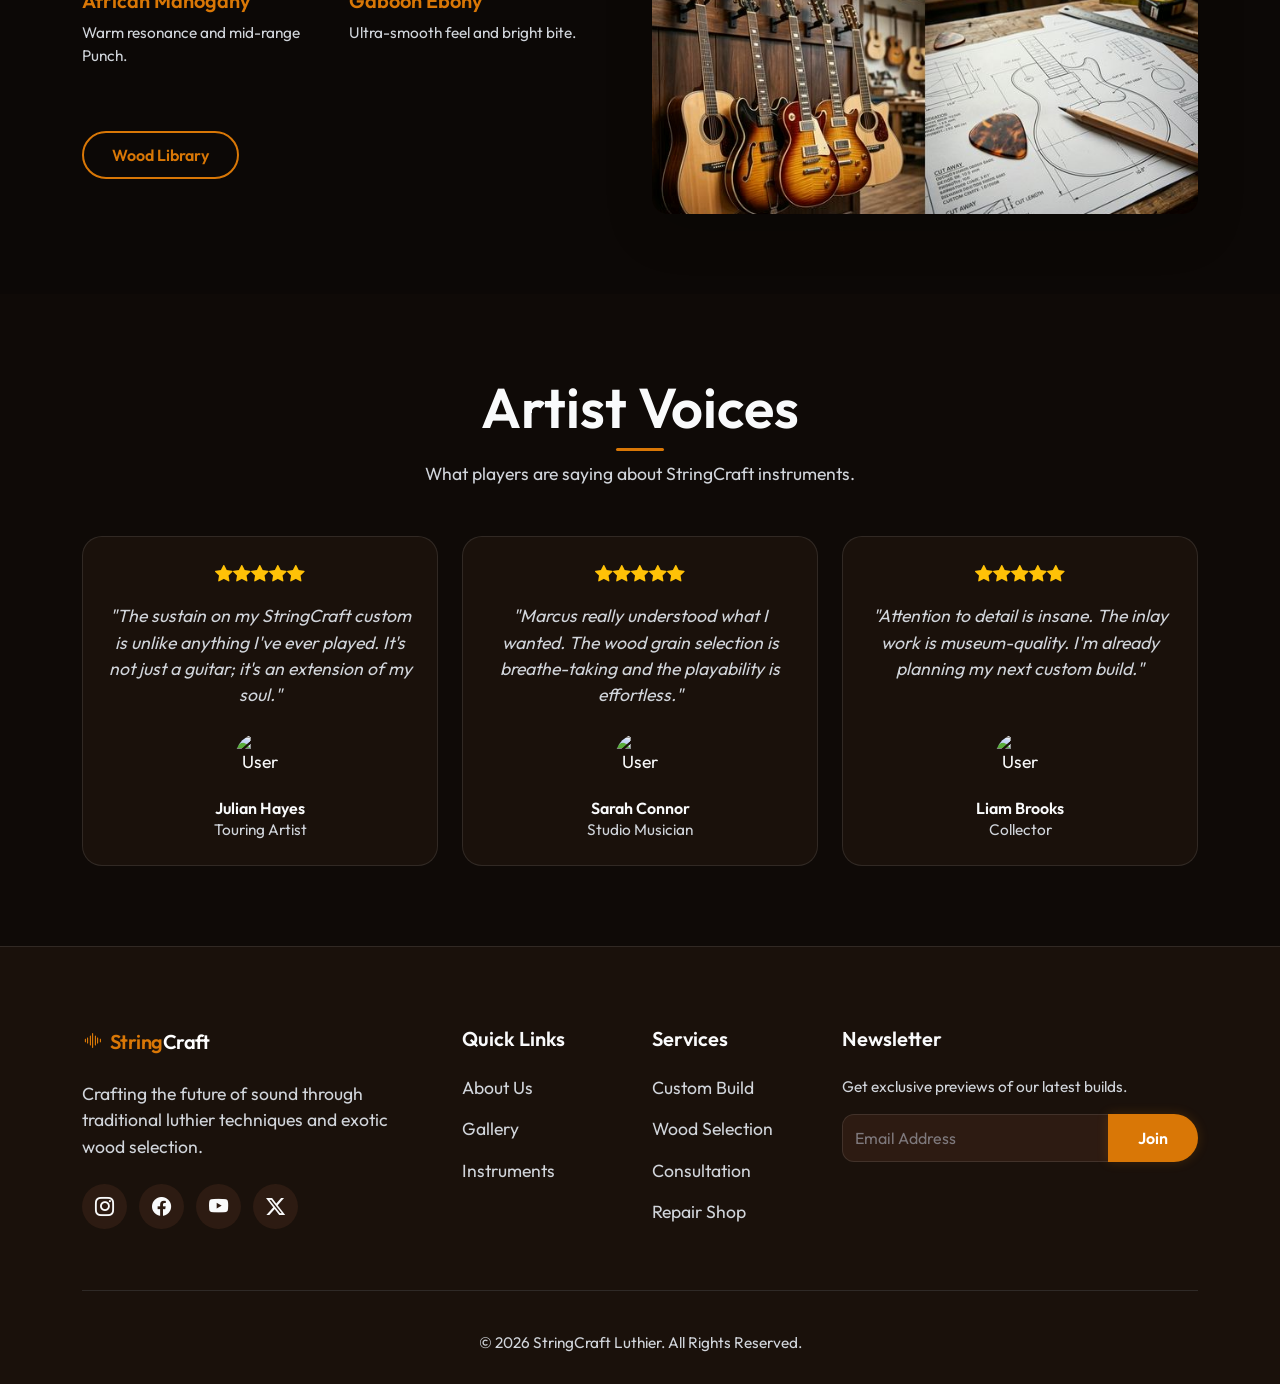
==== commit 08b67c99: "doc3" ====
--- a/index.html
+++ b/index.html
@@ -27,13 +27,13 @@
                 <div class="d-flex align-items-center gap-2 ms-auto order-lg-last">
                     <!-- Desktop Controls (Visible only on LG and up) -->
                     <div class="d-none d-lg-flex align-items-center gap-3">
-                        <a href="login.html" class="btn btn-outline-premium btn-sm">Login</a>
                         <button class="btn btn-light rounded-circle shadow-sm theme-toggle" aria-label="Toggle Theme">
                             <i class="bi bi-sun-fill"></i>
                         </button>
                         <button class="btn btn-outline-premium btn-sm rtl-toggle" aria-label="Toggle RTL">
                             RTL
                         </button>
+                        <a href="login.html" class="btn btn-premium btn-sm px-4">Login</a>
                     </div>
                     
                     <!-- Navbar Toggler -->
@@ -153,15 +153,13 @@
                         </div>
                     </div>
                 </div>
-                <div class="col-lg-6 ps-lg-5 reveal-left" style="transition-delay: 0.3s;">
+                <div class="col-lg-6 ps-lg-5 reveal-left text-center text-lg-start" style="transition-delay: 0.3s;">
                     <h2 class="section-title mb-4">The Artisan Behind the Sound</h2>
                     <p class="text-secondary mb-4">At StringCraft, every guitar is born from a deep respect for
                         wood and a passion for perfect acoustics.</p>
                     <p class="text-secondary mb-5">Our lead luthier, Marcus Thorne, hand-selects every piece of timber, ensuring that
                         the resonance and aesthetic meet his exacting standards before a single tool is lifted.</p>
-                    <div class="text-center">
-                        <a href="about.html" class="btn btn-premium">Read Our Story</a>
-                    </div>
+                    <a href="about.html" class="btn btn-premium">Read Our Story</a>
                 </div>
             </div>
         </div>
@@ -184,7 +182,7 @@
                         </div>
                     </div>
                 </div>
-                <div class="col-md-3">
+                <div class="col-lg-3">
                     <div class="process-step-item">
                         <img src="https://images.pexels.com/photos/4854799/pexels-photo-4854799.jpeg"
                             class="w-100 h-100 object-fit-cover transition-smooth" alt="Carving">
@@ -193,7 +191,7 @@
                         </div>
                     </div>
                 </div>
-                <div class="col-md-3">
+                <div class="col-lg-3">
                     <div class="process-step-item">
                         <img src="https://images.unsplash.com/photo-1510915361894-db8b60106cb1?q=80&w=600&auto=format&fit=crop"
                             class="w-100 h-100 object-fit-cover transition-smooth" alt="Assembly">
@@ -202,7 +200,7 @@
                         </div>
                     </div>
                 </div>
-                <div class="col-md-3">
+                <div class="col-lg-3">
                     <div class="process-step-item">
                         <img src="https://images.pexels.com/photos/6493680/pexels-photo-6493680.jpeg"
                             class="w-100 h-100 object-fit-cover transition-smooth" alt="Polishing">
--- a/css/style.css
+++ b/css/style.css
@@ -849,7 +849,8 @@
     }
     .container-auth .text-nowrap-mobile {
         white-space: nowrap;
-        font-size: 0.85rem;
+        font-size: 0.78rem !important;
+        letter-spacing: -0.2px;
     }
     .container-auth {
         padding-left: 10px;
@@ -903,6 +904,28 @@
     background: var(--primary-color);
     border-radius: 2px;
     margin-top: 0.5rem;
+}
+
+@media (max-width: 991px) {
+    .section-title {
+        text-align: center;
+    }
+    .section-title::after {
+        margin-left: auto;
+        margin-right: auto;
+    }
+}
+
+/* Custom Backgrounds */
+.bg-darker {
+    background-color: #0f0a07 !important;
+}
+
+/* Responsive Utilities */
+@media (min-width: 768px) {
+    .border-start-md {
+        border-left: 1px solid rgba(255, 255, 255, 0.1) !important;
+    }
 }
 
 /* light-mode overrides for newsletter input */
